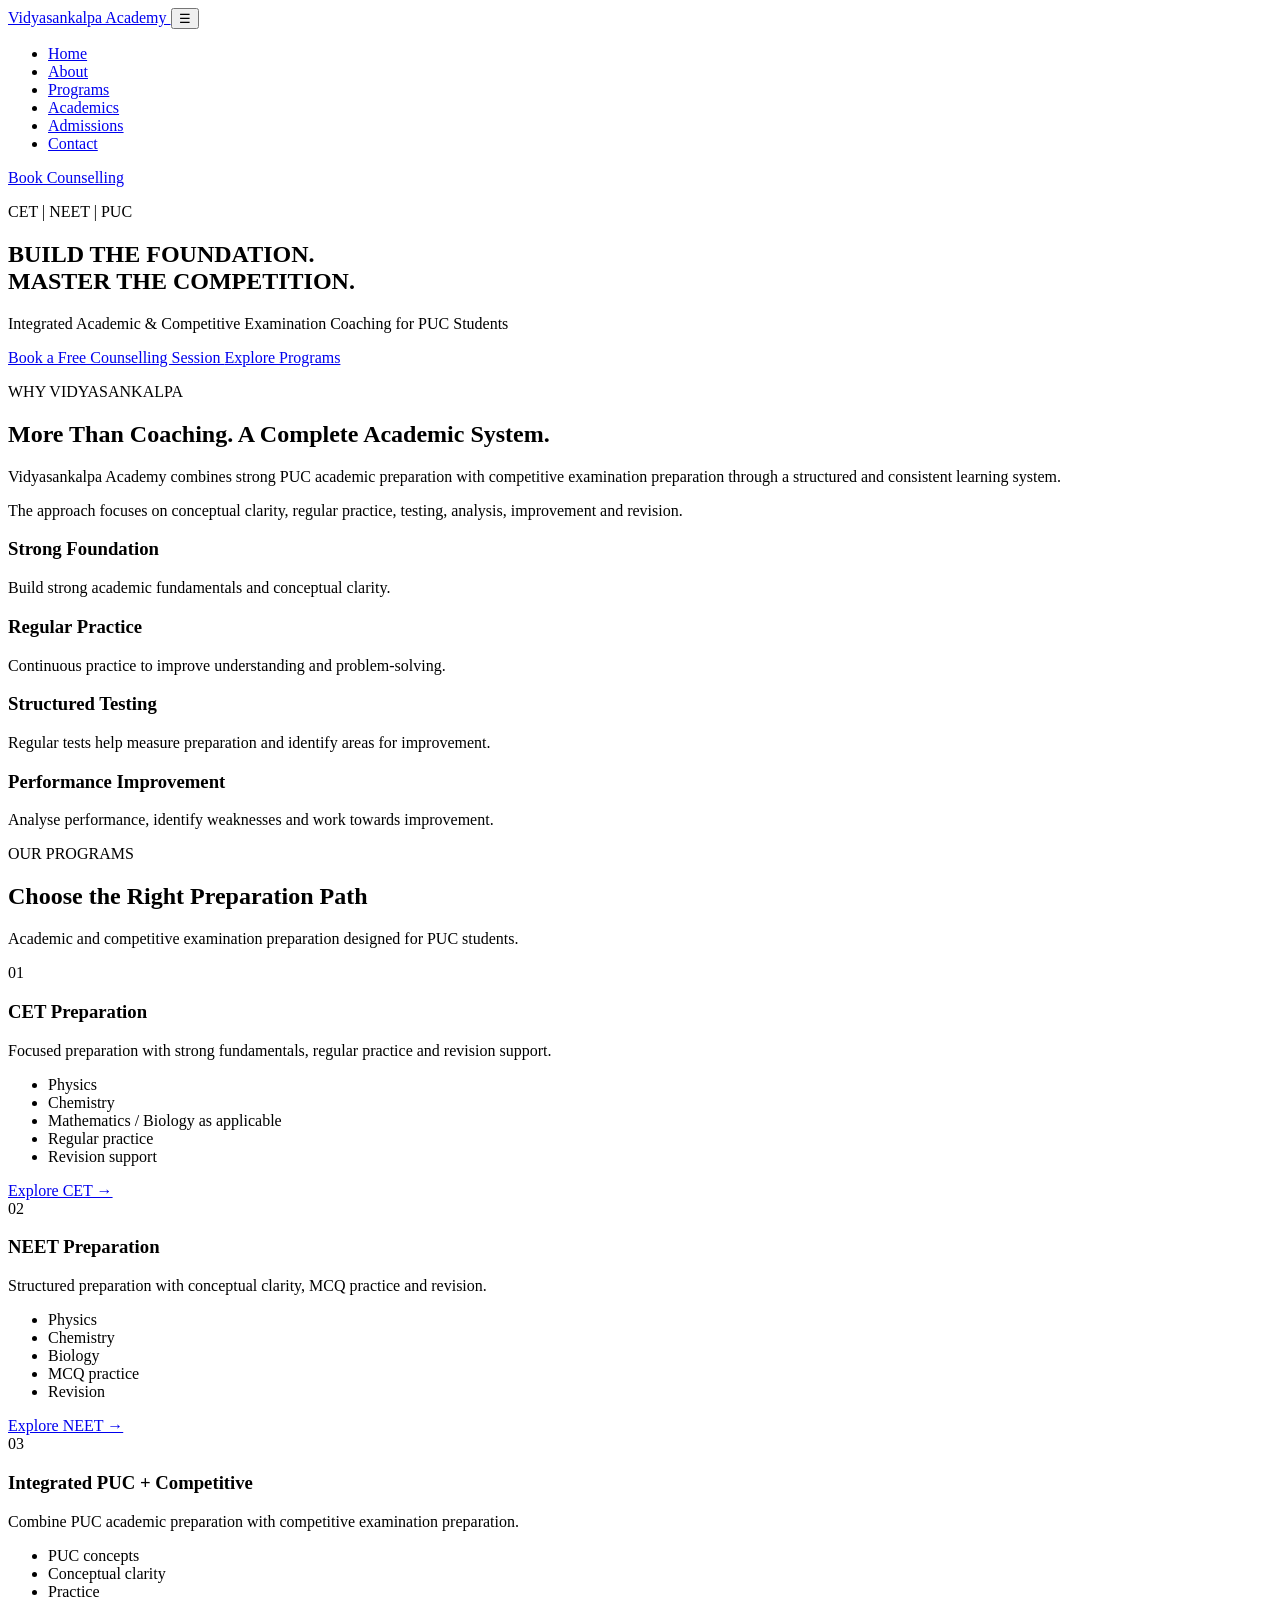
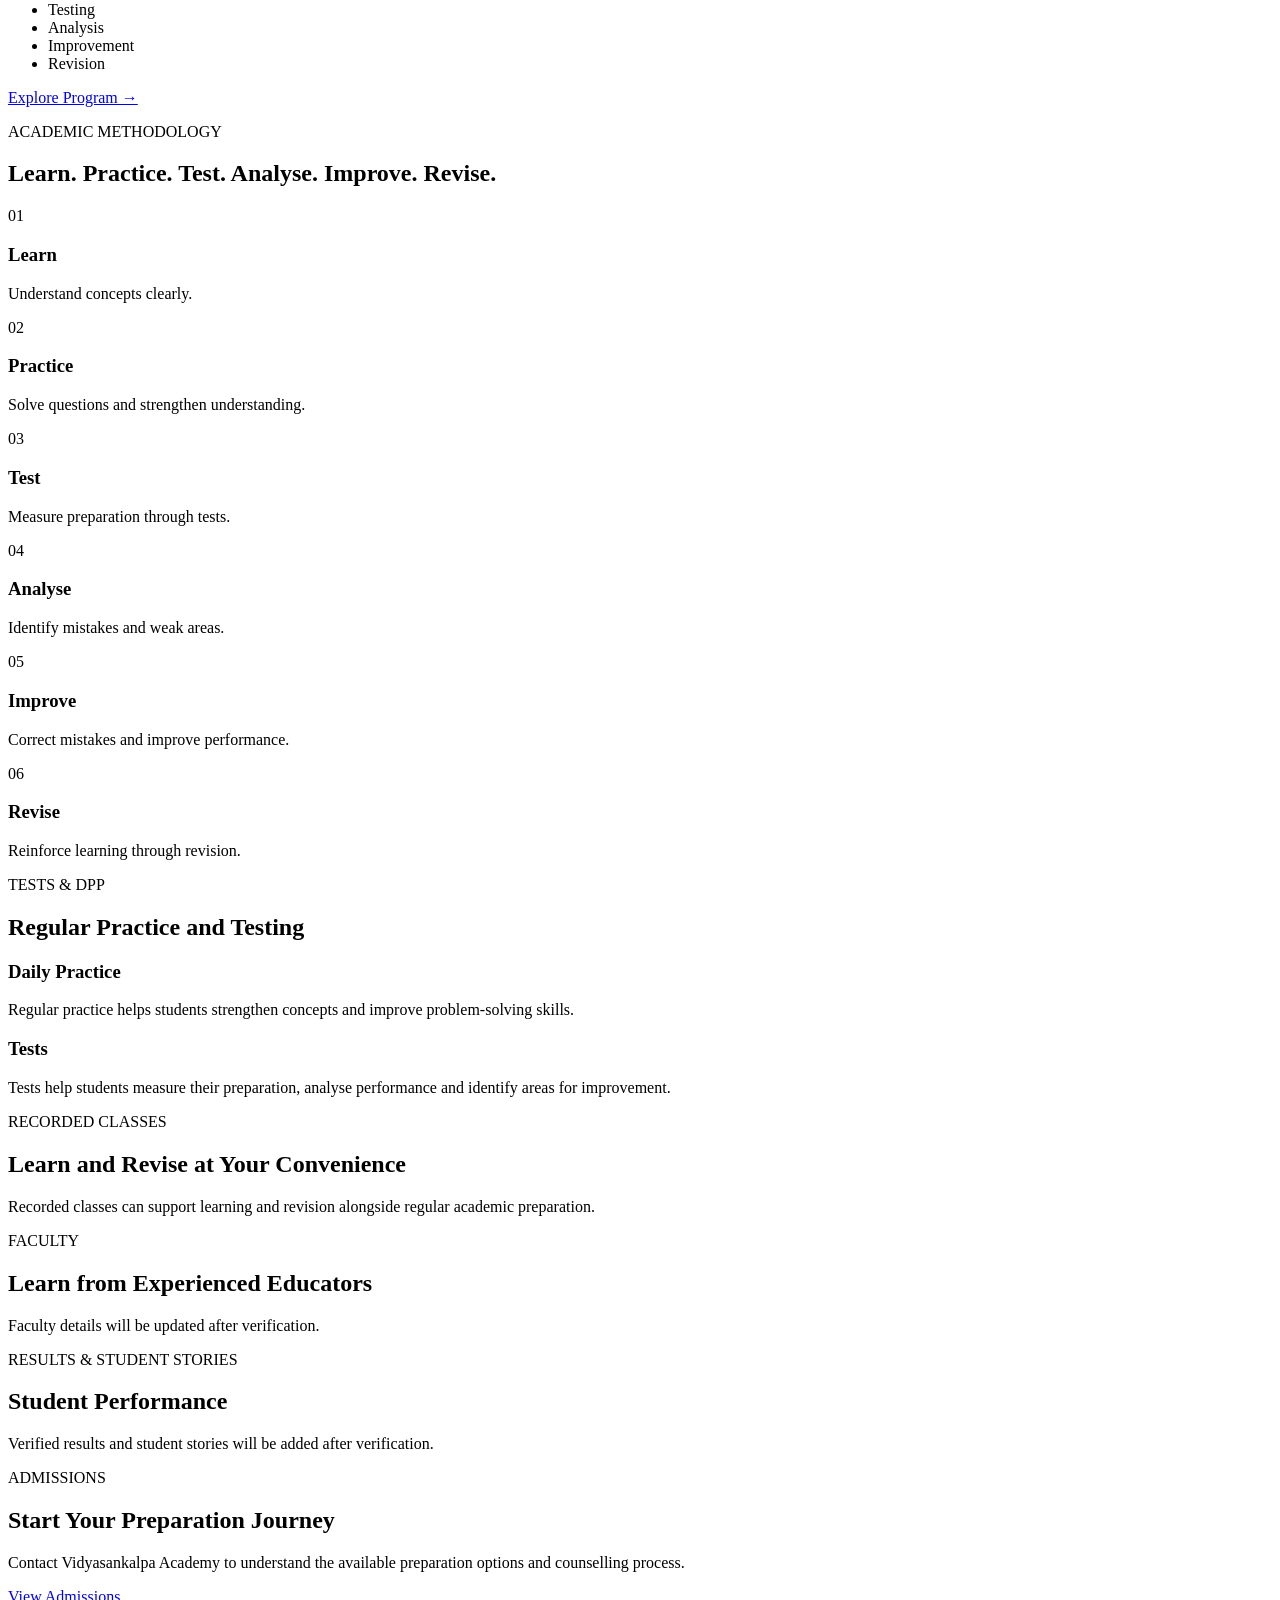
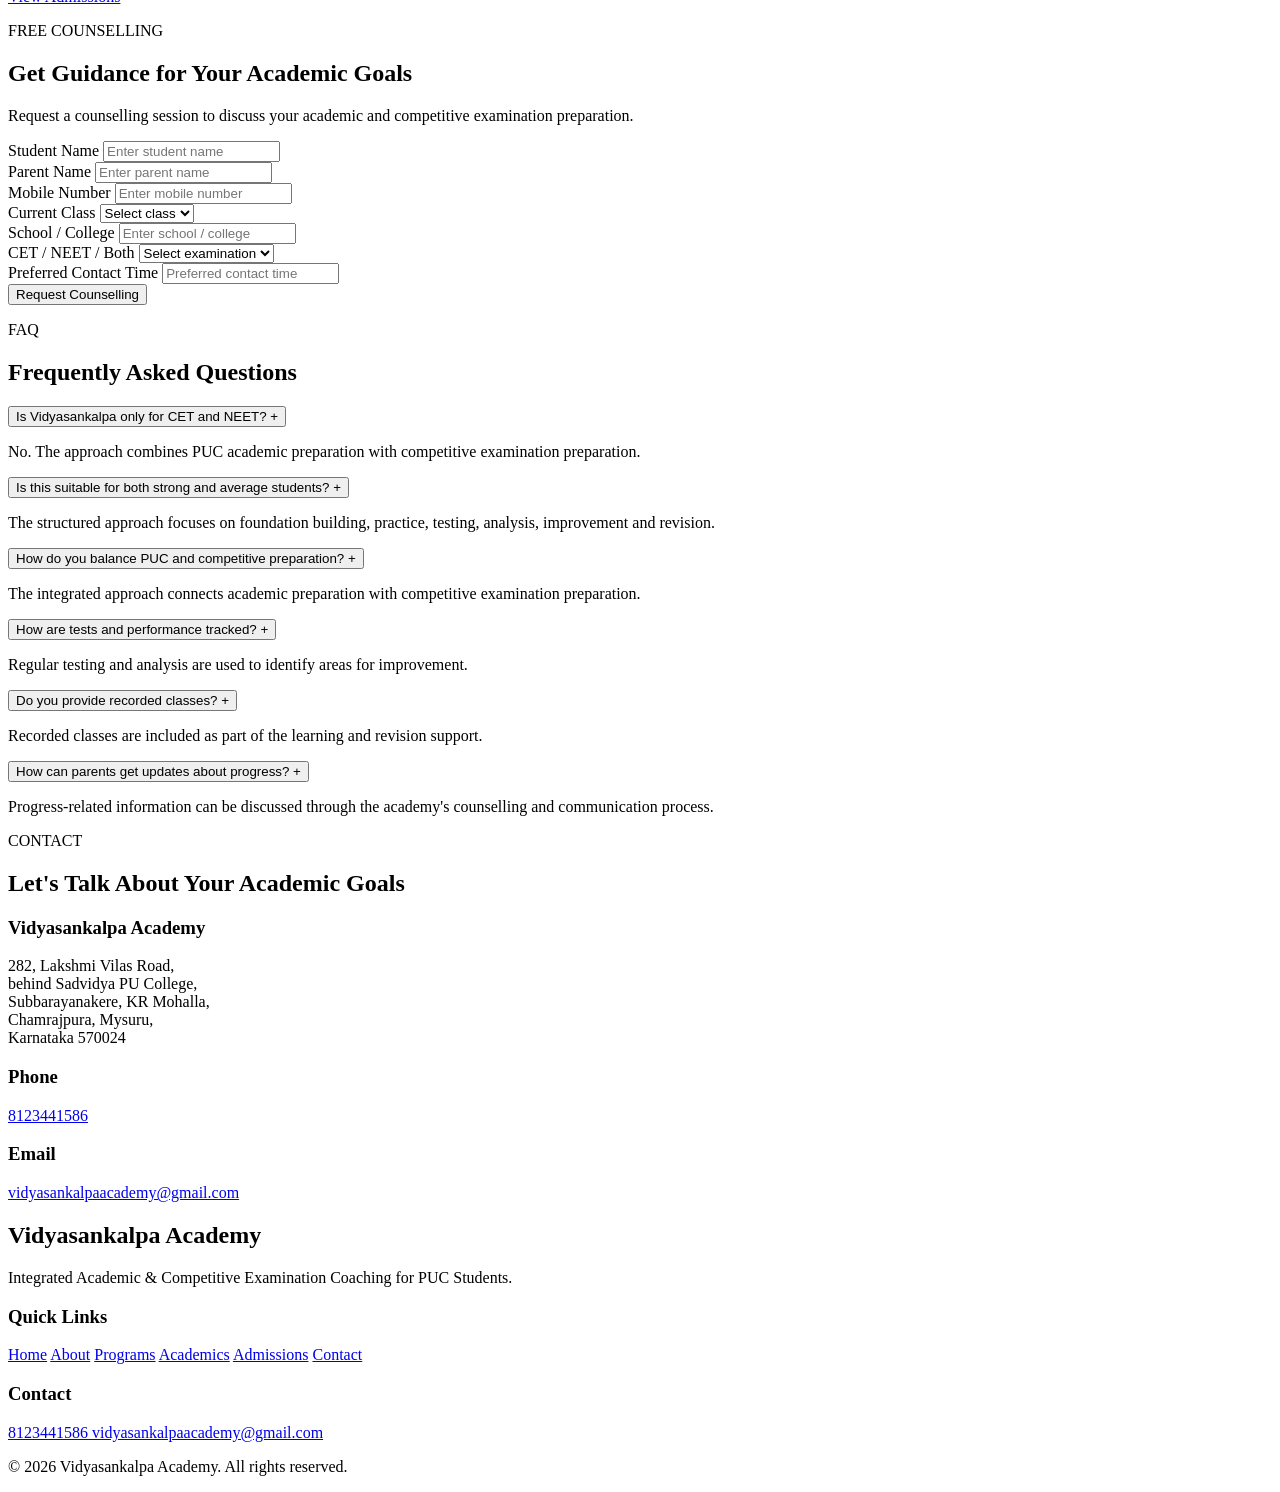
==== index.html @ aa6d552f "Update index.html" ====
<!DOCTYPE html>
<html lang="en">
<head>
    <meta charset="UTF-8">
    <meta name="viewport" content="width=device-width, initial-scale=1.0">

    <title>Vidyasankalpa Academy</title>

    <!-- CSS -->
    <link rel="stylesheet" href="css/style.css">
</head>

<body>

    <!-- =========================
         NAVBAR
    ========================== -->
    <header class="header">
        <nav class="navbar">

            <a href="index.html" class="logo">
                Vidyasankalpa Academy
            </a>

            <button class="menu-toggle" id="menu-toggle">
                ☰
            </button>

            <ul class="nav-links" id="nav-links">
                <li><a href="index.html">Home</a></li>
                <li><a href="about.html">About</a></li>
                <li><a href="programs.html">Programs</a></li>
                <li><a href="academics.html">Academics</a></li>
                <li><a href="admissions.html">Admissions</a></li>
                <li><a href="contact.html">Contact</a></li>
            </ul>

            <a href="#counselling" class="nav-button">
                Book Counselling
            </a>

        </nav>
    </header>


    <main>

        <!-- =========================
             HERO SECTION
        ========================== -->
        <section class="hero" id="home">

            <div class="hero-content">

                <p class="hero-label">
                    CET | NEET | PUC
                </p>

                <h1>
                    BUILD THE FOUNDATION.<br>
                    MASTER THE COMPETITION.
                </h1>

                <p class="hero-description">
                    Integrated Academic & Competitive Examination
                    Coaching for PUC Students
                </p>

                <div class="hero-buttons">

                    <a href="#counselling" class="btn primary-btn">
                        Book a Free Counselling Session
                    </a>

                    <a href="#programs" class="btn secondary-btn">
                        Explore Programs
                    </a>

                </div>

            </div>

        </section>


        <!-- =========================
             WHY VIDYASANKALPA
        ========================== -->
        <section class="why-section" id="why-us">

            <div class="section-heading">

                <p class="section-label">
                    WHY VIDYASANKALPA
                </p>

                <h2>
                    More Than Coaching. A Complete Academic System.
                </h2>

            </div>

            <div class="why-content">

                <p>
                    Vidyasankalpa Academy combines strong PUC academic
                    preparation with competitive examination preparation
                    through a structured and consistent learning system.
                </p>

                <p>
                    The approach focuses on conceptual clarity, regular
                    practice, testing, analysis, improvement and revision.
                </p>

            </div>

            <div class="why-cards">

                <article class="feature-card">
                    <h3>Strong Foundation</h3>
                    <p>
                        Build strong academic fundamentals and
                        conceptual clarity.
                    </p>
                </article>

                <article class="feature-card">
                    <h3>Regular Practice</h3>
                    <p>
                        Continuous practice to improve understanding
                        and problem-solving.
                    </p>
                </article>

                <article class="feature-card">
                    <h3>Structured Testing</h3>
                    <p>
                        Regular tests help measure preparation and
                        identify areas for improvement.
                    </p>
                </article>

                <article class="feature-card">
                    <h3>Performance Improvement</h3>
                    <p>
                        Analyse performance, identify weaknesses and
                        work towards improvement.
                    </p>
                </article>

            </div>

        </section>


        <!-- =========================
             PROGRAMS
        ========================== -->
        <section class="programs-section" id="programs">

            <div class="section-heading">

                <p class="section-label">
                    OUR PROGRAMS
                </p>

                <h2>
                    Choose the Right Preparation Path
                </h2>

                <p>
                    Academic and competitive examination preparation
                    designed for PUC students.
                </p>

            </div>


            <div class="program-cards">

                <!-- CET -->
                <article class="program-card">

                    <span class="program-number">
                        01
                    </span>

                    <h3>
                        CET Preparation
                    </h3>

                    <p>
                        Focused preparation with strong fundamentals,
                        regular practice and revision support.
                    </p>

                    <ul>
                        <li>Physics</li>
                        <li>Chemistry</li>
                        <li>Mathematics / Biology as applicable</li>
                        <li>Regular practice</li>
                        <li>Revision support</li>
                    </ul>

                    <a href="programs.html">
                        Explore CET →
                    </a>

                </article>


                <!-- NEET -->
                <article class="program-card">

                    <span class="program-number">
                        02
                    </span>

                    <h3>
                        NEET Preparation
                    </h3>

                    <p>
                        Structured preparation with conceptual clarity,
                        MCQ practice and revision.
                    </p>

                    <ul>
                        <li>Physics</li>
                        <li>Chemistry</li>
                        <li>Biology</li>
                        <li>MCQ practice</li>
                        <li>Revision</li>
                    </ul>

                    <a href="programs.html">
                        Explore NEET →
                    </a>

                </article>


                <!-- INTEGRATED -->
                <article class="program-card">

                    <span class="program-number">
                        03
                    </span>

                    <h3>
                        Integrated PUC + Competitive
                    </h3>

                    <p>
                        Combine PUC academic preparation with
                        competitive examination preparation.
                    </p>

                    <ul>
                        <li>PUC concepts</li>
                        <li>Conceptual clarity</li>
                        <li>Practice</li>
                        <li>Testing</li>
                        <li>Analysis</li>
                        <li>Improvement</li>
                        <li>Revision</li>
                    </ul>

                    <a href="programs.html">
                        Explore Program →
                    </a>

                </article>

            </div>

        </section>


        <!-- =========================
             ACADEMIC METHODOLOGY
        ========================== -->
        <section class="methodology-section" id="methodology">

            <div class="section-heading">

                <p class="section-label">
                    ACADEMIC METHODOLOGY
                </p>

                <h2>
                    Learn. Practice. Test. Analyse. Improve. Revise.
                </h2>

            </div>


            <div class="methodology-steps">

                <article class="method-card">
                    <span>01</span>
                    <h3>Learn</h3>
                    <p>
                        Understand concepts clearly.
                    </p>
                </article>

                <article class="method-card">
                    <span>02</span>
                    <h3>Practice</h3>
                    <p>
                        Solve questions and strengthen understanding.
                    </p>
                </article>

                <article class="method-card">
                    <span>03</span>
                    <h3>Test</h3>
                    <p>
                        Measure preparation through tests.
                    </p>
                </article>

                <article class="method-card">
                    <span>04</span>
                    <h3>Analyse</h3>
                    <p>
                        Identify mistakes and weak areas.
                    </p>
                </article>

                <article class="method-card">
                    <span>05</span>
                    <h3>Improve</h3>
                    <p>
                        Correct mistakes and improve performance.
                    </p>
                </article>

                <article class="method-card">
                    <span>06</span>
                    <h3>Revise</h3>
                    <p>
                        Reinforce learning through revision.
                    </p>
                </article>

            </div>

        </section>


        <!-- =========================
             TESTS & DPP
        ========================== -->
        <section class="tests-section" id="tests">

            <div class="section-heading">

                <p class="section-label">
                    TESTS & DPP
                </p>

                <h2>
                    Regular Practice and Testing
                </h2>

            </div>

            <div class="tests-content">

                <div class="tests-card">

                    <h3>
                        Daily Practice
                    </h3>

                    <p>
                        Regular practice helps students strengthen
                        concepts and improve problem-solving skills.
                    </p>

                </div>


                <div class="tests-card">

                    <h3>
                        Tests
                    </h3>

                    <p>
                        Tests help students measure their preparation,
                        analyse performance and identify areas for
                        improvement.
                    </p>

                </div>

            </div>

        </section>


        <!-- =========================
             RECORDED CLASSES
        ========================== -->
        <section class="recorded-section" id="recorded-classes">

            <div class="section-heading">

                <p class="section-label">
                    RECORDED CLASSES
                </p>

                <h2>
                    Learn and Revise at Your Convenience
                </h2>

            </div>

            <p class="section-text">
                Recorded classes can support learning and revision
                alongside regular academic preparation.
            </p>

        </section>


        <!-- =========================
             FACULTY PREVIEW
        ========================== -->
        <section class="faculty-section" id="faculty">

            <div class="section-heading">

                <p class="section-label">
                    FACULTY
                </p>

                <h2>
                    Learn from Experienced Educators
                </h2>

            </div>

            <p class="verification-note">
                Faculty details will be updated after verification.
            </p>

        </section>


        <!-- =========================
             RESULTS / STUDENT STORIES
        ========================== -->
        <section class="results-section" id="results">

            <div class="section-heading">

                <p class="section-label">
                    RESULTS & STUDENT STORIES
                </p>

                <h2>
                    Student Performance
                </h2>

            </div>

            <p class="verification-note">
                Verified results and student stories will be added
                after verification.
            </p>

        </section>


        <!-- =========================
             ADMISSIONS
        ========================== -->
        <section class="admissions-section" id="admissions">

            <div class="section-heading">

                <p class="section-label">
                    ADMISSIONS
                </p>

                <h2>
                    Start Your Preparation Journey
                </h2>

            </div>

            <p>
                Contact Vidyasankalpa Academy to understand the
                available preparation options and counselling process.
            </p>

            <a href="admissions.html" class="btn primary-btn">
                View Admissions
            </a>

        </section>


        <!-- =========================
             FREE COUNSELLING
        ========================== -->
        <section class="counselling-section" id="counselling">

            <div class="section-heading">

                <p class="section-label">
                    FREE COUNSELLING
                </p>

                <h2>
                    Get Guidance for Your Academic Goals
                </h2>

                <p>
                    Request a counselling session to discuss
                    your academic and competitive examination preparation.
                </p>

            </div>


            <form class="counselling-form" id="counselling-form">

                <div class="form-group">

                    <label for="student-name">
                        Student Name
                    </label>

                    <input
                        type="text"
                        id="student-name"
                        name="studentName"
                        placeholder="Enter student name"
                        required
                    >

                </div>


                <div class="form-group">

                    <label for="parent-name">
                        Parent Name
                    </label>

                    <input
                        type="text"
                        id="parent-name"
                        name="parentName"
                        placeholder="Enter parent name"
                        required
                    >

                </div>


                <div class="form-group">

                    <label for="mobile">
                        Mobile Number
                    </label>

                    <input
                        type="tel"
                        id="mobile"
                        name="mobile"
                        placeholder="Enter mobile number"
                        required
                    >

                </div>


                <div class="form-group">

                    <label for="class">
                        Current Class
                    </label>

                    <select id="class" name="class" required>

                        <option value="">
                            Select class
                        </option>

                        <option value="PUC 1">
                            PUC 1
                        </option>

                        <option value="PUC 2">
                            PUC 2
                        </option>

                    </select>

                </div>


                <div class="form-group">

                    <label for="school">
                        School / College
                    </label>

                    <input
                        type="text"
                        id="school"
                        name="school"
                        placeholder="Enter school / college"
                    >

                </div>


                <div class="form-group">

                    <label for="exam">
                        CET / NEET / Both
                    </label>

                    <select id="exam" name="exam" required>

                        <option value="">
                            Select examination
                        </option>

                        <option value="CET">
                            CET
                        </option>

                        <option value="NEET">
                            NEET
                        </option>

                        <option value="Both">
                            Both
                        </option>

                    </select>

                </div>


                <div class="form-group">

                    <label for="contact-time">
                        Preferred Contact Time
                    </label>

                    <input
                        type="text"
                        id="contact-time"
                        name="contactTime"
                        placeholder="Preferred contact time"
                    >

                </div>


                <button type="submit" class="btn primary-btn">
                    Request Counselling
                </button>

                <p id="form-message"></p>

            </form>

        </section>


        <!-- =========================
             FAQ
        ========================== -->
        <section class="faq-section" id="faq">

            <div class="section-heading">

                <p class="section-label">
                    FAQ
                </p>

                <h2>
                    Frequently Asked Questions
                </h2>

            </div>


            <div class="faq-container">

                <div class="faq-item">

                    <button class="faq-question">
                        Is Vidyasankalpa only for CET and NEET?
                        <span>+</span>
                    </button>

                    <div class="faq-answer">
                        <p>
                            No. The approach combines PUC academic
                            preparation with competitive examination
                            preparation.
                        </p>
                    </div>

                </div>


                <div class="faq-item">

                    <button class="faq-question">
                        Is this suitable for both strong and average students?
                        <span>+</span>
                    </button>

                    <div class="faq-answer">
                        <p>
                            The structured approach focuses on
                            foundation building, practice, testing,
                            analysis, improvement and revision.
                        </p>
                    </div>

                </div>


                <div class="faq-item">

                    <button class="faq-question">
                        How do you balance PUC and competitive preparation?
                        <span>+</span>
                    </button>

                    <div class="faq-answer">
                        <p>
                            The integrated approach connects academic
                            preparation with competitive examination
                            preparation.
                        </p>
                    </div>

                </div>


                <div class="faq-item">

                    <button class="faq-question">
                        How are tests and performance tracked?
                        <span>+</span>
                    </button>

                    <div class="faq-answer">
                        <p>
                            Regular testing and analysis are used to
                            identify areas for improvement.
                        </p>
                    </div>

                </div>


                <div class="faq-item">

                    <button class="faq-question">
                        Do you provide recorded classes?
                        <span>+</span>
                    </button>

                    <div class="faq-answer">
                        <p>
                            Recorded classes are included as part of
                            the learning and revision support.
                        </p>
                    </div>

                </div>


                <div class="faq-item">

                    <button class="faq-question">
                        How can parents get updates about progress?
                        <span>+</span>
                    </button>

                    <div class="faq-answer">
                        <p>
                            Progress-related information can be
                            discussed through the academy's counselling
                            and communication process.
                        </p>
                    </div>

                </div>

            </div>

        </section>


        <!-- =========================
             CONTACT
        ========================== -->
        <section class="contact-section" id="contact">

            <div class="section-heading">

                <p class="section-label">
                    CONTACT
                </p>

                <h2>
                    Let's Talk About Your Academic Goals
                </h2>

            </div>


            <div class="contact-details">

                <div class="contact-item">

                    <h3>
                        Vidyasankalpa Academy
                    </h3>

                    <p>
                        282, Lakshmi Vilas Road,<br>
                        behind Sadvidya PU College,<br>
                        Subbarayanakere, KR Mohalla,<br>
                        Chamrajpura, Mysuru,<br>
                        Karnataka 570024
                    </p>

                </div>


                <div class="contact-item">

                    <h3>
                        Phone
                    </h3>

                    <a href="tel:8123441586">
                        8123441586
                    </a>

                </div>


                <div class="contact-item">

                    <h3>
                        Email
                    </h3>

                    <a href="mailto:vidyasankalpaacademy@gmail.com">
                        vidyasankalpaacademy@gmail.com
                    </a>

                </div>

            </div>

        </section>

    </main>


    <!-- =========================
         FOOTER
    ========================== -->
    <footer class="footer">

        <div class="footer-content">

            <div class="footer-brand">

                <h2>
                    Vidyasankalpa Academy
                </h2>

                <p>
                    Integrated Academic & Competitive Examination
                    Coaching for PUC Students.
                </p>

            </div>


            <div class="footer-links">

                <h3>
                    Quick Links
                </h3>

                <a href="index.html">Home</a>
                <a href="about.html">About</a>
                <a href="programs.html">Programs</a>
                <a href="academics.html">Academics</a>
                <a href="admissions.html">Admissions</a>
                <a href="contact.html">Contact</a>

            </div>


            <div class="footer-contact">

                <h3>
                    Contact
                </h3>

                <a href="tel:8123441586">
                    8123441586
                </a>

                <a href="mailto:vidyasankalpaacademy@gmail.com">
                    vidyasankalpaacademy@gmail.com
                </a>

            </div>

        </div>


        <div class="footer-bottom">

            <p>
                © 2026 Vidyasankalpa Academy. All rights reserved.
            </p>

        </div>

    </footer>


    <!-- JavaScript -->
    <script src="js/script.js"></script>

</body>
</html>
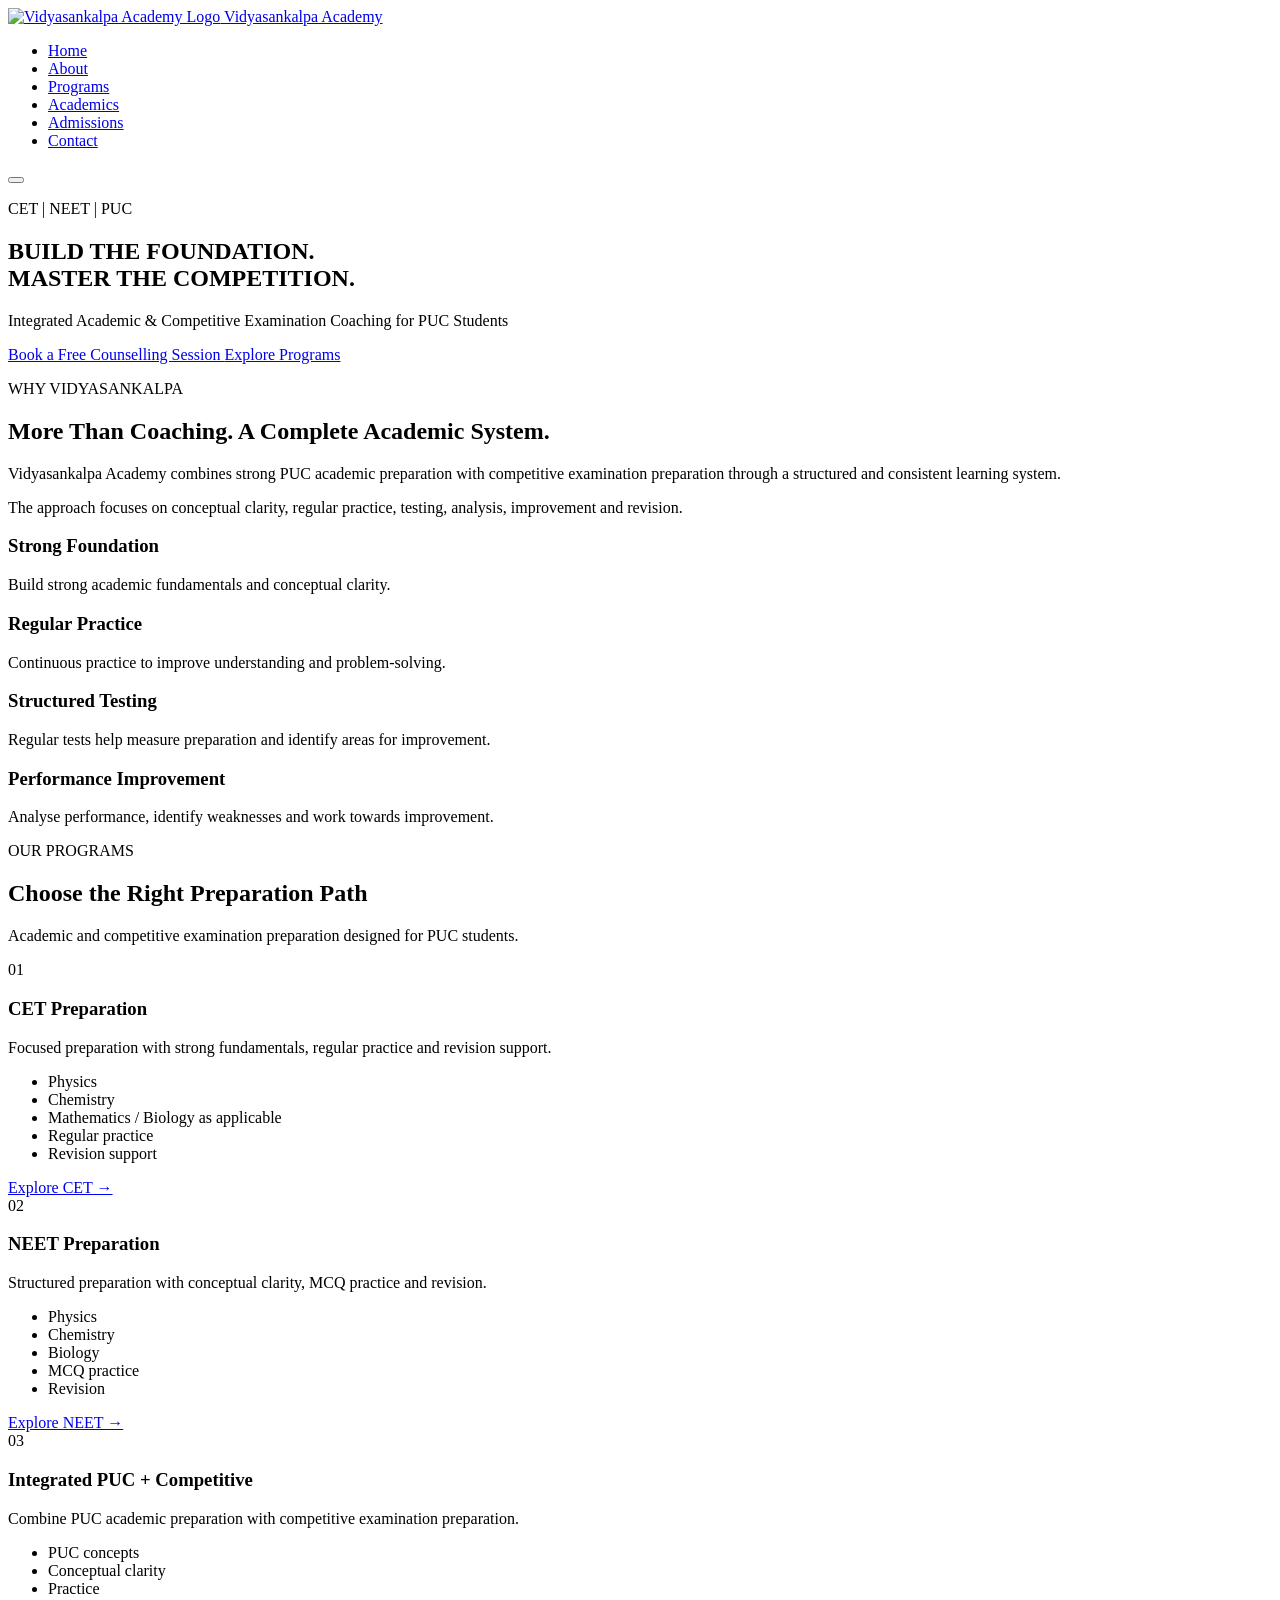
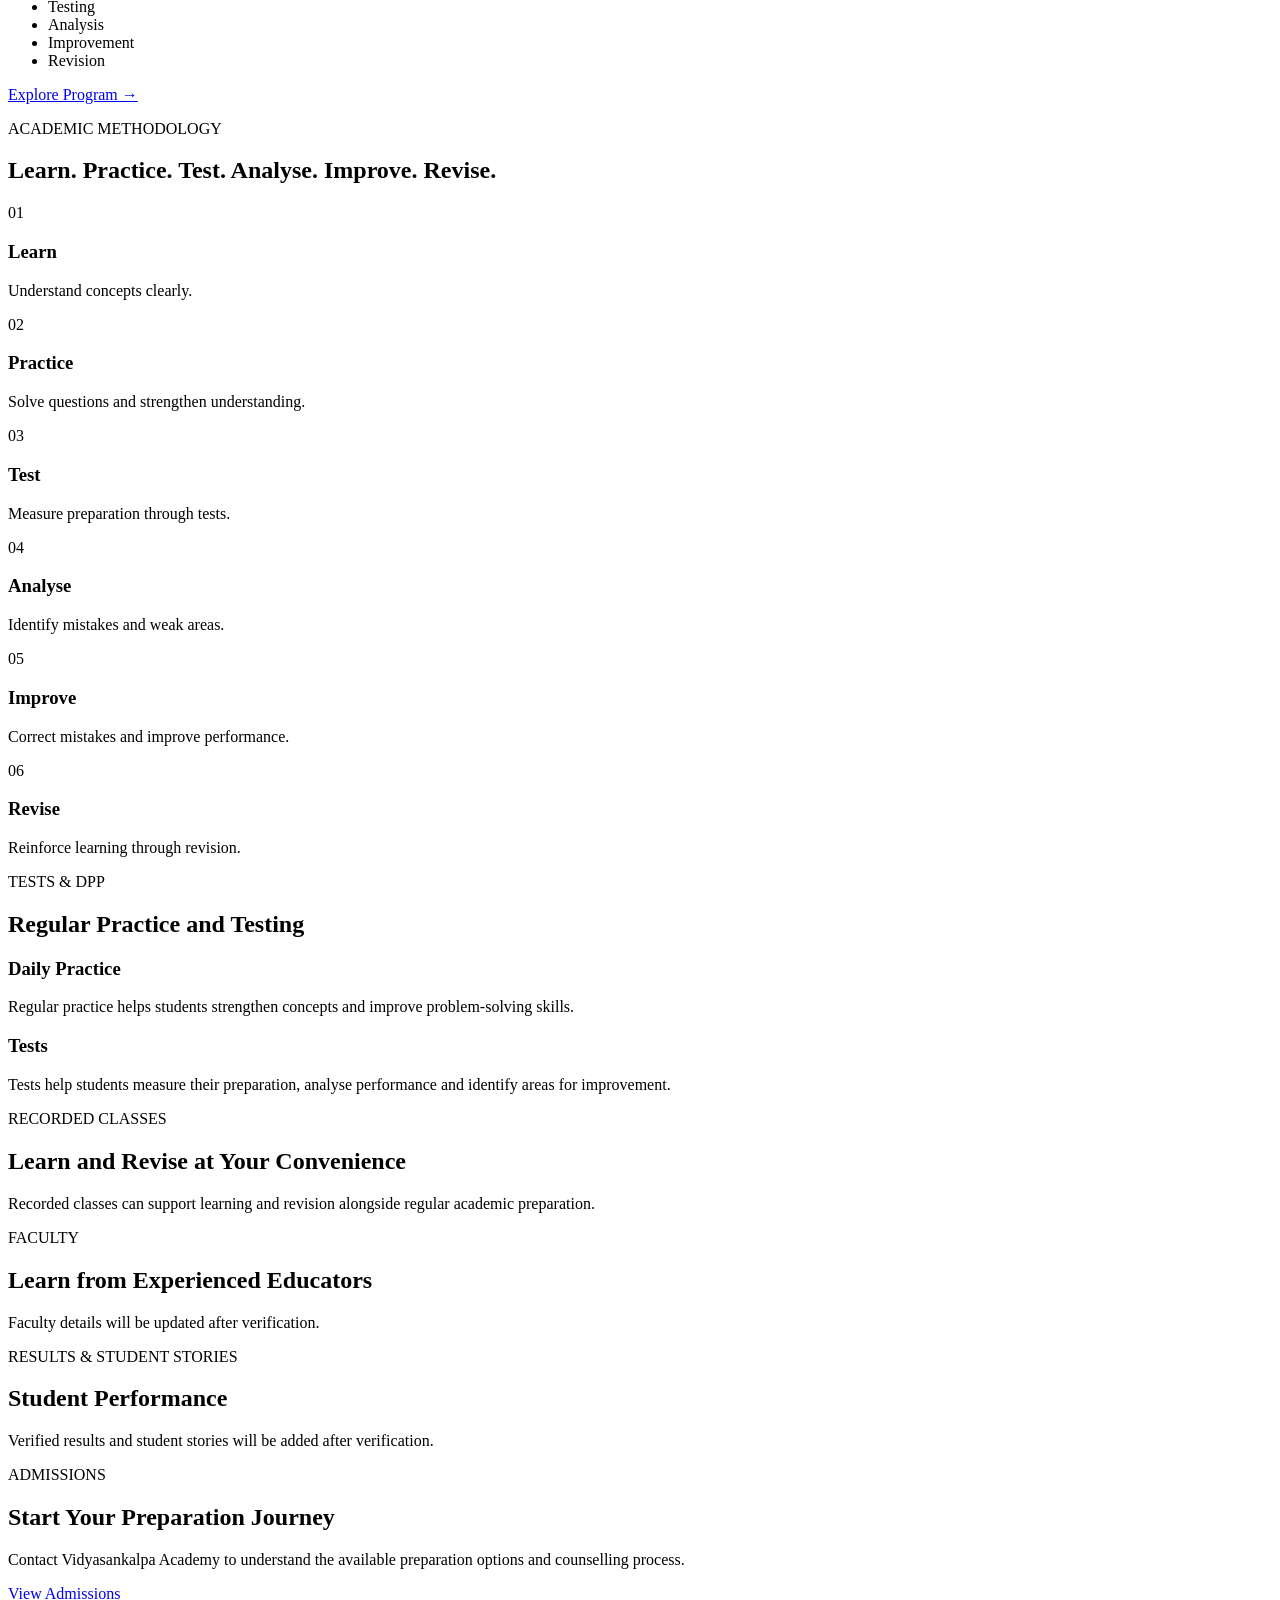
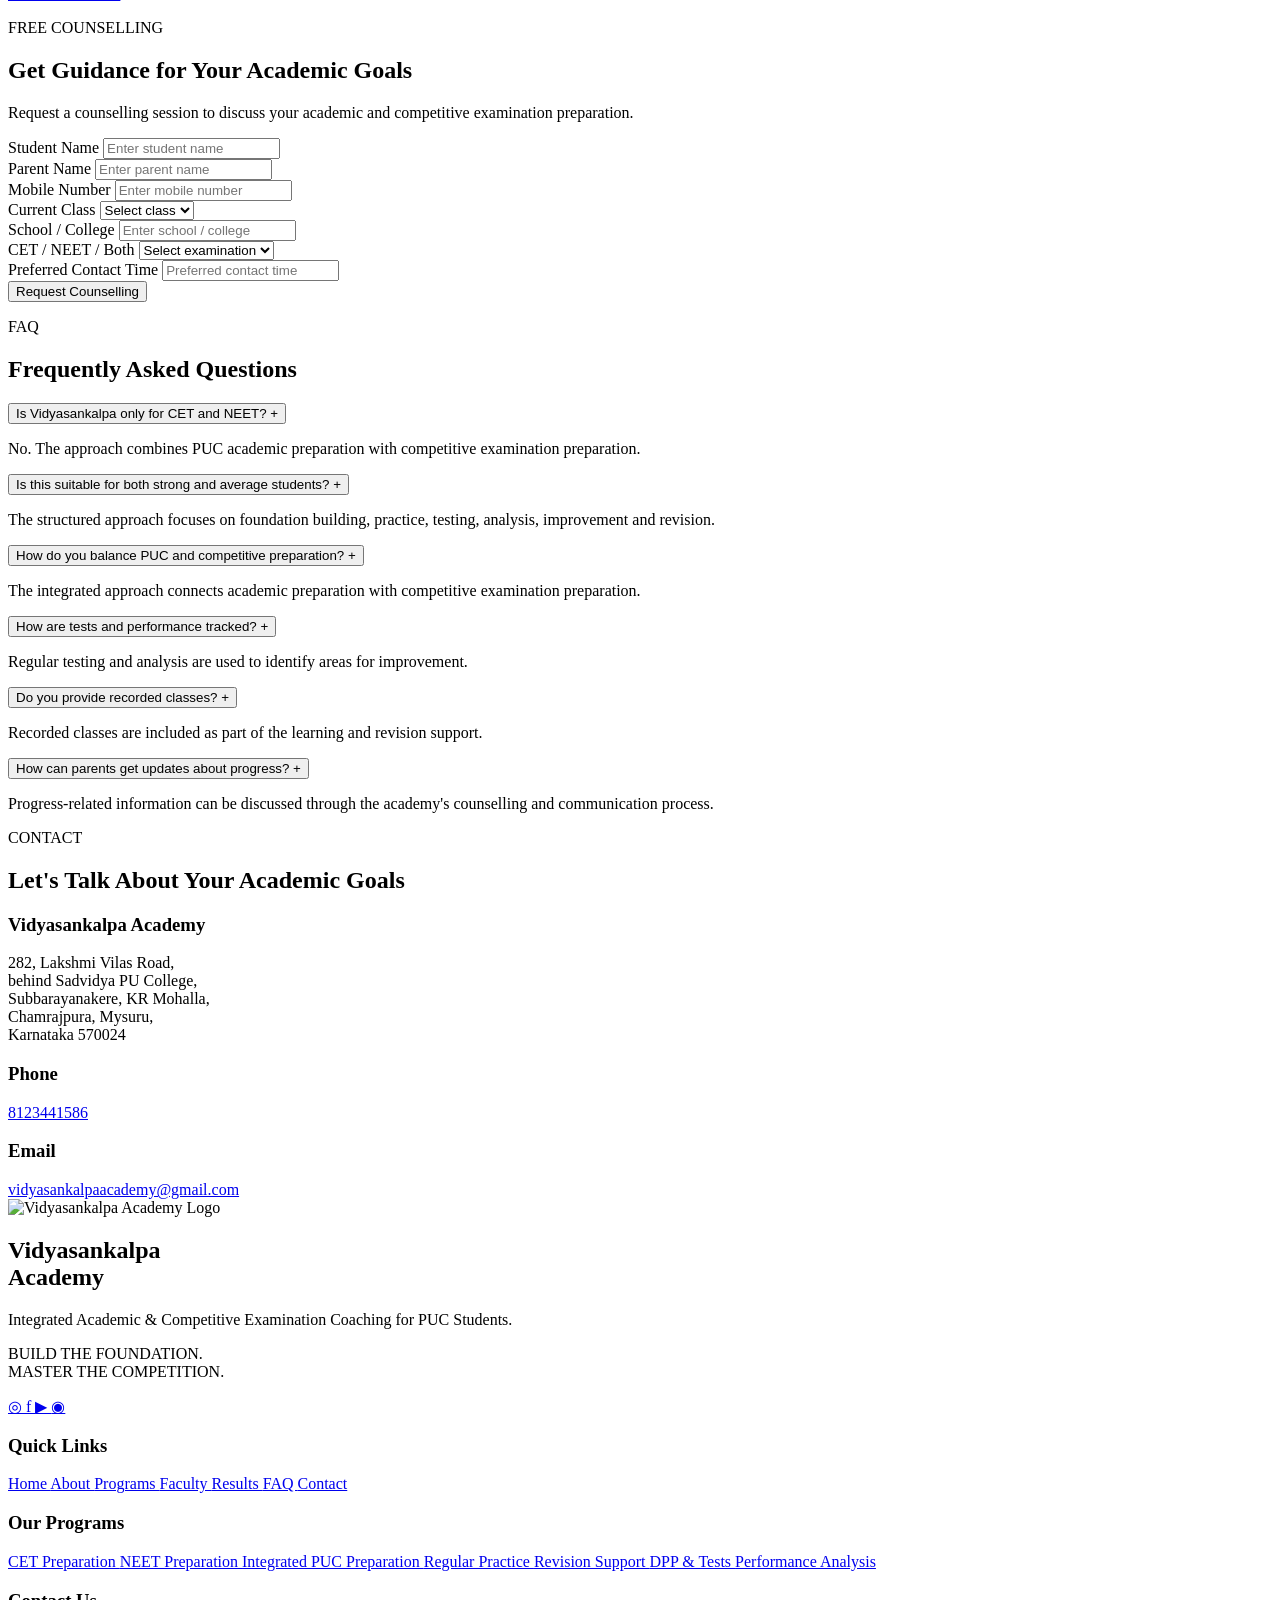
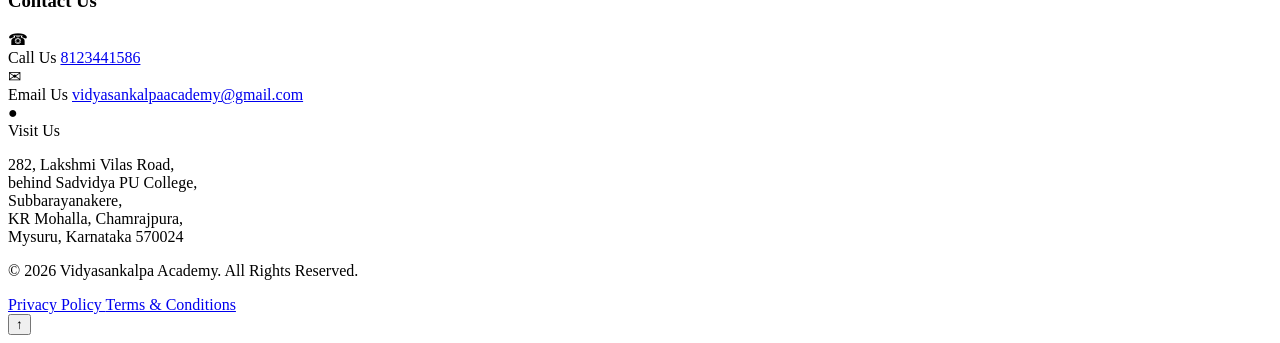
==== commit a634c093: "update" ====
--- a/index.html
+++ b/index.html
@@ -17,14 +17,12 @@
     ========================== -->
     <header class="header">
         <nav class="navbar">
-
-            <a href="index.html" class="logo">
-                Vidyasankalpa Academy
-            </a>
-
-            <button class="menu-toggle" id="menu-toggle">
-                ☰
-            </button>
+            <a href="#home" class="logo">
+            <img src="images/logo.jpeg" alt="Vidyasankalpa Academy Logo">
+            <span>Vidyasankalpa Academy</span>
+            </a>
+
+            
 
             <ul class="nav-links" id="nav-links">
                 <li><a href="index.html">Home</a></li>
@@ -35,9 +33,11 @@
                 <li><a href="contact.html">Contact</a></li>
             </ul>
 
-            <a href="#counselling" class="nav-button">
-                Book Counselling
-            </a>
+           <button class="menu-toggle" id="menuToggle">
+            <span></span>
+            <span></span>
+            <span></span>
+        </button>
 
         </nav>
     </header>
@@ -876,77 +876,302 @@
         </section>
 
     </main>
-
-
-    <!-- =========================
-         FOOTER
-    ========================== -->
-    <footer class="footer">
-
-        <div class="footer-content">
-
-            <div class="footer-brand">
-
-                <h2>
-                    Vidyasankalpa Academy
-                </h2>
-
-                <p>
-                    Integrated Academic & Competitive Examination
-                    Coaching for PUC Students.
-                </p>
-
-            </div>
-
-
-            <div class="footer-links">
-
-                <h3>
-                    Quick Links
-                </h3>
-
-                <a href="index.html">Home</a>
-                <a href="about.html">About</a>
-                <a href="programs.html">Programs</a>
-                <a href="academics.html">Academics</a>
-                <a href="admissions.html">Admissions</a>
-                <a href="contact.html">Contact</a>
-
-            </div>
-
-
-            <div class="footer-contact">
-
-                <h3>
-                    Contact
-                </h3>
-
-                <a href="tel:8123441586">
-                    8123441586
+    
+        <!-- =====================================================
+     PROFESSIONAL FOOTER
+     ===================================================== -->
+
+<footer class="main-footer">
+
+    <div class="footer-container">
+
+        <!-- ================= BRAND ================= -->
+
+        <div class="footer-brand">
+
+            <img src="images/logo.jpeg"
+                 alt="Vidyasankalpa Academy Logo"
+                 class="footer-logo">
+
+            <h2>
+                Vidyasankalpa<br>
+                Academy
+            </h2>
+
+            <p class="footer-description">
+                Integrated Academic & Competitive
+                Examination Coaching for PUC
+                Students.
+            </p>
+
+            <p class="footer-tagline">
+                BUILD THE FOUNDATION.<br>
+                MASTER THE COMPETITION.
+            </p>
+
+
+            <!-- SOCIAL ICONS -->
+
+            <div class="footer-social">
+
+                <a href="#"
+                   aria-label="Instagram"
+                   class="social-icon">
+                    ◎
                 </a>
 
-                <a href="mailto:vidyasankalpaacademy@gmail.com">
-                    vidyasankalpaacademy@gmail.com
+                <a href="#"
+                   aria-label="Facebook"
+                   class="social-icon">
+                    f
                 </a>
 
+                <a href="#"
+                   aria-label="YouTube"
+                   class="social-icon">
+                    ▶
+                </a>
+
+                <a href="#"
+                   aria-label="WhatsApp"
+                   class="social-icon">
+                    ◉
+                </a>
+
             </div>
 
         </div>
 
 
-        <div class="footer-bottom">
+        <!-- ================= QUICK LINKS ================= -->
+
+        <div class="footer-column">
+
+            <h3>
+                Quick Links
+            </h3>
+
+            <div class="footer-heading-line"></div>
+
+
+            <a href="index.html">
+                Home
+            </a>
+
+            <a href="about.html">
+                About
+            </a>
+
+            <a href="programs.html">
+                Programs
+            </a>
+
+            <a href="faculty.html">
+                Faculty
+            </a>
+
+            <a href="results.html">
+                Results
+            </a>
+
+            <a href="faq.html">
+                FAQ
+            </a>
+
+            <a href="contact.html">
+                Contact
+            </a>
+
+        </div>
+
+
+        <!-- ================= PROGRAMS ================= -->
+
+        <div class="footer-column">
+
+            <h3>
+                Our Programs
+            </h3>
+
+            <div class="footer-heading-line"></div>
+
+
+            <a href="programs.html">
+                CET Preparation
+            </a>
+
+            <a href="programs.html">
+                NEET Preparation
+            </a>
+
+            <a href="programs.html">
+                Integrated PUC Preparation
+            </a>
+
+            <a href="programs.html">
+                Regular Practice
+            </a>
+
+            <a href="programs.html">
+                Revision Support
+            </a>
+
+            <a href="programs.html">
+                DPP & Tests
+            </a>
+
+            <a href="programs.html">
+                Performance Analysis
+            </a>
+
+        </div>
+
+
+        <!-- ================= CONTACT ================= -->
+
+        <div class="footer-column footer-contact">
+
+            <h3>
+                Contact Us
+            </h3>
+
+            <div class="footer-heading-line"></div>
+
+
+            <!-- PHONE -->
+
+            <div class="contact-box">
+
+                <div class="contact-circle">
+                    ☎
+                </div>
+
+                <div class="contact-text">
+
+                    <span>
+                        Call Us
+                    </span>
+
+                    <a href="tel:8123441586">
+                        8123441586
+                    </a>
+
+                </div>
+
+            </div>
+
+
+            <!-- EMAIL -->
+
+            <div class="contact-box">
+
+                <div class="contact-circle">
+                    ✉
+                </div>
+
+                <div class="contact-text">
+
+                    <span>
+                        Email Us
+                    </span>
+
+                    <a href="mailto:vidyasankalpaacademy@gmail.com">
+                        vidyasankalpaacademy@gmail.com
+                    </a>
+
+                </div>
+
+            </div>
+
+
+            <!-- ADDRESS -->
+
+            <div class="contact-box">
+
+                <div class="contact-circle">
+                    ●
+                </div>
+
+                <div class="contact-text">
+
+                    <span>
+                        Visit Us
+                    </span>
+
+                    <p>
+                        282, Lakshmi Vilas Road,<br>
+                        behind Sadvidya PU College,<br>
+                        Subbarayanakere,<br>
+                        KR Mohalla, Chamrajpura,<br>
+                        Mysuru, Karnataka 570024
+                    </p>
+
+                </div>
+
+            </div>
+
+        </div>
+
+    </div>
+
+
+    <!-- =================================================
+         GOLD DIVIDER
+         ================================================= -->
+
+    <div class="footer-divider"></div>
+
+
+    <!-- =================================================
+         FOOTER BOTTOM
+         ================================================= -->
+
+    <div class="footer-bottom">
+
+        <div class="footer-bottom-container">
 
             <p>
-                © 2026 Vidyasankalpa Academy. All rights reserved.
+                © <span id="currentYear">2026</span>
+                Vidyasankalpa Academy.
+                All Rights Reserved.
             </p>
 
+
+            <div class="footer-legal">
+
+                <a href="#">
+                    Privacy Policy
+                </a>
+
+                <span class="legal-divider"></span>
+
+                <a href="#">
+                    Terms & Conditions
+                </a>
+
+            </div>
+
         </div>
 
-    </footer>
+    </div>
+
+</footer>
+
+
+<!-- BACK TO TOP -->
+
+<button id="backToTop"
+        aria-label="Back to top">
+    ↑
+</button>
+
+
+
+    
 
 
     <!-- JavaScript -->
     <script src="js/script.js"></script>
 
 </body>
-</html>
+</html>
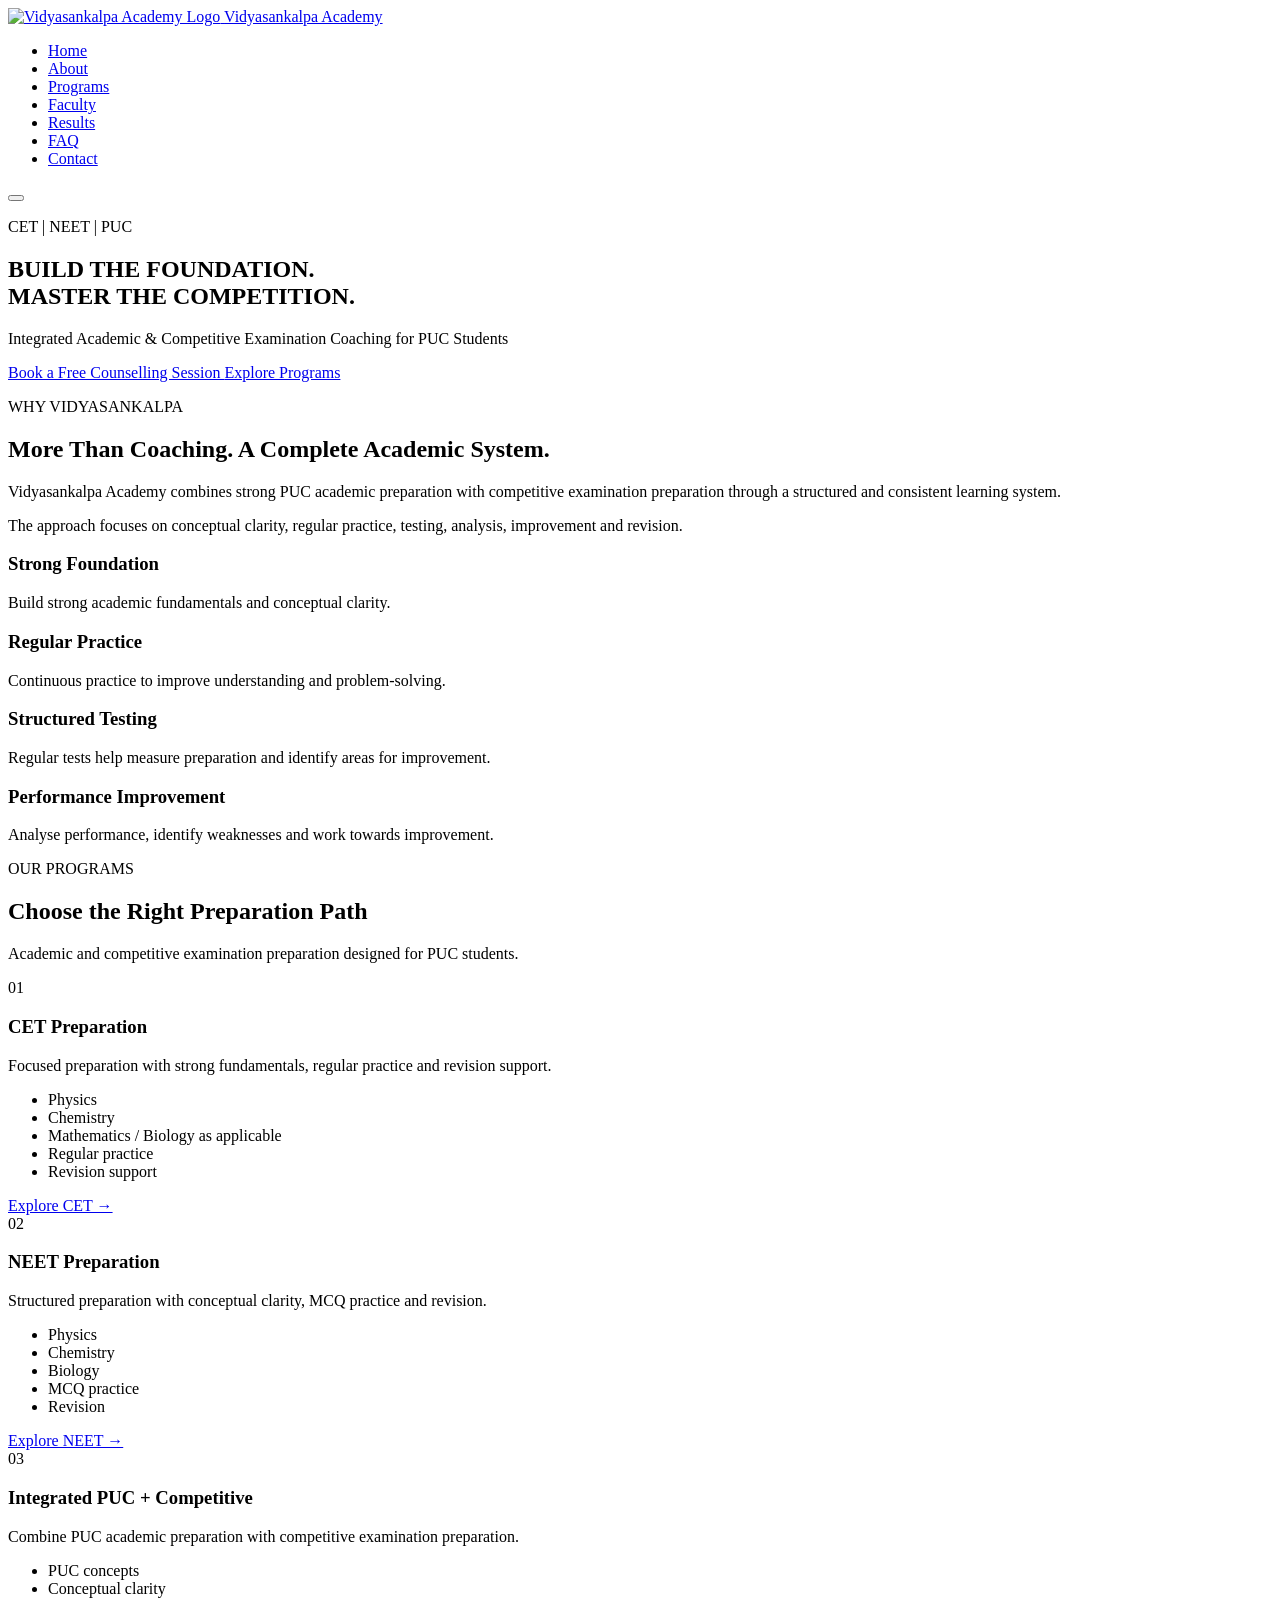
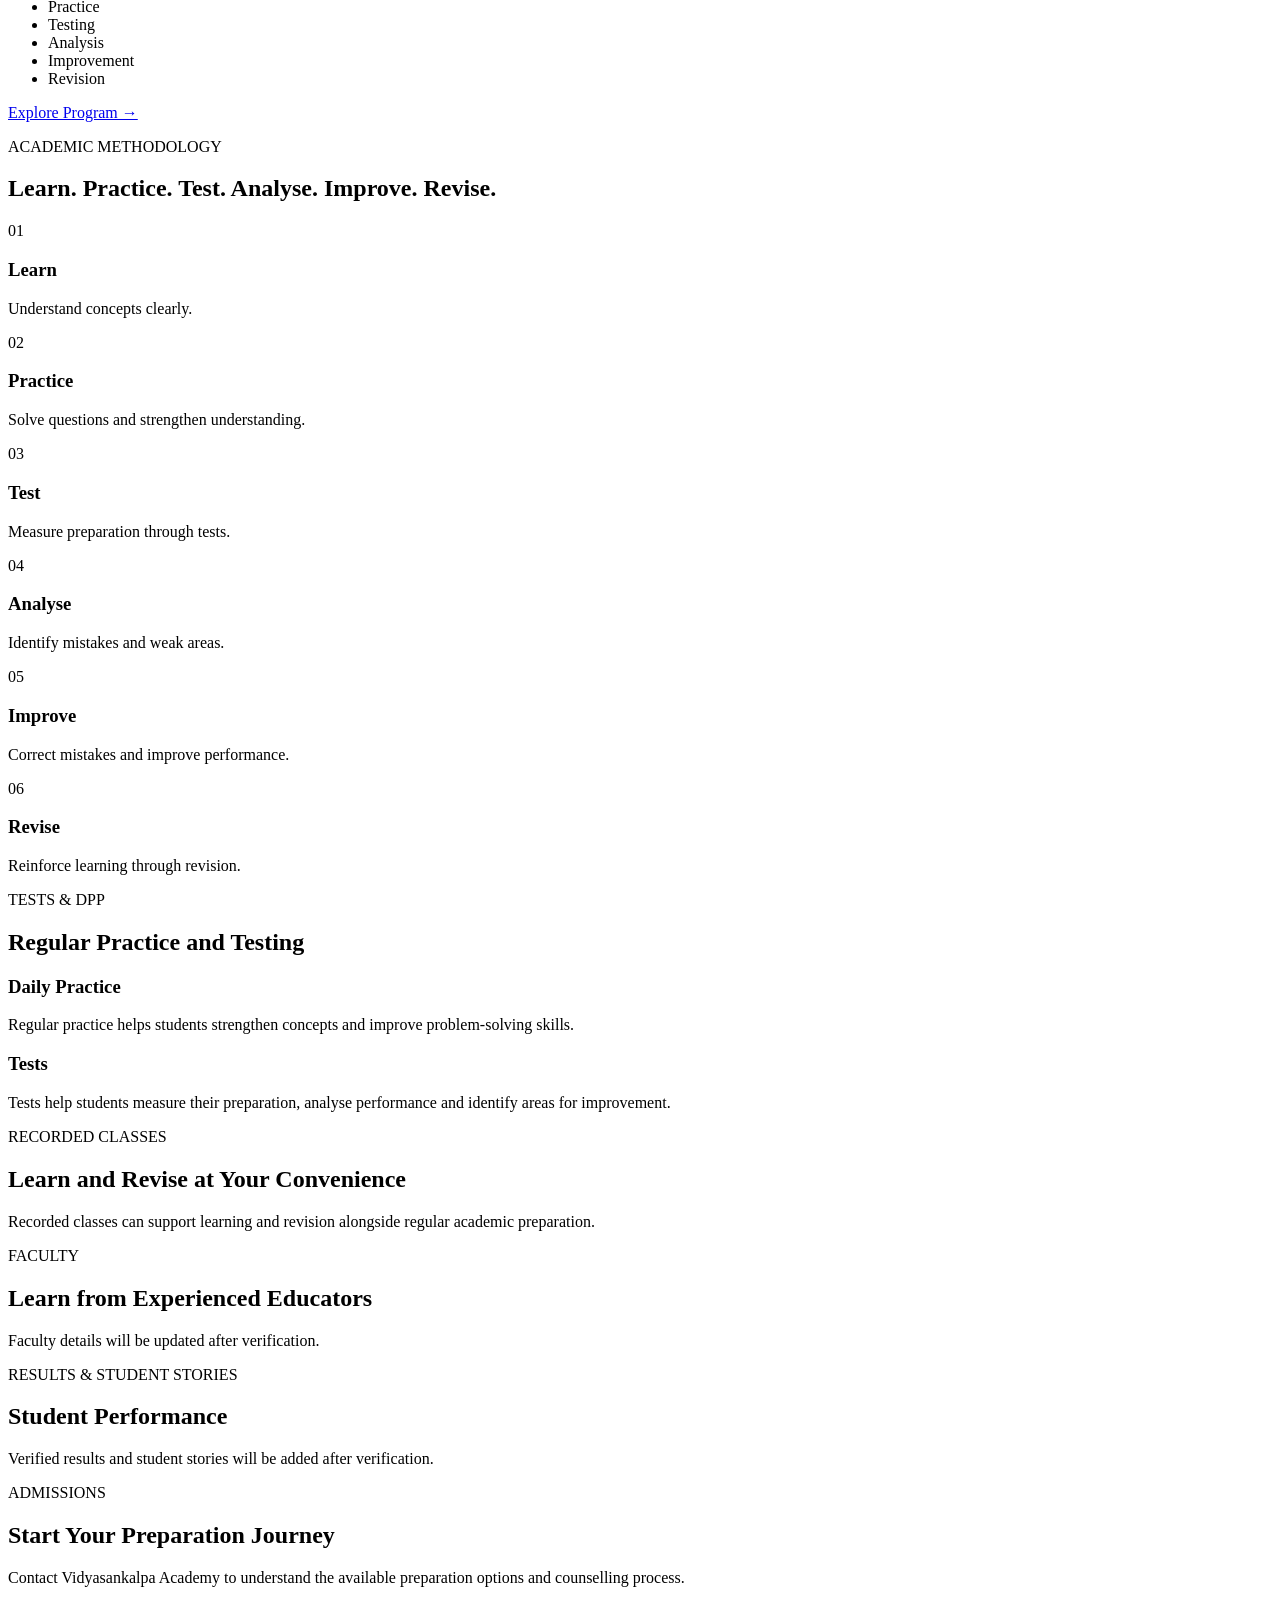
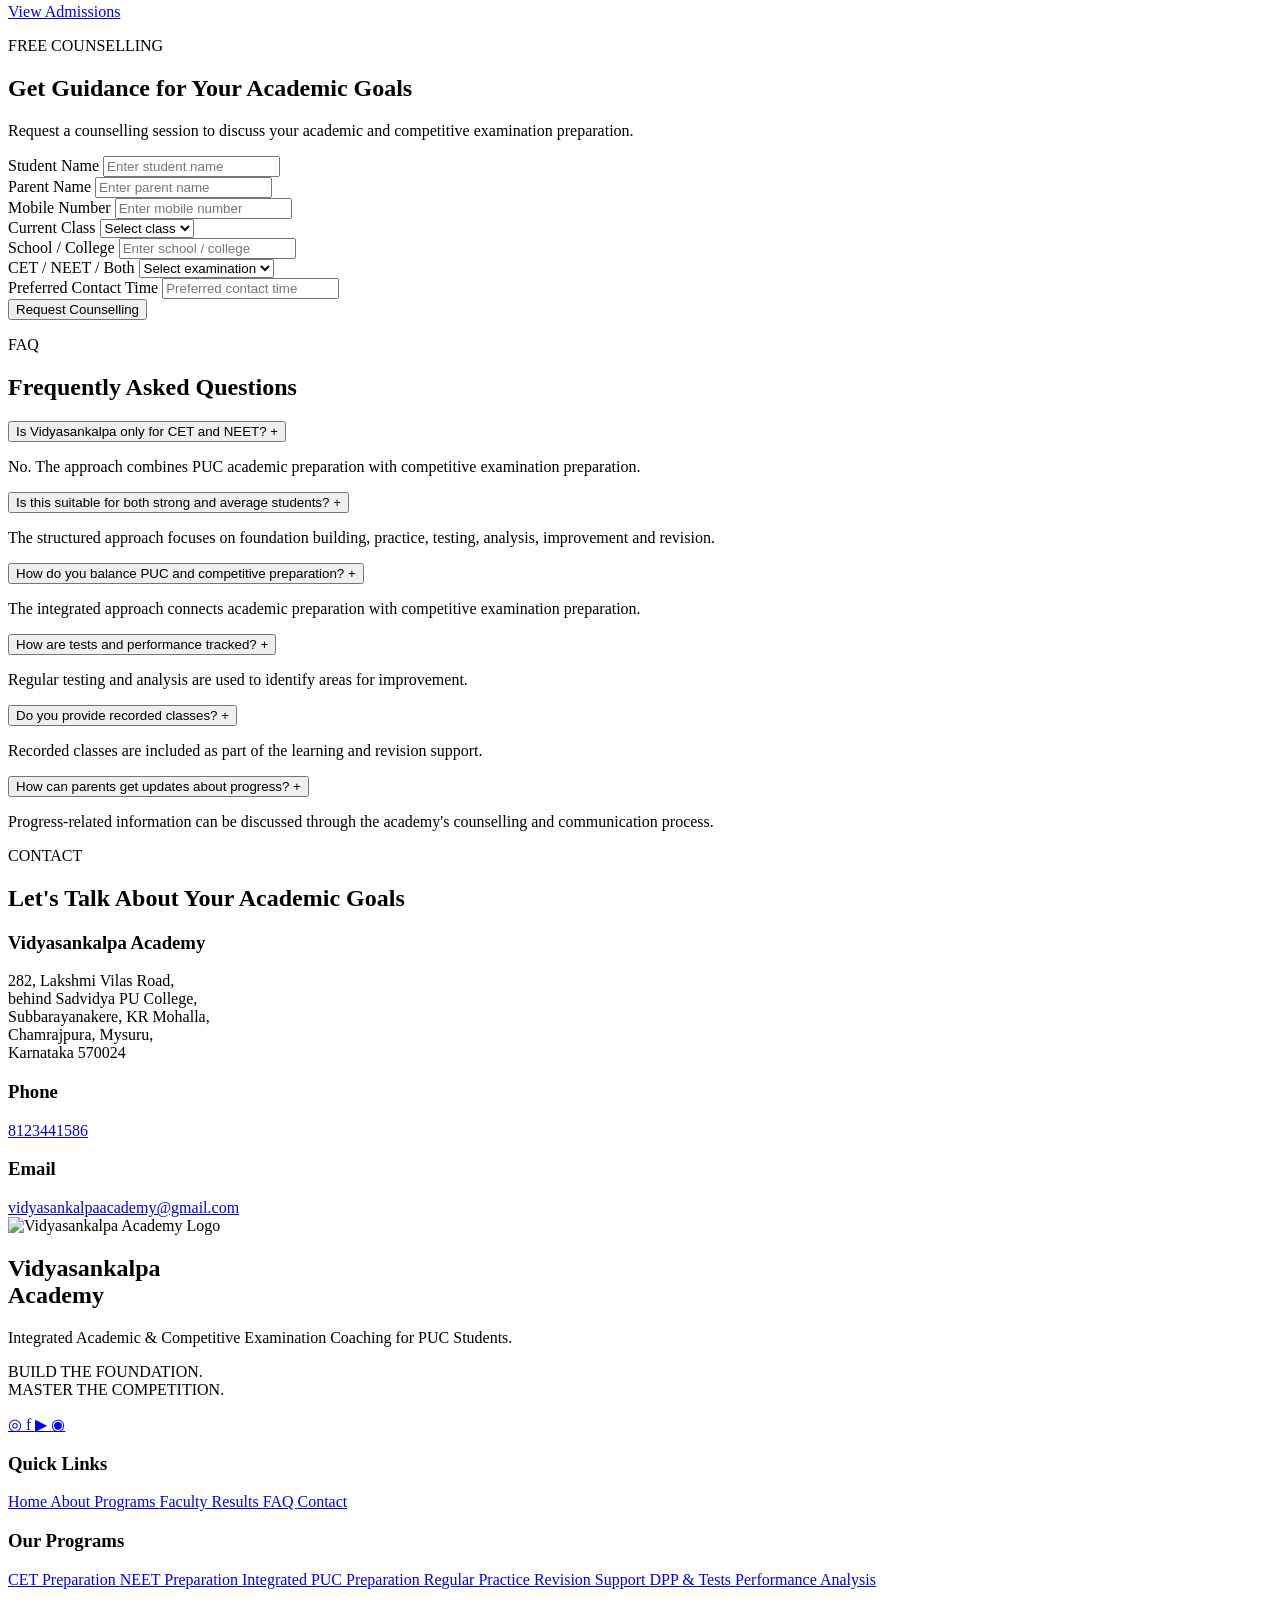
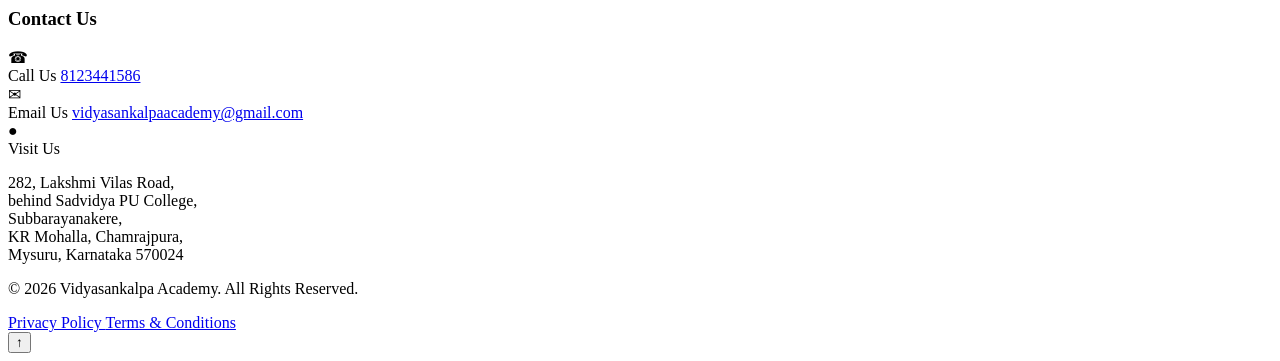
==== commit eb8677e3: "Add files via upload" ====
--- a/index.html
+++ b/index.html
@@ -24,23 +24,69 @@
 
             
 
-            <ul class="nav-links" id="nav-links">
-                <li><a href="index.html">Home</a></li>
-                <li><a href="about.html">About</a></li>
-                <li><a href="programs.html">Programs</a></li>
-                <li><a href="academics.html">Academics</a></li>
-                <li><a href="admissions.html">Admissions</a></li>
-                <li><a href="contact.html">Contact</a></li>
-            </ul>
-
-           <button class="menu-toggle" id="menuToggle">
+             <ul class="nav-links"
+            id="navLinks">
+
+            <li>
+                <a href="index.html"
+                 class="active">
+                    Home
+                </a>
+            </li>
+
+            <li>
+                <a href="about.html">
+                    About
+                </a>
+            </li>
+
+            <li>
+                <a href="programs.html">
+                    Programs
+                </a>
+            </li>
+
+            <li>
+                <a href="faculty.html">
+                    Faculty
+                </a>
+            </li>
+
+            <li>
+                <a href="results.html">
+                    Results
+                </a>
+            </li>
+
+            <li>
+                <a href="faq.html">
+                    FAQ
+                </a>
+            </li>
+
+            <li>
+                <a href="contact.html">
+                    Contact
+                </a>
+            </li>
+
+        </ul>
+
+        <button class="menu-toggle" id="menuToggle">
             <span></span>
             <span></span>
             <span></span>
         </button>
-
-        </nav>
-    </header>
+        
+
+       
+
+
+        
+
+    </nav>
+
+</header>
 
 
     <main>
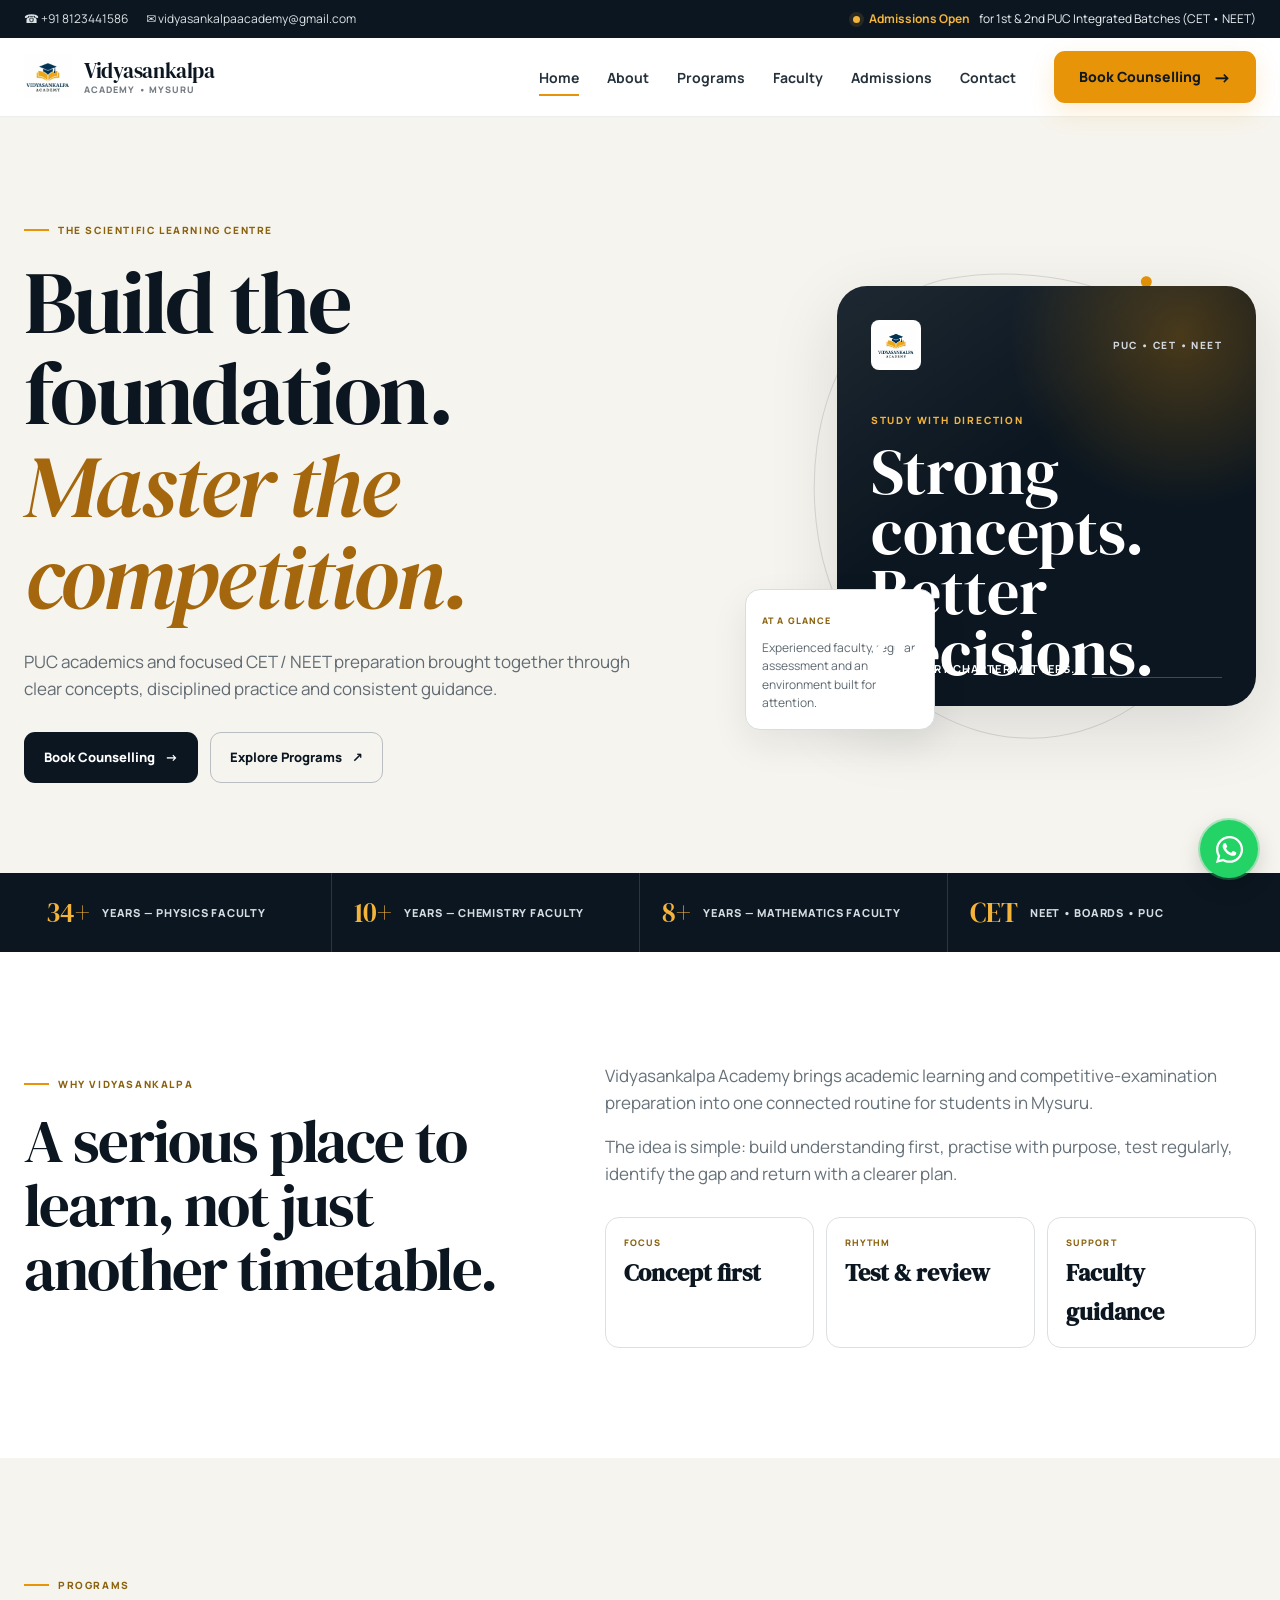
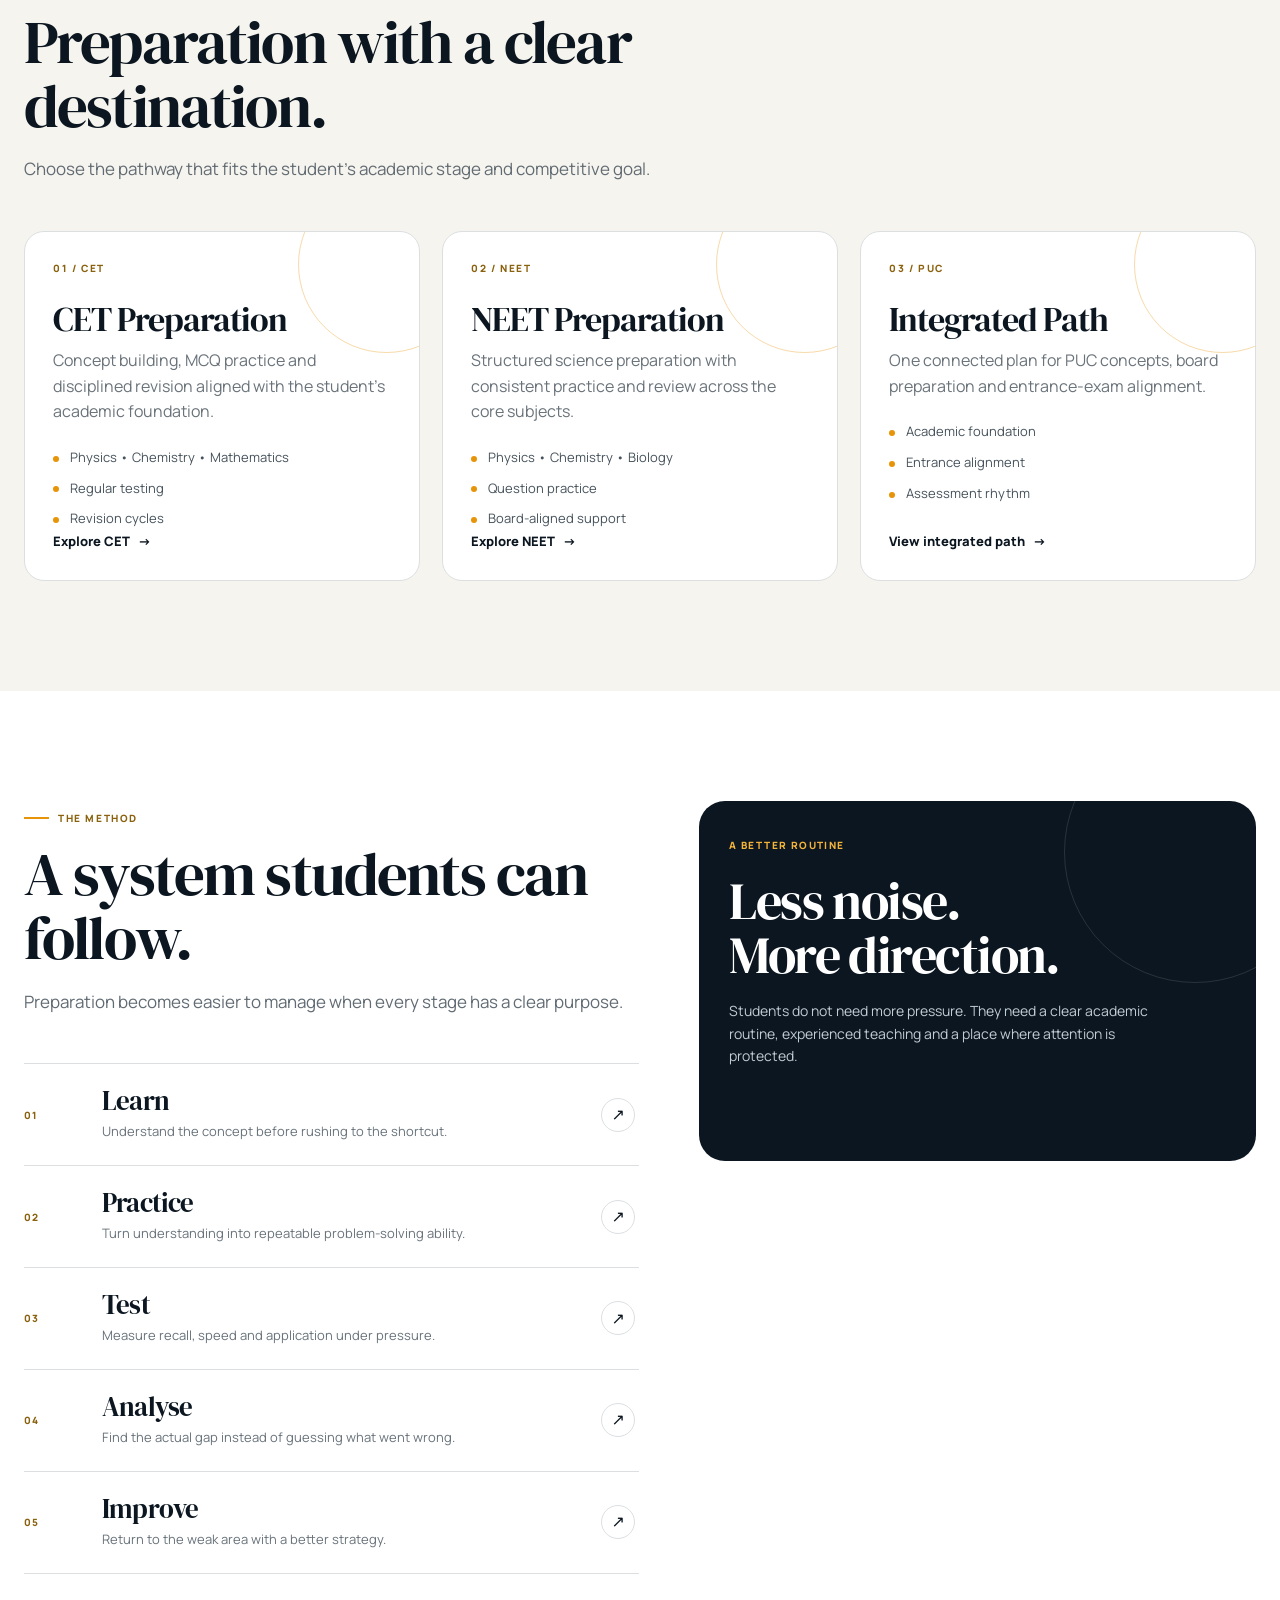
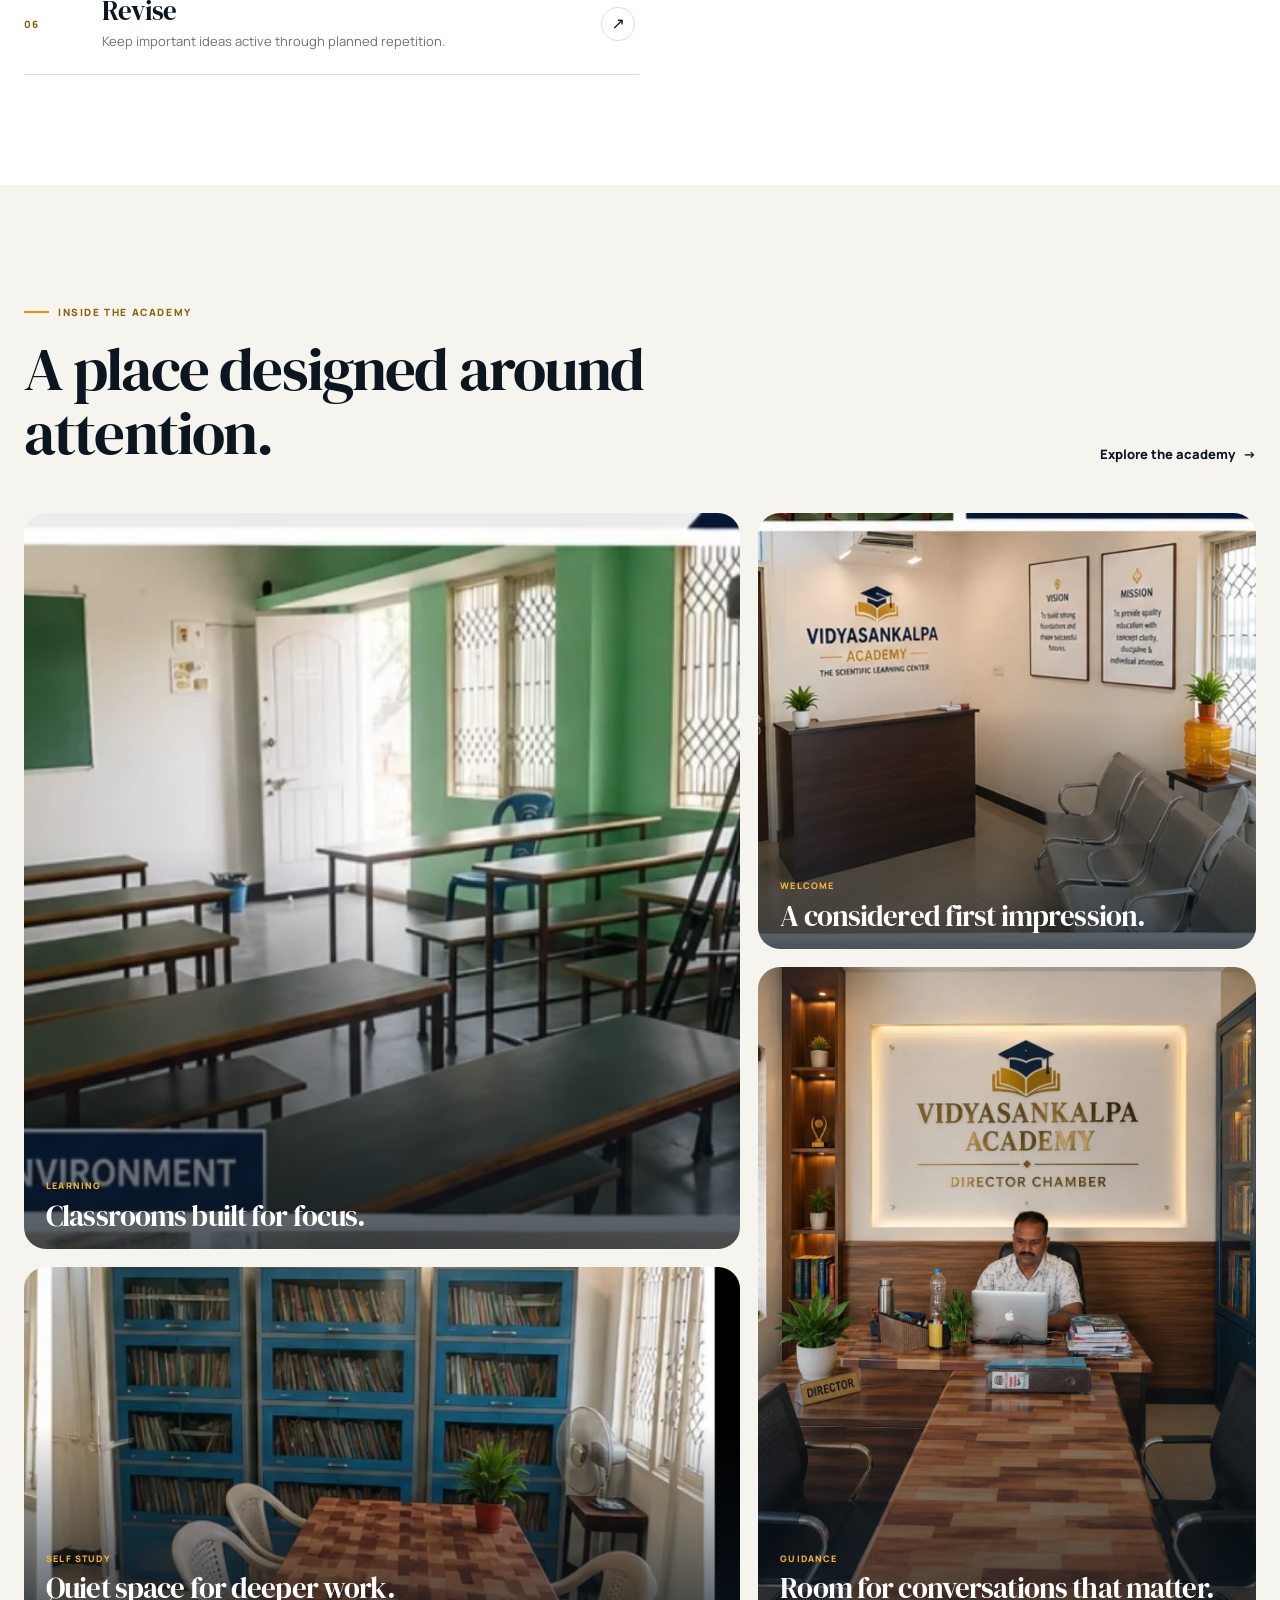
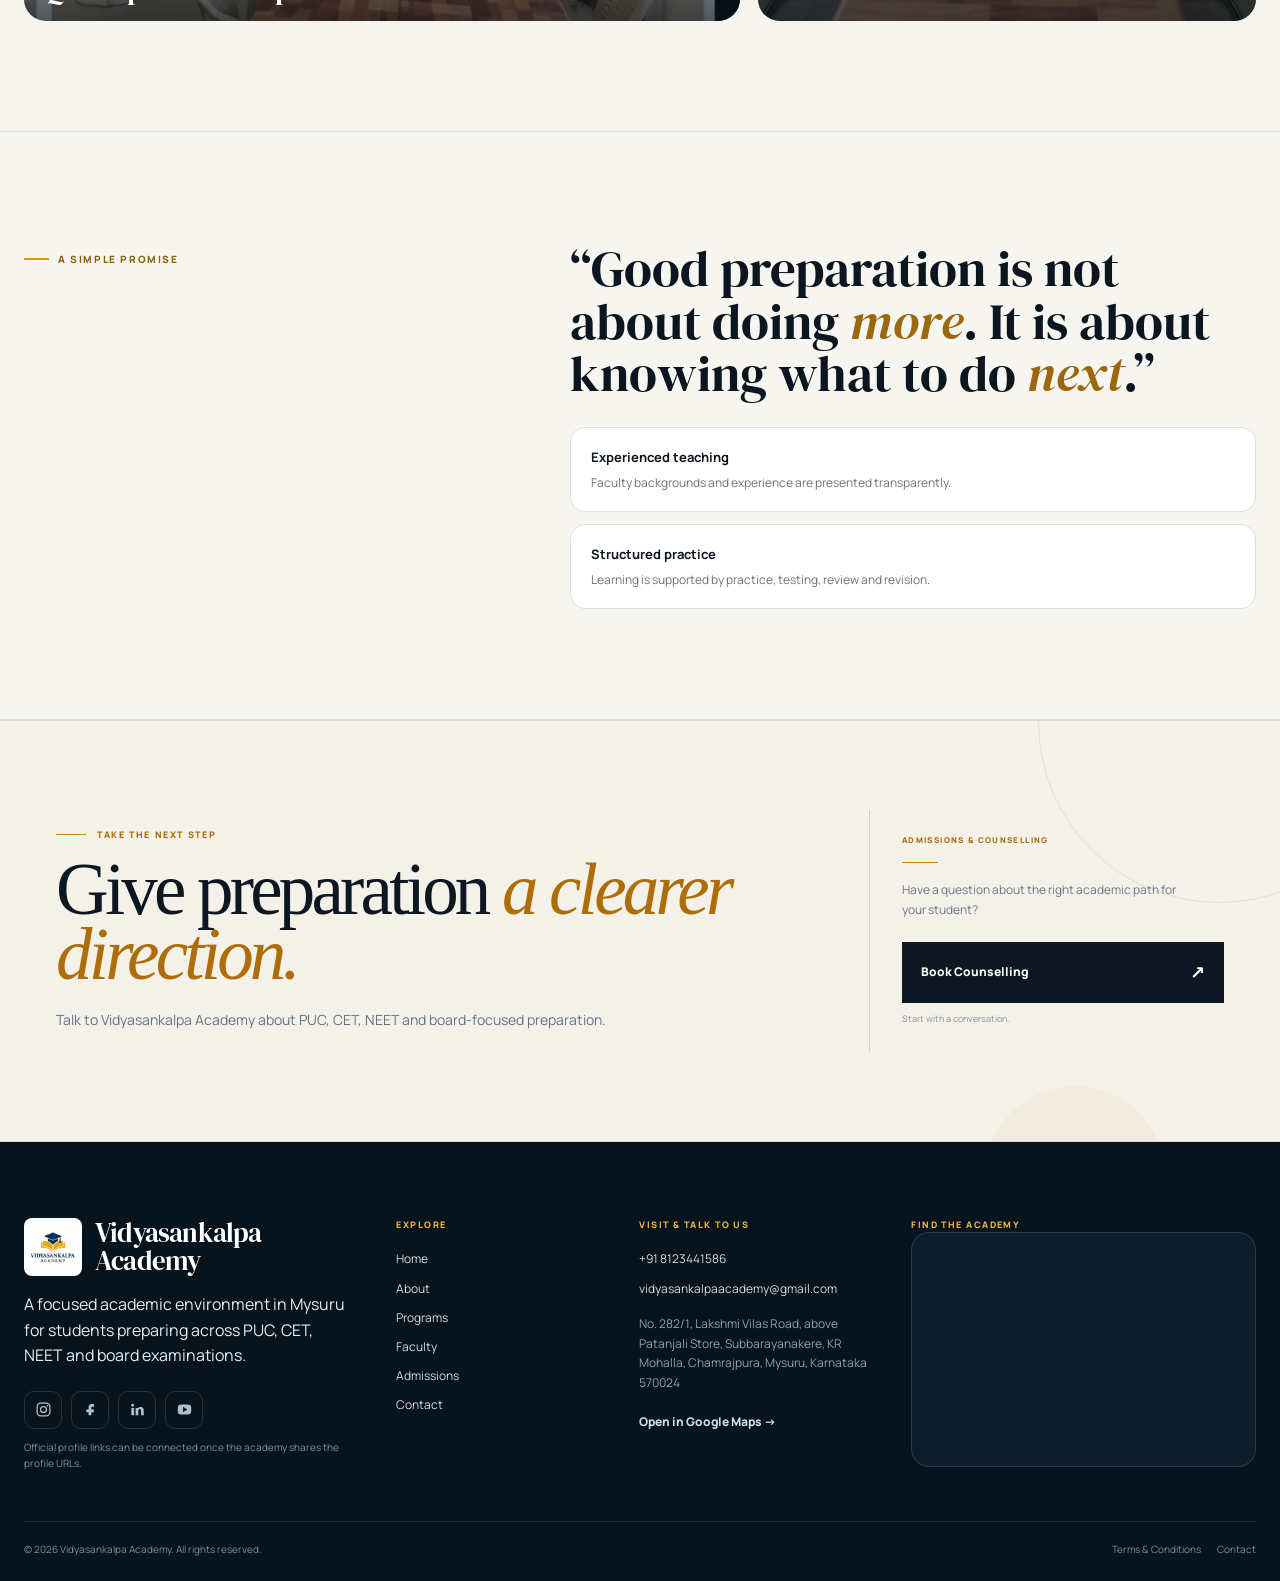
==== commit 7a9608d0: "Final Enhancement" ====
--- a/index.html
+++ b/index.html
@@ -1,1223 +1,451 @@
-<!DOCTYPE html>
-<html lang="en">
-<head>
-    <meta charset="UTF-8">
-    <meta name="viewport" content="width=device-width, initial-scale=1.0">
-
-    <title>Vidyasankalpa Academy</title>
-
-    <!-- CSS -->
-    <link rel="stylesheet" href="css/style.css">
-</head>
-
-<body>
-
-    <!-- =========================
-         NAVBAR
-    ========================== -->
-    <header class="header">
-        <nav class="navbar">
-            <a href="#home" class="logo">
-            <img src="images/logo.jpeg" alt="Vidyasankalpa Academy Logo">
-            <span>Vidyasankalpa Academy</span>
-            </a>
-
-            
-
-             <ul class="nav-links"
-            id="navLinks">
-
-            <li>
-                <a href="index.html"
-                 class="active">
-                    Home
-                </a>
-            </li>
-
-            <li>
-                <a href="about.html">
-                    About
-                </a>
-            </li>
-
-            <li>
-                <a href="programs.html">
-                    Programs
-                </a>
-            </li>
-
-            <li>
-                <a href="faculty.html">
-                    Faculty
-                </a>
-            </li>
-
-            <li>
-                <a href="results.html">
-                    Results
-                </a>
-            </li>
-
-            <li>
-                <a href="faq.html">
-                    FAQ
-                </a>
-            </li>
-
-            <li>
-                <a href="contact.html">
-                    Contact
-                </a>
-            </li>
-
-        </ul>
-
-        <button class="menu-toggle" id="menuToggle">
-            <span></span>
-            <span></span>
-            <span></span>
-        </button>
-        
-
-       
-
-
-        
-
-    </nav>
-
-</header>
-
-
-    <main>
-
-        <!-- =========================
-             HERO SECTION
-        ========================== -->
-        <section class="hero" id="home">
-
-            <div class="hero-content">
-
-                <p class="hero-label">
-                    CET | NEET | PUC
-                </p>
-
-                <h1>
-                    BUILD THE FOUNDATION.<br>
-                    MASTER THE COMPETITION.
-                </h1>
-
-                <p class="hero-description">
-                    Integrated Academic & Competitive Examination
-                    Coaching for PUC Students
-                </p>
-
-                <div class="hero-buttons">
-
-                    <a href="#counselling" class="btn primary-btn">
-                        Book a Free Counselling Session
-                    </a>
-
-                    <a href="#programs" class="btn secondary-btn">
-                        Explore Programs
-                    </a>
-
-                </div>
-
-            </div>
-
-        </section>
-
-
-        <!-- =========================
-             WHY VIDYASANKALPA
-        ========================== -->
-        <section class="why-section" id="why-us">
-
-            <div class="section-heading">
-
-                <p class="section-label">
-                    WHY VIDYASANKALPA
-                </p>
-
-                <h2>
-                    More Than Coaching. A Complete Academic System.
-                </h2>
-
-            </div>
-
-            <div class="why-content">
-
-                <p>
-                    Vidyasankalpa Academy combines strong PUC academic
-                    preparation with competitive examination preparation
-                    through a structured and consistent learning system.
-                </p>
-
-                <p>
-                    The approach focuses on conceptual clarity, regular
-                    practice, testing, analysis, improvement and revision.
-                </p>
-
-            </div>
-
-            <div class="why-cards">
-
-                <article class="feature-card">
-                    <h3>Strong Foundation</h3>
-                    <p>
-                        Build strong academic fundamentals and
-                        conceptual clarity.
-                    </p>
-                </article>
-
-                <article class="feature-card">
-                    <h3>Regular Practice</h3>
-                    <p>
-                        Continuous practice to improve understanding
-                        and problem-solving.
-                    </p>
-                </article>
-
-                <article class="feature-card">
-                    <h3>Structured Testing</h3>
-                    <p>
-                        Regular tests help measure preparation and
-                        identify areas for improvement.
-                    </p>
-                </article>
-
-                <article class="feature-card">
-                    <h3>Performance Improvement</h3>
-                    <p>
-                        Analyse performance, identify weaknesses and
-                        work towards improvement.
-                    </p>
-                </article>
-
-            </div>
-
-        </section>
-
-
-        <!-- =========================
-             PROGRAMS
-        ========================== -->
-        <section class="programs-section" id="programs">
-
-            <div class="section-heading">
-
-                <p class="section-label">
-                    OUR PROGRAMS
-                </p>
-
-                <h2>
-                    Choose the Right Preparation Path
-                </h2>
-
-                <p>
-                    Academic and competitive examination preparation
-                    designed for PUC students.
-                </p>
-
-            </div>
-
-
-            <div class="program-cards">
-
-                <!-- CET -->
-                <article class="program-card">
-
-                    <span class="program-number">
-                        01
-                    </span>
-
-                    <h3>
-                        CET Preparation
-                    </h3>
-
-                    <p>
-                        Focused preparation with strong fundamentals,
-                        regular practice and revision support.
-                    </p>
-
-                    <ul>
-                        <li>Physics</li>
-                        <li>Chemistry</li>
-                        <li>Mathematics / Biology as applicable</li>
-                        <li>Regular practice</li>
-                        <li>Revision support</li>
-                    </ul>
-
-                    <a href="programs.html">
-                        Explore CET →
-                    </a>
-
-                </article>
-
-
-                <!-- NEET -->
-                <article class="program-card">
-
-                    <span class="program-number">
-                        02
-                    </span>
-
-                    <h3>
-                        NEET Preparation
-                    </h3>
-
-                    <p>
-                        Structured preparation with conceptual clarity,
-                        MCQ practice and revision.
-                    </p>
-
-                    <ul>
-                        <li>Physics</li>
-                        <li>Chemistry</li>
-                        <li>Biology</li>
-                        <li>MCQ practice</li>
-                        <li>Revision</li>
-                    </ul>
-
-                    <a href="programs.html">
-                        Explore NEET →
-                    </a>
-
-                </article>
-
-
-                <!-- INTEGRATED -->
-                <article class="program-card">
-
-                    <span class="program-number">
-                        03
-                    </span>
-
-                    <h3>
-                        Integrated PUC + Competitive
-                    </h3>
-
-                    <p>
-                        Combine PUC academic preparation with
-                        competitive examination preparation.
-                    </p>
-
-                    <ul>
-                        <li>PUC concepts</li>
-                        <li>Conceptual clarity</li>
-                        <li>Practice</li>
-                        <li>Testing</li>
-                        <li>Analysis</li>
-                        <li>Improvement</li>
-                        <li>Revision</li>
-                    </ul>
-
-                    <a href="programs.html">
-                        Explore Program →
-                    </a>
-
-                </article>
-
-            </div>
-
-        </section>
-
-
-        <!-- =========================
-             ACADEMIC METHODOLOGY
-        ========================== -->
-        <section class="methodology-section" id="methodology">
-
-            <div class="section-heading">
-
-                <p class="section-label">
-                    ACADEMIC METHODOLOGY
-                </p>
-
-                <h2>
-                    Learn. Practice. Test. Analyse. Improve. Revise.
-                </h2>
-
-            </div>
-
-
-            <div class="methodology-steps">
-
-                <article class="method-card">
-                    <span>01</span>
-                    <h3>Learn</h3>
-                    <p>
-                        Understand concepts clearly.
-                    </p>
-                </article>
-
-                <article class="method-card">
-                    <span>02</span>
-                    <h3>Practice</h3>
-                    <p>
-                        Solve questions and strengthen understanding.
-                    </p>
-                </article>
-
-                <article class="method-card">
-                    <span>03</span>
-                    <h3>Test</h3>
-                    <p>
-                        Measure preparation through tests.
-                    </p>
-                </article>
-
-                <article class="method-card">
-                    <span>04</span>
-                    <h3>Analyse</h3>
-                    <p>
-                        Identify mistakes and weak areas.
-                    </p>
-                </article>
-
-                <article class="method-card">
-                    <span>05</span>
-                    <h3>Improve</h3>
-                    <p>
-                        Correct mistakes and improve performance.
-                    </p>
-                </article>
-
-                <article class="method-card">
-                    <span>06</span>
-                    <h3>Revise</h3>
-                    <p>
-                        Reinforce learning through revision.
-                    </p>
-                </article>
-
-            </div>
-
-        </section>
-
-
-        <!-- =========================
-             TESTS & DPP
-        ========================== -->
-        <section class="tests-section" id="tests">
-
-            <div class="section-heading">
-
-                <p class="section-label">
-                    TESTS & DPP
-                </p>
-
-                <h2>
-                    Regular Practice and Testing
-                </h2>
-
-            </div>
-
-            <div class="tests-content">
-
-                <div class="tests-card">
-
-                    <h3>
-                        Daily Practice
-                    </h3>
-
-                    <p>
-                        Regular practice helps students strengthen
-                        concepts and improve problem-solving skills.
-                    </p>
-
-                </div>
-
-
-                <div class="tests-card">
-
-                    <h3>
-                        Tests
-                    </h3>
-
-                    <p>
-                        Tests help students measure their preparation,
-                        analyse performance and identify areas for
-                        improvement.
-                    </p>
-
-                </div>
-
-            </div>
-
-        </section>
-
-
-        <!-- =========================
-             RECORDED CLASSES
-        ========================== -->
-        <section class="recorded-section" id="recorded-classes">
-
-            <div class="section-heading">
-
-                <p class="section-label">
-                    RECORDED CLASSES
-                </p>
-
-                <h2>
-                    Learn and Revise at Your Convenience
-                </h2>
-
-            </div>
-
-            <p class="section-text">
-                Recorded classes can support learning and revision
-                alongside regular academic preparation.
-            </p>
-
-        </section>
-
-
-        <!-- =========================
-             FACULTY PREVIEW
-        ========================== -->
-        <section class="faculty-section" id="faculty">
-
-            <div class="section-heading">
-
-                <p class="section-label">
-                    FACULTY
-                </p>
-
-                <h2>
-                    Learn from Experienced Educators
-                </h2>
-
-            </div>
-
-            <p class="verification-note">
-                Faculty details will be updated after verification.
-            </p>
-
-        </section>
-
-
-        <!-- =========================
-             RESULTS / STUDENT STORIES
-        ========================== -->
-        <section class="results-section" id="results">
-
-            <div class="section-heading">
-
-                <p class="section-label">
-                    RESULTS & STUDENT STORIES
-                </p>
-
-                <h2>
-                    Student Performance
-                </h2>
-
-            </div>
-
-            <p class="verification-note">
-                Verified results and student stories will be added
-                after verification.
-            </p>
-
-        </section>
-
-
-        <!-- =========================
-             ADMISSIONS
-        ========================== -->
-        <section class="admissions-section" id="admissions">
-
-            <div class="section-heading">
-
-                <p class="section-label">
-                    ADMISSIONS
-                </p>
-
-                <h2>
-                    Start Your Preparation Journey
-                </h2>
-
-            </div>
-
-            <p>
-                Contact Vidyasankalpa Academy to understand the
-                available preparation options and counselling process.
-            </p>
-
-            <a href="admissions.html" class="btn primary-btn">
-                View Admissions
-            </a>
-
-        </section>
-
-
-        <!-- =========================
-             FREE COUNSELLING
-        ========================== -->
-        <section class="counselling-section" id="counselling">
-
-            <div class="section-heading">
-
-                <p class="section-label">
-                    FREE COUNSELLING
-                </p>
-
-                <h2>
-                    Get Guidance for Your Academic Goals
-                </h2>
-
-                <p>
-                    Request a counselling session to discuss
-                    your academic and competitive examination preparation.
-                </p>
-
-            </div>
-
-
-            <form class="counselling-form" id="counselling-form">
-
-                <div class="form-group">
-
-                    <label for="student-name">
-                        Student Name
-                    </label>
-
-                    <input
-                        type="text"
-                        id="student-name"
-                        name="studentName"
-                        placeholder="Enter student name"
-                        required
-                    >
-
-                </div>
-
-
-                <div class="form-group">
-
-                    <label for="parent-name">
-                        Parent Name
-                    </label>
-
-                    <input
-                        type="text"
-                        id="parent-name"
-                        name="parentName"
-                        placeholder="Enter parent name"
-                        required
-                    >
-
-                </div>
-
-
-                <div class="form-group">
-
-                    <label for="mobile">
-                        Mobile Number
-                    </label>
-
-                    <input
-                        type="tel"
-                        id="mobile"
-                        name="mobile"
-                        placeholder="Enter mobile number"
-                        required
-                    >
-
-                </div>
-
-
-                <div class="form-group">
-
-                    <label for="class">
-                        Current Class
-                    </label>
-
-                    <select id="class" name="class" required>
-
-                        <option value="">
-                            Select class
-                        </option>
-
-                        <option value="PUC 1">
-                            PUC 1
-                        </option>
-
-                        <option value="PUC 2">
-                            PUC 2
-                        </option>
-
-                    </select>
-
-                </div>
-
-
-                <div class="form-group">
-
-                    <label for="school">
-                        School / College
-                    </label>
-
-                    <input
-                        type="text"
-                        id="school"
-                        name="school"
-                        placeholder="Enter school / college"
-                    >
-
-                </div>
-
-
-                <div class="form-group">
-
-                    <label for="exam">
-                        CET / NEET / Both
-                    </label>
-
-                    <select id="exam" name="exam" required>
-
-                        <option value="">
-                            Select examination
-                        </option>
-
-                        <option value="CET">
-                            CET
-                        </option>
-
-                        <option value="NEET">
-                            NEET
-                        </option>
-
-                        <option value="Both">
-                            Both
-                        </option>
-
-                    </select>
-
-                </div>
-
-
-                <div class="form-group">
-
-                    <label for="contact-time">
-                        Preferred Contact Time
-                    </label>
-
-                    <input
-                        type="text"
-                        id="contact-time"
-                        name="contactTime"
-                        placeholder="Preferred contact time"
-                    >
-
-                </div>
-
-
-                <button type="submit" class="btn primary-btn">
-                    Request Counselling
-                </button>
-
-                <p id="form-message"></p>
-
-            </form>
-
-        </section>
-
-
-        <!-- =========================
-             FAQ
-        ========================== -->
-        <section class="faq-section" id="faq">
-
-            <div class="section-heading">
-
-                <p class="section-label">
-                    FAQ
-                </p>
-
-                <h2>
-                    Frequently Asked Questions
-                </h2>
-
-            </div>
-
-
-            <div class="faq-container">
-
-                <div class="faq-item">
-
-                    <button class="faq-question">
-                        Is Vidyasankalpa only for CET and NEET?
-                        <span>+</span>
-                    </button>
-
-                    <div class="faq-answer">
-                        <p>
-                            No. The approach combines PUC academic
-                            preparation with competitive examination
-                            preparation.
-                        </p>
-                    </div>
-
-                </div>
-
-
-                <div class="faq-item">
-
-                    <button class="faq-question">
-                        Is this suitable for both strong and average students?
-                        <span>+</span>
-                    </button>
-
-                    <div class="faq-answer">
-                        <p>
-                            The structured approach focuses on
-                            foundation building, practice, testing,
-                            analysis, improvement and revision.
-                        </p>
-                    </div>
-
-                </div>
-
-
-                <div class="faq-item">
-
-                    <button class="faq-question">
-                        How do you balance PUC and competitive preparation?
-                        <span>+</span>
-                    </button>
-
-                    <div class="faq-answer">
-                        <p>
-                            The integrated approach connects academic
-                            preparation with competitive examination
-                            preparation.
-                        </p>
-                    </div>
-
-                </div>
-
-
-                <div class="faq-item">
-
-                    <button class="faq-question">
-                        How are tests and performance tracked?
-                        <span>+</span>
-                    </button>
-
-                    <div class="faq-answer">
-                        <p>
-                            Regular testing and analysis are used to
-                            identify areas for improvement.
-                        </p>
-                    </div>
-
-                </div>
-
-
-                <div class="faq-item">
-
-                    <button class="faq-question">
-                        Do you provide recorded classes?
-                        <span>+</span>
-                    </button>
-
-                    <div class="faq-answer">
-                        <p>
-                            Recorded classes are included as part of
-                            the learning and revision support.
-                        </p>
-                    </div>
-
-                </div>
-
-
-                <div class="faq-item">
-
-                    <button class="faq-question">
-                        How can parents get updates about progress?
-                        <span>+</span>
-                    </button>
-
-                    <div class="faq-answer">
-                        <p>
-                            Progress-related information can be
-                            discussed through the academy's counselling
-                            and communication process.
-                        </p>
-                    </div>
-
-                </div>
-
-            </div>
-
-        </section>
-
-
-        <!-- =========================
-             CONTACT
-        ========================== -->
-        <section class="contact-section" id="contact">
-
-            <div class="section-heading">
-
-                <p class="section-label">
-                    CONTACT
-                </p>
-
-                <h2>
-                    Let's Talk About Your Academic Goals
-                </h2>
-
-            </div>
-
-
-            <div class="contact-details">
-
-                <div class="contact-item">
-
-                    <h3>
-                        Vidyasankalpa Academy
-                    </h3>
-
-                    <p>
-                        282, Lakshmi Vilas Road,<br>
-                        behind Sadvidya PU College,<br>
-                        Subbarayanakere, KR Mohalla,<br>
-                        Chamrajpura, Mysuru,<br>
-                        Karnataka 570024
-                    </p>
-
-                </div>
-
-
-                <div class="contact-item">
-
-                    <h3>
-                        Phone
-                    </h3>
-
-                    <a href="tel:8123441586">
-                        8123441586
-                    </a>
-
-                </div>
-
-
-                <div class="contact-item">
-
-                    <h3>
-                        Email
-                    </h3>
-
-                    <a href="mailto:vidyasankalpaacademy@gmail.com">
-                        vidyasankalpaacademy@gmail.com
-                    </a>
-
-                </div>
-
-            </div>
-
-        </section>
-
-    </main>
-    
-        <!-- =====================================================
-     PROFESSIONAL FOOTER
-     ===================================================== -->
-
-<footer class="main-footer">
-
-    <div class="footer-container">
-
-        <!-- ================= BRAND ================= -->
-
-        <div class="footer-brand">
-
-            <img src="images/logo.jpeg"
-                 alt="Vidyasankalpa Academy Logo"
-                 class="footer-logo">
-
-            <h2>
-                Vidyasankalpa<br>
-                Academy
-            </h2>
-
-            <p class="footer-description">
-                Integrated Academic & Competitive
-                Examination Coaching for PUC
-                Students.
-            </p>
-
-            <p class="footer-tagline">
-                BUILD THE FOUNDATION.<br>
-                MASTER THE COMPETITION.
-            </p>
-
-
-            <!-- SOCIAL ICONS -->
-
-            <div class="footer-social">
-
-                <a href="#"
-                   aria-label="Instagram"
-                   class="social-icon">
-                    ◎
-                </a>
-
-                <a href="#"
-                   aria-label="Facebook"
-                   class="social-icon">
-                    f
-                </a>
-
-                <a href="#"
-                   aria-label="YouTube"
-                   class="social-icon">
-                    ▶
-                </a>
-
-                <a href="#"
-                   aria-label="WhatsApp"
-                   class="social-icon">
-                    ◉
-                </a>
-
-            </div>
-
-        </div>
-
-
-        <!-- ================= QUICK LINKS ================= -->
-
-        <div class="footer-column">
-
-            <h3>
-                Quick Links
-            </h3>
-
-            <div class="footer-heading-line"></div>
-
-
-            <a href="index.html">
-                Home
-            </a>
-
-            <a href="about.html">
-                About
-            </a>
-
-            <a href="programs.html">
-                Programs
-            </a>
-
-            <a href="faculty.html">
-                Faculty
-            </a>
-
-            <a href="results.html">
-                Results
-            </a>
-
-            <a href="faq.html">
-                FAQ
-            </a>
-
-            <a href="contact.html">
-                Contact
-            </a>
-
-        </div>
-
-
-        <!-- ================= PROGRAMS ================= -->
-
-        <div class="footer-column">
-
-            <h3>
-                Our Programs
-            </h3>
-
-            <div class="footer-heading-line"></div>
-
-
-            <a href="programs.html">
-                CET Preparation
-            </a>
-
-            <a href="programs.html">
-                NEET Preparation
-            </a>
-
-            <a href="programs.html">
-                Integrated PUC Preparation
-            </a>
-
-            <a href="programs.html">
-                Regular Practice
-            </a>
-
-            <a href="programs.html">
-                Revision Support
-            </a>
-
-            <a href="programs.html">
-                DPP & Tests
-            </a>
-
-            <a href="programs.html">
-                Performance Analysis
-            </a>
-
-        </div>
-
-
-        <!-- ================= CONTACT ================= -->
-
-        <div class="footer-column footer-contact">
-
-            <h3>
-                Contact Us
-            </h3>
-
-            <div class="footer-heading-line"></div>
-
-
-            <!-- PHONE -->
-
-            <div class="contact-box">
-
-                <div class="contact-circle">
-                    ☎
-                </div>
-
-                <div class="contact-text">
-
-                    <span>
-                        Call Us
-                    </span>
-
-                    <a href="tel:8123441586">
-                        8123441586
-                    </a>
-
-                </div>
-
-            </div>
-
-
-            <!-- EMAIL -->
-
-            <div class="contact-box">
-
-                <div class="contact-circle">
-                    ✉
-                </div>
-
-                <div class="contact-text">
-
-                    <span>
-                        Email Us
-                    </span>
-
-                    <a href="mailto:vidyasankalpaacademy@gmail.com">
-                        vidyasankalpaacademy@gmail.com
-                    </a>
-
-                </div>
-
-            </div>
-
-
-            <!-- ADDRESS -->
-
-            <div class="contact-box">
-
-                <div class="contact-circle">
-                    ●
-                </div>
-
-                <div class="contact-text">
-
-                    <span>
-                        Visit Us
-                    </span>
-
-                    <p>
-                        282, Lakshmi Vilas Road,<br>
-                        behind Sadvidya PU College,<br>
-                        Subbarayanakere,<br>
-                        KR Mohalla, Chamrajpura,<br>
-                        Mysuru, Karnataka 570024
-                    </p>
-
-                </div>
-
-            </div>
-
-        </div>
-
-    </div>
-
-
-    <!-- =================================================
-         GOLD DIVIDER
-         ================================================= -->
-
-    <div class="footer-divider"></div>
-
-
-    <!-- =================================================
-         FOOTER BOTTOM
-         ================================================= -->
-
-    <div class="footer-bottom">
-
-        <div class="footer-bottom-container">
-
-            <p>
-                © <span id="currentYear">2026</span>
-                Vidyasankalpa Academy.
-                All Rights Reserved.
-            </p>
-
-
-            <div class="footer-legal">
-
-                <a href="#">
-                    Privacy Policy
-                </a>
-
-                <span class="legal-divider"></span>
-
-                <a href="#">
-                    Terms & Conditions
-                </a>
-
-            </div>
-
-        </div>
-
-    </div>
-
-</footer>
-
-
-<!-- BACK TO TOP -->
-
-<button id="backToTop"
-        aria-label="Back to top">
-    ↑
-</button>
-
-
-
-    
-
-
-    <!-- JavaScript -->
-    <script src="js/script.js"></script>
-
-</body>
+<!doctype html>
+<html lang="en">
+
+<head>
+    <meta charset="utf-8">
+    <meta name="viewport" content="width=device-width,initial-scale=1">
+    <meta name="theme-color" content="#0b1620">
+    <title>Vidyasankalpa Academy | PUC, CET &amp; NEET Preparation</title>
+    <meta name="description"
+        content="Vidyasankalpa Academy in Mysuru — focused PUC academics with CET, NEET and board preparation.">
+    <link rel="icon" href="favicon.png">
+    <link rel="stylesheet" href="css/style.css">
+</head>
+
+<body>
+    <div class="utility">
+        <div class="container">
+            <div class="utility-left"><a href="tel:+918123441586">☎ +91 8123441586</a><a
+                    href="mailto:vidyasankalpaacademy@gmail.com">✉ vidyasankalpaacademy@gmail.com</a></div>
+            <div class="utility-right"><span class="pill"><span class="dot"></span><strong>Admissions Open</strong> for
+                    1st &amp; 2nd PUC Integrated Batches (CET • NEET)</span></div>
+        </div>
+    </div>
+    <header class="navbar">
+        <div class="container nav-inner"><a class="brand" href="index.html" aria-label="Vidyasankalpa Academy home"><img
+                    src="assets/images/logo.webp" alt="Vidyasankalpa Academy logo"><span class="brand-copy"><span
+                        class="brand-name">Vidyasankalpa</span><span class="brand-sub">ACADEMY •
+                        MYSURU</span></span></a><button class="menu-btn" type="button" aria-label="Open navigation"
+                aria-controls="primary-nav" aria-expanded="false"><span></span><span></span><span></span></button>
+            <nav class="nav-links" id="primary-nav" aria-label="Primary navigation"><a class="active" href="index.html"
+                    aria-current="page">Home</a><a class="" href="about.html">About</a><a class=""
+                    href="programs.html">Programs</a><a class="" href="faculty.html">Faculty</a><a class=""
+                    href="admissions.html">Admissions</a><a class="" href="contact.html">Contact</a></nav><a
+                class="nav-cta" href="admissions.html#counselling">Book Counselling <span class="arrow">→</span></a>
+        </div>
+    </header>
+    <main id="main">
+        <section class="home-hero">
+            <div class="container home-hero-grid">
+                <div class="home-hero-copy">
+                    <div class="eyebrow reveal">The Scientific Learning Centre</div>
+                    <h1 class="display reveal delay-1">Build the foundation.<br><em>Master the competition.</em></h1>
+                    <p class="lead reveal delay-2">PUC academics and focused CET / NEET preparation brought together
+                        through clear concepts, disciplined practice and consistent guidance.</p>
+                    <div class="hero-actions reveal delay-3"><a class="btn primary"
+                            href="admissions.html#counselling">Book Counselling <span>→</span></a><a
+                            class="btn secondary" href="programs.html">Explore Programs <span>↗</span></a></div>
+                </div>
+                <div class="home-hero-side reveal delay-2">
+                    <div class="hero-orbit"></div>
+                    <div class="hero-poster">
+                        <div class="hero-poster-top"><img class="hero-poster-logo" src="assets/images/logo.webp"
+                                alt="Vidyasankalpa Academy logo"><span class="hero-poster-tag">PUC • CET • NEET</span>
+                        </div>
+                        <div class="hero-poster-copy"><small>Study with direction</small><strong>Strong
+                                concepts.<br>Better decisions.</strong><span>A focused academic system designed to help
+                                students know what to learn, practise and improve next.</span></div>
+                        <div class="hero-poster-bottom"><strong>Since every chapter matters.</strong>
+                            <div class="hero-poster-rule"></div>
+                        </div>
+                    </div>
+                    <div class="hero-note"><small>At a glance</small>
+                        <p>Experienced faculty, regular assessment and an environment built for attention.</p>
+                    </div>
+                </div>
+            </div>
+        </section>
+        <section class="trust-ribbon">
+            <div class="container">
+                <div class="trust-item reveal"><span class="trust-number">34+</span><span class="trust-label">Years —
+                        Physics faculty</span></div>
+                <div class="trust-item reveal delay-1"><span class="trust-number">10+</span><span
+                        class="trust-label">Years — Chemistry faculty</span></div>
+                <div class="trust-item reveal delay-2"><span class="trust-number">8+</span><span
+                        class="trust-label">Years — Mathematics faculty</span></div>
+                <div class="trust-item reveal delay-3"><span class="trust-number">CET</span><span
+                        class="trust-label">NEET • Boards • PUC</span></div>
+            </div>
+        </section>
+        <section class="section">
+            <div class="container editorial">
+                <div class="editorial-side reveal">
+                    <div class="eyebrow">Why Vidyasankalpa</div>
+                    <h2 class="title" style="margin-top:16px">A serious place to learn, not just another timetable.</h2>
+                </div>
+                <div class="editorial-copy reveal delay-1">
+                    <p>Vidyasankalpa Academy brings academic learning and competitive-examination preparation into one
+                        connected routine for students in Mysuru.</p>
+                    <p>The idea is simple: build understanding first, practise with purpose, test regularly, identify
+                        the gap and return with a clearer plan.</p>
+                    <div class="proof-row">
+                        <div class="proof"><small>Focus</small><strong>Concept first</strong></div>
+                        <div class="proof"><small>Rhythm</small><strong>Test &amp; review</strong></div>
+                        <div class="proof"><small>Support</small><strong>Faculty guidance</strong></div>
+                    </div>
+                </div>
+            </div>
+        </section>
+        <section class="section paper">
+            <div class="container">
+                <div class="section-head">
+                    <div class="copy reveal">
+                        <div class="eyebrow">Programs</div>
+                        <h2 class="title" style="margin-top:16px">Preparation with a clear destination.</h2>
+                        <p class="lead">Choose the pathway that fits the student's academic stage and competitive goal.
+                        </p>
+                    </div><a class="text-link reveal" href="programs.html">View all programs <span
+                            class="arrow">→</span></a>
+                </div>
+                <div class="grid grid-3">
+                    <article class="program-card reveal">
+                        <div>
+                            <div class="program-no">01 / CET</div>
+                            <h3>CET Preparation</h3>
+                            <p>Concept building, MCQ practice and disciplined revision aligned with the student's
+                                academic foundation.</p>
+                            <ul class="program-list">
+                                <li>Physics • Chemistry • Mathematics</li>
+                                <li>Regular testing</li>
+                                <li>Revision cycles</li>
+                            </ul>
+                        </div><a class="text-link" href="programs.html#cet">Explore CET <span class="arrow">→</span></a>
+                    </article>
+                    <article class="program-card reveal delay-1">
+                        <div>
+                            <div class="program-no">02 / NEET</div>
+                            <h3>NEET Preparation</h3>
+                            <p>Structured science preparation with consistent practice and review across the core
+                                subjects.</p>
+                            <ul class="program-list">
+                                <li>Physics • Chemistry • Biology</li>
+                                <li>Question practice</li>
+                                <li>Board-aligned support</li>
+                            </ul>
+                        </div><a class="text-link" href="programs.html#neet">Explore NEET <span
+                                class="arrow">→</span></a>
+                    </article>
+                    <article class="program-card reveal delay-2">
+                        <div>
+                            <div class="program-no">03 / PUC</div>
+                            <h3>Integrated Path</h3>
+                            <p>One connected plan for PUC concepts, board preparation and entrance-exam alignment.</p>
+                            <ul class="program-list">
+                                <li>Academic foundation</li>
+                                <li>Entrance alignment</li>
+                                <li>Assessment rhythm</li>
+                            </ul>
+                        </div><a class="text-link" href="programs.html#integrated">View integrated path <span
+                                class="arrow">→</span></a>
+                    </article>
+                </div>
+            </div>
+        </section>
+        <section class="section">
+            <div class="container method-grid">
+                <div>
+                    <div class="section-head">
+                        <div class="copy reveal">
+                            <div class="eyebrow">The method</div>
+                            <h2 class="title" style="margin-top:16px">A system students can follow.</h2>
+                            <p class="lead">Preparation becomes easier to manage when every stage has a clear purpose.
+                            </p>
+                        </div>
+                    </div>
+                    <div class="method-list">
+                        <div class="method-step reveal">
+                            <div class="method-no">01</div>
+                            <div>
+                                <h3>Learn</h3>
+                                <p>Understand the concept before rushing to the shortcut.</p>
+                            </div>
+                            <div class="method-arrow">↗</div>
+                        </div>
+                        <div class="method-step reveal delay-1">
+                            <div class="method-no">02</div>
+                            <div>
+                                <h3>Practice</h3>
+                                <p>Turn understanding into repeatable problem-solving ability.</p>
+                            </div>
+                            <div class="method-arrow">↗</div>
+                        </div>
+                        <div class="method-step reveal delay-2">
+                            <div class="method-no">03</div>
+                            <div>
+                                <h3>Test</h3>
+                                <p>Measure recall, speed and application under pressure.</p>
+                            </div>
+                            <div class="method-arrow">↗</div>
+                        </div>
+                        <div class="method-step reveal delay-3">
+                            <div class="method-no">04</div>
+                            <div>
+                                <h3>Analyse</h3>
+                                <p>Find the actual gap instead of guessing what went wrong.</p>
+                            </div>
+                            <div class="method-arrow">↗</div>
+                        </div>
+                        <div class="method-step reveal">
+                            <div class="method-no">05</div>
+                            <div>
+                                <h3>Improve</h3>
+                                <p>Return to the weak area with a better strategy.</p>
+                            </div>
+                            <div class="method-arrow">↗</div>
+                        </div>
+                        <div class="method-step reveal delay-1">
+                            <div class="method-no">06</div>
+                            <div>
+                                <h3>Revise</h3>
+                                <p>Keep important ideas active through planned repetition.</p>
+                            </div>
+                            <div class="method-arrow">↗</div>
+                        </div>
+                    </div>
+                </div>
+                <div class="method-manifesto reveal delay-2"><small>A better routine</small>
+                    <h3>Less noise.<br>More direction.</h3>
+                    <p>Students do not need more pressure. They need a clear academic routine, experienced teaching and
+                        a place where attention is protected.</p>
+                </div>
+            </div>
+        </section>
+        <section class="section paper">
+            <div class="container">
+                <div class="section-head">
+                    <div class="copy reveal">
+                        <div class="eyebrow">Inside the academy</div>
+                        <h2 class="title" style="margin-top:16px">A place designed around attention.</h2>
+                    </div><a class="text-link reveal" href="about.html">Explore the academy <span
+                            class="arrow">→</span></a>
+                </div>
+                <div class="campus-grid">
+                    <div class="campus-main">
+                        <div class="campus-card reveal"><img src="assets/images/classroom.webp"
+                                alt="Vidyasankalpa Academy classroom" loading="lazy" decoding="async">
+                            <div class="campus-caption"><small>Learning</small>
+                                <h3>Classrooms built for focus.</h3>
+                            </div>
+                        </div>
+                        <div class="campus-card reveal delay-1"><img src="assets/images/library.webp"
+                                alt="Vidyasankalpa Academy library" loading="lazy" decoding="async">
+                            <div class="campus-caption"><small>Self study</small>
+                                <h3>Quiet space for deeper work.</h3>
+                            </div>
+                        </div>
+                    </div>
+                    <div class="campus-stack">
+                        <div class="campus-card reveal delay-1"><img src="assets/images/reception.webp"
+                                alt="Vidyasankalpa Academy reception" loading="lazy" decoding="async">
+                            <div class="campus-caption"><small>Welcome</small>
+                                <h3>A considered first impression.</h3>
+                            </div>
+                        </div>
+                        <div class="campus-card reveal delay-2"><img src="assets/images/chamber.webp"
+                                alt="Vidyasankalpa Academy chamber" loading="lazy" decoding="async">
+                            <div class="campus-caption"><small>Guidance</small>
+                                <h3>Room for conversations that matter.</h3>
+                            </div>
+                        </div>
+                    </div>
+                </div>
+            </div>
+        </section>
+        <section class="section proof-band">
+            <div class="container proof-layout">
+                <div class="reveal">
+                    <div class="eyebrow">A simple promise</div>
+                </div>
+                <div>
+                    <div class="quote reveal">“Good preparation is not about doing <em>more</em>. It is about knowing
+                        what to do <em>next</em>.”</div>
+                    <div class="proof-notes" style="margin-top:28px">
+                        <div class="proof-note reveal delay-1"><strong>Experienced teaching</strong><span>Faculty
+                                backgrounds and experience are presented transparently.</span></div>
+                        <div class="proof-note reveal delay-2"><strong>Structured practice</strong><span>Learning is
+                                supported by practice, testing, review and revision.</span></div>
+                    </div>
+                </div>
+            </div>
+        </section>
+        <!-- =========================
+     FINAL HOME CTA
+========================== -->
+<section class="home-final-cta">
+
+    <div class="container home-final-cta-inner">
+
+        <div class="home-final-cta-copy">
+
+            <div class="home-final-cta-eyebrow">
+                TAKE THE NEXT STEP
+            </div>
+
+            <h2>
+                Give preparation
+                <em>a clearer direction.</em>
+            </h2>
+
+            <p>
+                Talk to Vidyasankalpa Academy about PUC,
+                CET, NEET and board-focused preparation.
+            </p>
+
+        </div>
+
+
+        <div class="home-final-cta-action">
+
+            <div class="home-final-cta-kicker">
+                ADMISSIONS &amp; COUNSELLING
+            </div>
+
+            <div class="home-final-cta-line"></div>
+
+            <p>
+                Have a question about the right
+                academic path for your student?
+            </p>
+
+            <a
+                href="admissions.html#counselling"
+                class="home-final-cta-button"
+            >
+                <span>Book Counselling</span>
+                <span class="home-final-cta-arrow">↗</span>
+            </a>
+
+            <small>
+                Start with a conversation.
+            </small>
+
+        </div>
+
+    </div>
+
+</section>
+    </main><a class="sr-only" href="#main">Skip to content</a>
+    <!-- =========================================================
+     WHATSAPP FLOATING BUTTON
+========================================================= -->
+
+<a
+    href="https://wa.me/918123441586?text=Hello%20Vidyasankalpa%20Academy%2C%20I%20would%20like%20to%20know%20more%20about%20the%20courses."
+    class="whatsapp-float"
+    target="_blank"
+    rel="noopener noreferrer"
+    aria-label="Chat with Vidyasankalpa Academy on WhatsApp"
+>
+    <span class="whatsapp-pulse" aria-hidden="true"></span>
+
+    <svg
+        class="whatsapp-icon"
+        xmlns="http://www.w3.org/2000/svg"
+        viewBox="0 0 448 512"
+        aria-hidden="true"
+        focusable="false"
+    >
+        <path
+            fill="currentColor"
+            d="M380.9 97.1C339 55.1 283.2 32 223.9 32c-122.4 0-222 99.6-222 222 0 39.1 10.2 77.3 29.6 111L0 480l117.7-30.9c32.4 17.7 68.9 27 106.1 27h.1c122.3 0 224.1-99.6 224.1-222 0-59.3-25.2-115-67.1-157zm-157 341.6c-33.2 0-65.7-8.9-94-25.7l-6.7-4-69.8 18.3L72 359.2l-4.4-7c-18.5-29.4-28.2-63.3-28.2-98.2 0-101.7 82.8-184.5 184.6-184.5 49.3 0 95.6 19.2 130.4 54.1 34.8 34.9 56.2 81.2 56.1 130.5 0 101.8-84.9 184.6-186.6 184.6zm101.2-138.2c-5.5-2.8-32.8-16.2-37.9-18-5.1-1.9-8.8-2.8-12.5 2.8-3.7 5.6-14.3 18-17.6 21.8-3.2 3.7-6.5 4.2-12 1.4-32.6-16.3-54-29.1-75.5-66-5.7-9.8 5.7-9.1 16.3-30.3 1.8-3.7.9-6.9-.5-9.7-1.4-2.8-12.5-30.1-17.1-41.2-4.5-10.8-9.1-9.3-12.5-9.5-3.2-.2-6.9-.2-10.6-.2-3.7 0-9.7 1.4-14.8 6.9-5.1 5.6-19.4 19-19.4 46.3 0 27.3 19.9 53.7 22.6 57.4 2.8 3.7 39.1 59.7 94.8 83.8 35.2 15.2 49 16.5 66.6 13.9 10.7-1.6 32.8-13.4 37.4-26.4 4.6-13 4.6-24.1 3.2-26.4-1.3-2.5-5-3.9-10.5-6.6z"
+        />
+    </svg>
+</a>
+<!-- =========================================================
+     BACK TO TOP
+========================================================= -->
+
+<button
+    type="button"
+    class="back-to-top"
+    aria-label="Back to top"
+    title="Back to top"
+>
+    <svg
+        viewBox="0 0 24 24"
+        aria-hidden="true"
+        focusable="false"
+    >
+        <path
+            d="M12 19V5M5.5 11.5 12 5l6.5 6.5"
+            fill="none"
+            stroke="currentColor"
+            stroke-width="1.8"
+            stroke-linecap="round"
+            stroke-linejoin="round"
+        />
+    </svg>
+</button>
+    <footer class="site-footer">
+        <div class="container">
+            <div class="footer-top">
+                <div>
+                    <div class="footer-brandline"><img src="assets/images/logo.webp" alt="Vidyasankalpa Academy logo">
+                        <h2>Vidyasankalpa<br>Academy</h2>
+                    </div>
+                    <p class="footer-brand">A focused academic environment in Mysuru for students preparing across PUC,
+                        CET, NEET and board examinations.</p>
+                    <div class="social-row" aria-label="Social media"><a class="social-link placeholder" href=""
+                            data-social="" aria-label="Instagram"><svg viewBox="0 0 24 24" aria-hidden="true">
+                                <rect x="3" y="3" width="18" height="18" rx="5" fill="none" stroke="currentColor"
+                                    stroke-width="1.8" />
+                                <circle cx="12" cy="12" r="4.2" fill="none" stroke="currentColor" stroke-width="1.8" />
+                                <circle cx="17.5" cy="6.8" r="1.1" />
+                            </svg></a><a class="social-link placeholder" href="" data-social=""
+                            aria-label="Facebook"><svg viewBox="0 0 24 24" aria-hidden="true">
+                                <path
+                                    d="M14 8h3V4.5c-.6-.1-1.7-.2-2.9-.2-2.9 0-4.9 1.7-4.9 5v2.8H6v3.8h3.2V20h4v-4.1h3.3l.6-3.8h-3.9V9.7c0-1.1.3-1.7.8-1.7Z" />
+                            </svg></a><a class="social-link placeholder" href="" data-social=""
+                            aria-label="LinkedIn"><svg viewBox="0 0 24 24" aria-hidden="true">
+                                <path
+                                    d="M5.2 8.2A2.1 2.1 0 1 0 5.2 4a2.1 2.1 0 0 0 0 4.2ZM3.3 20h3.8V9.8H3.3V20Zm6 0h3.8v-5.7c0-1.5.3-2.9 2.1-2.9 1.8 0 1.8 1.7 1.8 3V20h3.8v-6.3c0-3.1-.7-5.4-4.6-5.4-1.9 0-3.2 1-3.7 1.9h-.1V9.8H9.3V20Z" />
+                            </svg></a><a class="social-link placeholder" href="" data-social=""
+                            aria-label="YouTube"><svg viewBox="0 0 24 24" aria-hidden="true">
+                                <path
+                                    d="M21 7.2a2.7 2.7 0 0 0-1.9-1.9C17.5 4.8 12 4.8 12 4.8s-5.5 0-7.1.5A2.7 2.7 0 0 0 3 7.2 28 28 0 0 0 2.5 12c0 2.7.2 4.2.5 4.8a2.7 2.7 0 0 0 1.9 1.9c1.6.5 7.1.5 7.1.5s5.5 0 7.1-.5a2.7 2.7 0 0 0 1.9-1.9c.3-.6.5-2.1.5-4.8s-.2-4.2-.5-4.8ZM10 15.8V8.2l6 3.8-6 3.8Z" />
+                            </svg></a></div>
+                    <div class="social-note" id="social-note">Official profile links can be connected once the academy
+                        shares the profile URLs.</div>
+                </div>
+                <div>
+                    <div class="footer-kicker">Explore</div>
+                    <div class="footer-links"><a href="index.html">Home</a><a href="about.html">About</a><a
+                            href="programs.html">Programs</a><a href="faculty.html">Faculty</a><a
+                            href="admissions.html">Admissions</a><a href="contact.html">Contact</a></div>
+                </div>
+                <div>
+                    <div class="footer-kicker">Visit &amp; talk to us</div>
+                    <div class="footer-contact"><a href="tel:+918123441586">+91 8123441586</a><a
+                            href="mailto:vidyasankalpaacademy@gmail.com">vidyasankalpaacademy@gmail.com</a>
+                        <div class="footer-address">No. 282/1, Lakshmi Vilas Road, above Patanjali Store,
+                            Subbarayanakere, KR Mohalla, Chamrajpura, Mysuru, Karnataka 570024</div><a
+                            class="footer-map-link" href="https://maps.app.goo.gl/8jszhaU4YjrJFbV76" target="_blank"
+                            rel="noopener">Open in Google Maps →</a>
+                    </div>
+                </div>
+                <div>
+                    <div class="footer-kicker">Find the academy</div>
+                    <div class="footer-map"><iframe title="Vidyasankalpa Academy location map" loading="lazy"
+                            src="https://www.google.com/maps?q=12.3062006,76.6497329&z=16&output=embed"
+                            allowfullscreen></iframe></div>
+                </div>
+            </div>
+            <div class="footer-bottom"><span>© <span data-year></span> Vidyasankalpa Academy. All rights
+                    reserved.</span><span class="footer-bottom-links"><a href="terms.html">Terms &amp; Conditions</a><a
+                        href="contact.html">Contact</a></span></div>
+        </div>
+    </footer>
+    <script src="js/site.js"></script>
+</body>
+
 </html>
--- a/css/style.css
+++ b/css/style.css
@@ -0,0 +1,3124 @@
+@import url('https://fonts.googleapis.com/css2?family=DM+Serif+Display:ital@0;1&family=Manrope:wght@400;500;600;700;800&display=swap');
+
+:root {
+  --ink: #0b1620;
+  --ink-2: #162533;
+  --paper: #f6f4ee;
+  --paper-2: #eeece5;
+  --white: #fff;
+  --accent: #e79409;
+  --accent-2: #f4b43a;
+  --accent-soft: #fff0d2;
+  --muted: #6c747b;
+  --muted-2: #899096;
+  --line: #dcdfe1;
+  --line-dark: rgba(255, 255, 255, .14);
+  --success: #2d6752;
+  --shadow-1: 0 14px 36px rgba(11, 22, 32, .08);
+  --shadow-2: 0 22px 70px rgba(11, 22, 32, .12);
+  --radius-sm: 12px;
+  --radius-md: 18px;
+  --radius-lg: 28px;
+  --max: 1240px;
+  --ease: cubic-bezier(.22, 1, .36, 1);
+  --fast: 220ms;
+  --med: 420ms;
+  --slow: 780ms;
+}
+
+* {
+  box-sizing: border-box
+}
+
+html {
+  scroll-behavior: smooth
+}
+
+body {
+  margin: 0;
+  background: var(--white);
+  color: var(--ink);
+  font-family: 'Manrope', system-ui, sans-serif;
+  line-height: 1.6;
+  -webkit-font-smoothing: antialiased
+}
+
+body.nav-open {
+  overflow: hidden
+}
+
+img {
+  display: block;
+  width: 100%;
+  max-width: 100%
+}
+
+a {
+  color: inherit;
+  text-decoration: none
+}
+
+button,
+input,
+select,
+textarea {
+  font: inherit
+}
+
+.container {
+  width: min(calc(100% - 48px), var(--max));
+  margin-inline: auto
+}
+
+.sr-only {
+  position: absolute !important;
+  width: 1px !important;
+  height: 1px !important;
+  padding: 0 !important;
+  margin: -1px !important;
+  overflow: hidden !important;
+  clip: rect(0, 0, 0, 0) !important;
+  border: 0 !important
+}
+
+/* top bar + navbar */
+.utility {
+  height: 38px;
+  background: var(--ink);
+  color: #eef3f5;
+  font-size: 12px
+}
+
+.utility .container {
+  height: 100%;
+  display: flex;
+  align-items: center;
+  justify-content: space-between;
+  gap: 24px
+}
+
+.utility-left,
+.utility-right {
+  display: flex;
+  align-items: center;
+  gap: 18px
+}
+
+.utility a {
+  opacity: .93;
+  transition: opacity var(--fast) ease
+}
+
+.utility a:hover {
+  opacity: 1
+}
+
+.utility strong {
+  color: var(--accent-2)
+}
+
+.utility .pill {
+  display: inline-flex;
+  align-items: center;
+  gap: 9px
+}
+
+.utility .dot {
+  width: 7px;
+  height: 7px;
+  border-radius: 50%;
+  background: var(--accent-2);
+  box-shadow: 0 0 0 4px rgba(244, 180, 58, .12)
+}
+
+.navbar {
+  position: sticky;
+  top: 0;
+  z-index: 100;
+  background: rgba(255, 255, 255, .96);
+  border-bottom: 1px solid #eceeed;
+  transition: box-shadow var(--med) var(--ease), height var(--med) var(--ease)
+}
+
+.nav-inner {
+  height: 78px;
+  display: flex;
+  align-items: center;
+  gap: 36px
+}
+
+.navbar.scrolled {
+  box-shadow: 0 10px 32px rgba(11, 22, 32, .08)
+}
+
+.brand {
+  display: flex;
+  align-items: center;
+  gap: 12px;
+  flex: 0 0 auto
+}
+
+.brand img {
+  width: 48px;
+  height: 48px;
+  object-fit: contain
+}
+
+.brand-copy {
+  display: flex;
+  flex-direction: column;
+  line-height: 1
+}
+
+.brand-name {
+  font-family: 'DM Serif Display', serif;
+  font-size: 21px;
+  letter-spacing: -.02em
+}
+
+.brand-sub {
+  margin-top: 4px;
+  font-size: 9px;
+  font-weight: 800;
+  letter-spacing: .12em;
+  color: #737b82
+}
+
+.nav-links {
+  display: flex;
+  align-items: center;
+  justify-content: center;
+  gap: 28px;
+  margin-left: auto
+}
+
+.nav-links a {
+  position: relative;
+  padding: 27px 0 24px;
+  font-size: 14px;
+  font-weight: 700;
+  color: #25313b
+}
+
+.nav-links a::after {
+  content: '';
+  position: absolute;
+  left: 50%;
+  bottom: 18px;
+  width: 0;
+  height: 2px;
+  transform: translateX(-50%);
+  background: var(--accent);
+  transition: width var(--med) var(--ease)
+}
+
+.nav-links a:hover::after,
+.nav-links a.active::after {
+  width: 100%
+}
+
+.nav-cta {
+  margin-left: 2px;
+  display: inline-flex;
+  align-items: center;
+  justify-content: center;
+  gap: 12px;
+  background: var(--accent);
+  color: #101820;
+  border-radius: 11px;
+  padding: 15px 25px;
+  font-size: 14px;
+  font-weight: 800;
+  box-shadow: 0 9px 24px rgba(231, 148, 9, .18);
+  transition: transform var(--fast) var(--ease), background var(--fast) var(--ease), box-shadow var(--fast) var(--ease)
+}
+
+.nav-cta:hover {
+  transform: translateY(-2px);
+  background: var(--accent-2);
+  box-shadow: 0 14px 30px rgba(231, 148, 9, .23)
+}
+
+.nav-cta .arrow {
+  font-size: 18px;
+  line-height: 1;
+  transition: transform var(--fast) var(--ease)
+}
+
+.nav-cta:hover .arrow {
+  transform: translateX(3px)
+}
+
+.menu-btn {
+  display: none;
+  background: none;
+  border: 0;
+  padding: 8px;
+  margin-left: auto;
+  cursor: pointer
+}
+
+.menu-btn span {
+  display: block;
+  width: 27px;
+  height: 2px;
+  background: var(--ink);
+  margin: 5px 0;
+  transition: transform var(--fast) var(--ease), opacity var(--fast) ease
+}
+
+.menu-btn.open span:nth-child(1) {
+  transform: translateY(7px) rotate(45deg)
+}
+
+.menu-btn.open span:nth-child(2) {
+  opacity: 0
+}
+
+.menu-btn.open span:nth-child(3) {
+  transform: translateY(-7px) rotate(-45deg)
+}
+
+/* global type */
+.eyebrow {
+  display: inline-flex;
+  align-items: center;
+  gap: 9px;
+  color: #8a610d;
+  font-size: 10px;
+  font-weight: 800;
+  letter-spacing: .16em;
+  text-transform: uppercase
+}
+
+.eyebrow::before {
+  content: '';
+  width: 25px;
+  height: 2px;
+  background: var(--accent)
+}
+
+h1,
+h2,
+h3,
+h4 {
+  font-family: 'DM Serif Display', serif;
+  font-weight: 400;
+  line-height: 1.04;
+  letter-spacing: -.03em;
+  margin: 0
+}
+
+.display {
+  font-size: clamp(3.4rem, 6.9vw, 6.9rem)
+}
+
+.title {
+  font-size: clamp(2.7rem, 4.8vw, 4.8rem)
+}
+
+.lead {
+  font-size: 17px;
+  color: #616b73;
+  max-width: 690px
+}
+
+.section {
+  padding: 110px 0
+}
+
+.section.paper {
+  background: var(--paper)
+}
+
+.section.ink {
+  background: var(--ink);
+  color: #fff
+}
+
+.section-head {
+  display: flex;
+  justify-content: space-between;
+  align-items: end;
+  gap: 32px;
+  margin-bottom: 48px
+}
+
+.section-head .copy {
+  max-width: 760px
+}
+
+.section-head p {
+  margin: 18px 0 0
+}
+
+.grid {
+  display: grid;
+  gap: 22px
+}
+
+.grid-2 {
+  grid-template-columns: repeat(2, minmax(0, 1fr))
+}
+
+.grid-3 {
+  grid-template-columns: repeat(3, minmax(0, 1fr))
+}
+
+.grid-4 {
+  grid-template-columns: repeat(4, minmax(0, 1fr))
+}
+
+.text-link {
+  display: inline-flex;
+  align-items: center;
+  gap: 8px;
+  font-weight: 800;
+  font-size: 13px
+}
+
+.text-link .arrow {
+  transition: transform var(--fast) var(--ease)
+}
+
+.text-link:hover .arrow {
+  transform: translateX(4px)
+}
+
+/* home hero */
+.home-hero {
+  padding: 76px 0 70px;
+  background: var(--paper);
+  overflow: hidden
+}
+
+.home-hero-grid {
+  display: grid;
+  grid-template-columns: 1.12fr .88fr;
+  gap: 70px;
+  align-items: center
+}
+
+.home-hero-copy {
+  padding: 20px 0
+}
+
+.home-hero h1 {
+  max-width: 780px;
+  margin-top: 18px
+}
+
+.home-hero h1 em {
+  font-style: italic;
+  color: #a4670d
+}
+
+.home-hero .lead {
+  margin: 24px 0 0;
+  max-width: 640px
+}
+
+.hero-actions {
+  display: flex;
+  gap: 12px;
+  flex-wrap: wrap;
+  margin-top: 30px
+}
+
+.btn {
+  display: inline-flex;
+  align-items: center;
+  justify-content: center;
+  gap: 10px;
+  border: 1px solid transparent;
+  border-radius: 11px;
+  padding: 14px 19px;
+  font-size: 13px;
+  font-weight: 800;
+  cursor: pointer;
+  transition: transform var(--fast) var(--ease), background var(--fast) var(--ease), border-color var(--fast) var(--ease), color var(--fast) var(--ease), box-shadow var(--fast) var(--ease)
+}
+
+.btn.primary {
+  background: var(--ink);
+  color: #fff
+}
+
+.btn.primary:hover {
+  transform: translateY(-2px);
+  background: #142637;
+  box-shadow: 0 14px 30px rgba(11, 22, 32, .18)
+}
+
+.btn.secondary {
+  background: transparent;
+  border-color: #b9bec2
+}
+
+.btn.secondary:hover {
+  transform: translateY(-2px);
+  border-color: var(--ink);
+  background: var(--ink);
+  color: #fff
+}
+
+.home-hero-side {
+  position: relative;
+  min-height: 500px
+}
+
+.hero-orbit {
+  position: absolute;
+  inset: 20px 10px 10px 70px;
+  border: 1px solid rgba(11, 22, 32, .13);
+  border-radius: 40% 60% 52% 48% / 50% 42% 58% 50%;
+  transform: rotate(-9deg);
+  animation: drift 12s ease-in-out infinite
+}
+
+.hero-orbit::before,
+.hero-orbit::after {
+  content: '';
+  position: absolute;
+  border-radius: 50%;
+  background: var(--accent)
+}
+
+.hero-orbit::before {
+  width: 11px;
+  height: 11px;
+  right: 14%;
+  top: 6%
+}
+
+.hero-orbit::after {
+  width: 7px;
+  height: 7px;
+  left: 3%;
+  bottom: 18%
+}
+
+.hero-poster {
+  position: absolute;
+  right: 0;
+  top: 38px;
+  width: min(82%, 470px);
+  height: 420px;
+  border-radius: 30px;
+  background: var(--ink);
+  overflow: hidden;
+  box-shadow: var(--shadow-2);
+  padding: 34px;
+  color: #fff
+}
+
+.hero-poster::before {
+  content: '';
+  position: absolute;
+  inset: 0;
+  background: linear-gradient(145deg, rgba(255, 255, 255, .08), transparent 42%), radial-gradient(circle at 82% 12%, rgba(231, 148, 9, .28), transparent 34%)
+}
+
+.hero-poster-top,
+.hero-poster-bottom,
+.hero-poster-copy {
+  position: relative;
+  z-index: 1
+}
+
+.hero-poster-top {
+  display: flex;
+  align-items: center;
+  justify-content: space-between
+}
+
+.hero-poster-logo {
+  width: 50px;
+  height: 50px;
+  object-fit: contain;
+  background: #fff;
+  border-radius: 8px;
+  padding: 5px
+}
+
+.hero-poster-tag {
+  font-size: 10px;
+  letter-spacing: .14em;
+  text-transform: uppercase;
+  color: #d2d8dd;
+  font-weight: 800
+}
+
+.hero-poster-copy {
+  position: absolute;
+  left: 34px;
+  right: 34px;
+  top: 126px
+}
+
+.hero-poster-copy small {
+  display: block;
+  color: var(--accent-2);
+  font-weight: 800;
+  letter-spacing: .18em;
+  text-transform: uppercase;
+  font-size: 10px
+}
+
+.hero-poster-copy strong {
+  display: block;
+  font-family: 'DM Serif Display', serif;
+  font-size: clamp(3rem, 5vw, 4.7rem);
+  font-weight: 400;
+  line-height: .94;
+  margin-top: 14px
+}
+
+.hero-poster-copy span {
+  display: block;
+  font-size: 15px;
+  color: #c9d1d7;
+  margin-top: 18px;
+  max-width: 300px
+}
+
+.hero-poster-bottom {
+  position: absolute;
+  left: 34px;
+  right: 34px;
+  bottom: 28px;
+  display: flex;
+  align-items: end;
+  justify-content: space-between;
+  gap: 16px
+}
+
+.hero-poster-rule {
+  height: 1px;
+  background: rgba(255, 255, 255, .22);
+  flex: 1
+}
+
+.hero-poster-bottom strong {
+  display: block;
+  color: #fff;
+  font-size: 11px;
+  letter-spacing: .1em;
+  text-transform: uppercase
+}
+
+.hero-note {
+  position: absolute;
+  left: 0;
+  bottom: 18px;
+  width: 190px;
+  padding: 16px;
+  border: 1px solid #d9dddf;
+  background: #fff;
+  border-radius: 15px;
+  box-shadow: var(--shadow-1)
+}
+
+.hero-note small {
+  color: #8a610d;
+  text-transform: uppercase;
+  letter-spacing: .13em;
+  font-weight: 800;
+  font-size: 9px
+}
+
+.hero-note p {
+  margin: 7px 0 0;
+  font-size: 12px;
+  color: #5e6870;
+  line-height: 1.55
+}
+
+/* trust ribbon */
+.trust-ribbon {
+  background: var(--ink);
+  color: #fff
+}
+
+.trust-ribbon .container {
+  display: grid;
+  grid-template-columns: repeat(4, 1fr)
+}
+
+.trust-item {
+  padding: 26px 22px;
+  border-right: 1px solid var(--line-dark);
+  display: flex;
+  align-items: center;
+  gap: 12px
+}
+
+.trust-item:last-child {
+  border-right: 0
+}
+
+.trust-number {
+  font-family: 'DM Serif Display', serif;
+  font-size: 27px;
+  color: var(--accent-2);
+  line-height: 1
+}
+
+.trust-label {
+  font-size: 11px;
+  letter-spacing: .07em;
+  text-transform: uppercase;
+  color: #d6dde2;
+  font-weight: 800
+}
+
+/* editorial intro */
+.editorial {
+  display: grid;
+  grid-template-columns: .87fr 1.13fr;
+  gap: 80px;
+  align-items: start
+}
+
+.editorial-side {
+  padding-top: 5px
+}
+
+.editorial-copy p {
+  margin: 0 0 16px;
+  color: #667179;
+  font-size: 17px;
+  max-width: 690px
+}
+
+.proof-row {
+  display: grid;
+  grid-template-columns: repeat(3, 1fr);
+  gap: 12px;
+  margin-top: 30px
+}
+
+.proof {
+  padding: 18px 18px 16px;
+  border: 1px solid var(--line);
+  background: #fff;
+  border-radius: 14px
+}
+
+.proof small {
+  display: block;
+  color: #8a610d;
+  font-size: 9px;
+  font-weight: 800;
+  letter-spacing: .12em;
+  text-transform: uppercase
+}
+
+.proof strong {
+  display: block;
+  font-family: 'DM Serif Display', serif;
+  font-size: 24px;
+  margin-top: 4px
+}
+
+/* programs */
+.program-card {
+  position: relative;
+  padding: 28px;
+  border: 1px solid var(--line);
+  border-radius: 20px;
+  background: #fff;
+  min-height: 350px;
+  display: flex;
+  flex-direction: column;
+  justify-content: space-between;
+  overflow: hidden;
+  transition: transform var(--med) var(--ease), box-shadow var(--med) var(--ease), border-color var(--med) var(--ease)
+}
+
+.program-card::after {
+  content: '';
+  position: absolute;
+  right: -56px;
+  top: -56px;
+  width: 175px;
+  height: 175px;
+  border: 1px solid rgba(231, 148, 9, .35);
+  border-radius: 50%
+}
+
+.program-card:hover {
+  transform: translateY(-7px);
+  box-shadow: var(--shadow-1);
+  border-color: #cfc8b2
+}
+
+.program-no {
+  font-size: 10px;
+  font-weight: 800;
+  letter-spacing: .16em;
+  color: #8a610d
+}
+
+.program-card h3 {
+  font-size: 34px;
+  margin: 26px 0 11px
+}
+
+.program-card p {
+  color: #6a737a;
+  margin: 0;
+  max-width: 420px
+}
+
+.program-list {
+  list-style: none;
+  margin: 22px 0 0;
+  padding: 0;
+  display: grid;
+  gap: 10px
+}
+
+.program-list li {
+  font-size: 13px;
+  color: #46525b;
+  padding-left: 17px;
+  position: relative
+}
+
+.program-list li::before {
+  content: '';
+  position: absolute;
+  left: 0;
+  top: .68em;
+  width: 6px;
+  height: 6px;
+  background: var(--accent);
+  border-radius: 50%
+}
+
+/* methodology */
+.method-grid {
+  display: grid;
+  grid-template-columns: 1.05fr .95fr;
+  gap: 60px;
+  align-items: start
+}
+
+.method-list {
+  border-top: 1px solid var(--line)
+}
+
+.method-step {
+  display: grid;
+  grid-template-columns: 58px 1fr 38px;
+  gap: 20px;
+  align-items: center;
+  padding: 23px 0;
+  border-bottom: 1px solid var(--line)
+}
+
+.method-no {
+  font-size: 10px;
+  color: #8a610d;
+  font-weight: 800;
+  letter-spacing: .12em
+}
+
+.method-step h3 {
+  font-size: 27px
+}
+
+.method-step p {
+  margin: 6px 0 0;
+  color: #68727a;
+  font-size: 13px
+}
+
+.method-arrow {
+  width: 34px;
+  height: 34px;
+  border: 1px solid var(--line);
+  border-radius: 50%;
+  display: grid;
+  place-items: center;
+  color: var(--ink);
+  transition: transform var(--fast) var(--ease), background var(--fast) var(--ease), color var(--fast) var(--ease)
+}
+
+.method-step:hover .method-arrow {
+  transform: translate(2px, -2px);
+  background: var(--accent);
+  color: var(--ink);
+  border-color: var(--accent)
+}
+
+.method-manifesto {
+  background: var(--ink);
+  color: #fff;
+  border-radius: 26px;
+  padding: 30px;
+  min-height: 360px;
+  position: relative;
+  overflow: hidden
+}
+
+.method-manifesto::before {
+  content: '';
+  position: absolute;
+  width: 260px;
+  height: 260px;
+  border: 1px solid rgba(255, 255, 255, .12);
+  border-radius: 50%;
+  right: -70px;
+  top: -80px
+}
+
+.method-manifesto small {
+  position: relative;
+  color: var(--accent-2);
+  font-size: 10px;
+  font-weight: 800;
+  letter-spacing: .14em;
+  text-transform: uppercase
+}
+
+.method-manifesto h3 {
+  position: relative;
+  font-size: 52px;
+  max-width: 390px;
+  margin-top: 18px
+}
+
+.method-manifesto p {
+  position: relative;
+  color: #c2ccd3;
+  max-width: 430px;
+  margin: 18px 0 0;
+  font-size: 14px
+}
+
+/* campus */
+.campus-grid {
+  display: grid;
+  grid-template-columns: 1.18fr .82fr;
+  gap: 18px
+}
+
+.campus-main,
+.campus-stack {
+  display: grid;
+  gap: 18px
+}
+
+.campus-main {
+  grid-template-rows: 1.35fr .65fr
+}
+
+.campus-stack {
+  grid-template-rows: .8fr 1.2fr
+}
+
+.campus-card {
+  position: relative;
+  overflow: hidden;
+  border-radius: 22px;
+  min-height: 220px
+}
+
+.campus-card img {
+  height: 100%;
+  object-fit: cover;
+  transition: transform .9s var(--ease)
+}
+
+.campus-card:hover img {
+  transform: scale(1.035)
+}
+
+.campus-card::after {
+  content: '';
+  position: absolute;
+  inset: 0;
+  background: linear-gradient(180deg, transparent 45%, rgba(11, 22, 32, .72))
+}
+
+.campus-caption {
+  position: absolute;
+  left: 22px;
+  right: 22px;
+  bottom: 18px;
+  z-index: 1;
+  color: #fff
+}
+
+.campus-caption small {
+  color: var(--accent-2);
+  font-size: 9px;
+  letter-spacing: .13em;
+  font-weight: 800;
+  text-transform: uppercase
+}
+
+.campus-caption h3 {
+  font-size: 29px;
+  margin-top: 4px
+}
+
+/* faculty */
+.faculty-grid {
+  display: grid;
+  grid-template-columns: repeat(4, 1fr);
+  gap: 18px
+}
+
+.faculty-card {
+  background: #fff;
+  border: 1px solid var(--line);
+  border-radius: 20px;
+  overflow: hidden;
+  transition: transform var(--med) var(--ease), box-shadow var(--med) var(--ease), border-color var(--med) var(--ease)
+}
+
+.faculty-card:hover {
+  transform: translateY(-6px);
+  box-shadow: var(--shadow-1);
+  border-color: #cfc8b2
+}
+
+.faculty-photo {
+  position: relative;
+  height: 340px;
+  overflow: hidden;
+  background: var(--paper-2)
+}
+
+.faculty-photo img {
+  height: 100%;
+  object-fit: cover;
+  object-position: 50% 18%;
+  transition: transform .9s var(--ease)
+}
+
+.faculty-card:hover .faculty-photo img {
+  transform: scale(1.035)
+}
+
+.faculty-photo::after {
+  content: '';
+  position: absolute;
+  inset: auto 0 0;
+  height: 35%;
+  background: linear-gradient(180deg, transparent, rgba(11, 22, 32, .55))
+}
+
+.faculty-subject {
+  position: absolute;
+  left: 15px;
+  top: 15px;
+  z-index: 2;
+  display: inline-flex;
+  background: #fff;
+  padding: 7px 10px;
+  border-radius: 999px;
+  font-size: 9px;
+  font-weight: 800;
+  letter-spacing: .12em;
+  text-transform: uppercase
+}
+
+.faculty-experience {
+  position: absolute;
+  right: 15px;
+  bottom: 15px;
+  z-index: 2;
+  color: #fff
+}
+
+.faculty-experience strong {
+  display: block;
+  font-family: 'DM Serif Display', serif;
+  font-size: 34px;
+  line-height: .9
+}
+
+.faculty-experience span {
+  display: block;
+  margin-top: 4px;
+  font-size: 8px;
+  letter-spacing: .11em;
+  text-transform: uppercase;
+  font-weight: 800
+}
+
+.faculty-body {
+  padding: 20px 20px 22px
+}
+
+.faculty-body h3 {
+  font-size: 29px
+}
+
+.faculty-qual {
+  font-size: 11px;
+  color: #68727a;
+  margin-top: 8px;
+  line-height: 1.7;
+  min-height: 55px
+}
+
+.faculty-focus {
+  margin-top: 13px;
+  font-size: 9px;
+  color: #8a610d;
+  text-transform: uppercase;
+  letter-spacing: .1em;
+  font-weight: 800
+}
+
+.faculty-missing {
+  height: 100%;
+  display: grid;
+  place-items: center;
+  background: linear-gradient(145deg, #eee9dc, #d9dde0)
+}
+
+.monogram {
+  width: 104px;
+  height: 104px;
+  border-radius: 50%;
+  background: var(--ink);
+  color: #fff;
+  display: grid;
+  place-items: center;
+  font-family: 'DM Serif Display', serif;
+  font-size: 38px;
+  box-shadow: 0 0 0 16px rgba(255, 255, 255, .35)
+}
+
+/* quotes / proof */
+.proof-band {
+  background: #f7f5ef;
+  border-top: 1px solid var(--line);
+  border-bottom: 1px solid var(--line)
+}
+
+.proof-layout {
+  display: grid;
+  grid-template-columns: .82fr 1.18fr;
+  gap: 70px;
+  align-items: start
+}
+
+.quote {
+  font-family: 'DM Serif Display', serif;
+  font-size: clamp(2.5rem, 4vw, 4.2rem);
+  line-height: 1.02;
+  max-width: 760px
+}
+
+.quote em {
+  color: #9b680e
+}
+
+.proof-notes {
+  display: grid;
+  gap: 12px
+}
+
+.proof-note {
+  padding: 19px 20px;
+  background: #fff;
+  border: 1px solid var(--line);
+  border-radius: 15px
+}
+
+.proof-note strong {
+  display: block;
+  font-size: 13px
+}
+
+.proof-note span {
+  display: block;
+  margin-top: 5px;
+  color: #68737b;
+  font-size: 12px
+}
+
+/* page hero */
+.page-hero {
+  padding: 84px 0 68px;
+  background: var(--paper);
+  border-bottom: 1px solid var(--line);
+  overflow: hidden
+}
+
+.page-hero-grid {
+  display: grid;
+  grid-template-columns: 1.05fr .95fr;
+  gap: 60px;
+  align-items: center
+}
+
+.page-hero h1 {
+  font-size: clamp(3.2rem, 6.5vw, 6.3rem);
+  margin-top: 18px
+}
+
+.page-hero h1 em {
+  font-style: italic;
+  color: #a4670d
+}
+
+.page-hero .lead {
+  margin: 24px 0 0
+}
+
+.page-hero-visual {
+  position: relative;
+  height: 330px
+}
+
+.page-frame {
+  position: absolute;
+  right: 0;
+  top: 0;
+  width: min(100%, 430px);
+  height: 300px;
+  border-radius: 28px;
+  overflow: hidden;
+  background: #dfe3e4;
+  box-shadow: var(--shadow-1)
+}
+
+.page-frame img {
+  height: 100%;
+  object-fit: cover
+}
+
+.page-frame::after {
+  content: '';
+  position: absolute;
+  inset: 0;
+  background: linear-gradient(160deg, transparent 45%, rgba(11, 22, 32, .5))
+}
+
+.page-stamp {
+  position: absolute;
+  left: 0;
+  bottom: 0;
+  width: 175px;
+  padding: 16px;
+  background: var(--ink);
+  color: #fff;
+  border-radius: 14px;
+  box-shadow: var(--shadow-1)
+}
+
+.page-stamp small {
+  display: block;
+  color: var(--accent-2);
+  font-size: 9px;
+  font-weight: 800;
+  letter-spacing: .14em;
+  text-transform: uppercase
+}
+
+.page-stamp strong {
+  display: block;
+  font-family: 'DM Serif Display', serif;
+  font-size: 27px;
+  line-height: 1;
+  margin-top: 7px
+}
+
+.page-stamp span {
+  display: block;
+  font-size: 10px;
+  color: #cbd4da;
+  margin-top: 6px
+}
+
+.page-hero-plain {
+  display: flex;
+  align-items: center;
+  justify-content: flex-end
+}
+
+.page-side-note {
+  max-width: 320px;
+  border-left: 1px solid #cfd4d7;
+  padding-left: 25px;
+  color: #647079;
+  font-size: 13px
+}
+
+.page-side-note strong {
+  display: block;
+  color: var(--ink);
+  font-size: 10px;
+  text-transform: uppercase;
+  letter-spacing: .13em;
+  margin-bottom: 8px
+}
+
+/* forms */
+.form-layout {
+  display: grid;
+  grid-template-columns: .72fr 1.28fr;
+  gap: 65px
+}
+
+.contact-intro {
+  padding-top: 6px
+}
+
+.contact-list {
+  display: grid;
+  gap: 11px;
+  margin-top: 28px
+}
+
+.contact-card {
+  border: 1px solid var(--line);
+  background: #fff;
+  border-radius: 15px;
+  padding: 18px
+}
+
+.contact-card small {
+  display: block;
+  color: #8a610d;
+  font-size: 9px;
+  text-transform: uppercase;
+  letter-spacing: .13em;
+  font-weight: 800
+}
+
+.contact-card strong {
+  display: block;
+  font-size: 15px;
+  margin-top: 6px
+}
+
+.contact-card p {
+  margin: 5px 0 0;
+  color: #69747b;
+  font-size: 12px
+}
+
+.form-panel {
+  border: 1px solid var(--line);
+  border-radius: 22px;
+  padding: 27px;
+  background: #fff;
+  box-shadow: var(--shadow-1)
+}
+
+.form-grid {
+  display: grid;
+  grid-template-columns: 1fr 1fr;
+  gap: 17px
+}
+
+.field {
+  display: grid;
+  gap: 7px
+}
+
+.field.full {
+  grid-column: 1/-1
+}
+
+.field label {
+  font-size: 10px;
+  font-weight: 800;
+  letter-spacing: .06em;
+  text-transform: uppercase
+}
+
+.field input,
+.field select,
+.field textarea {
+  width: 100%;
+  padding: 12px 13px;
+  border: 1px solid #cbd1d5;
+  background: #fff;
+  border-radius: 10px;
+  color: var(--ink);
+  outline: none;
+  transition: border var(--fast) ease, box-shadow var(--fast) ease
+}
+
+.field textarea {
+  min-height: 126px;
+  resize: vertical
+}
+
+.field input:focus,
+.field select:focus,
+.field textarea:focus {
+  border-color: #b98113;
+  box-shadow: 0 0 0 4px rgba(231, 148, 9, .12)
+}
+
+.form-actions {
+  display: flex;
+  align-items: center;
+  gap: 13px;
+  margin-top: 18px
+}
+
+.form-message {
+  font-size: 12px;
+  color: var(--success)
+}
+
+/* CTA */
+.cta-band {
+  background: var(--accent);
+  padding: 64px 0;
+  color: var(--ink)
+}
+
+.cta-band .container {
+  display: flex;
+  justify-content: space-between;
+  align-items: end;
+  gap: 35px
+}
+
+.cta-band h2 {
+  font-size: clamp(2.8rem, 5vw, 5rem);
+  max-width: 760px
+}
+
+.cta-band p {
+  max-width: 590px;
+  margin: 14px 0 0;
+  color: #4e3d17
+}
+
+.cta-band .eyebrow {
+  color: #6f4d08
+}
+
+.cta-band .btn {
+  background: var(--ink);
+  color: #fff
+}
+
+/* footer */
+.site-footer {
+  background: #07131d;
+  color: #e6edf1;
+  padding: 76px 0 24px
+}
+
+.footer-top {
+  display: grid;
+  grid-template-columns: 1.15fr .7fr .8fr 1.2fr;
+  gap: 42px;
+  padding-bottom: 50px
+}
+
+.footer-brandline {
+  display: flex;
+  align-items: center;
+  gap: 13px
+}
+
+.footer-brandline img {
+  width: 58px;
+  height: 58px;
+  object-fit: contain;
+  background: #fff;
+  border-radius: 8px;
+  padding: 4px
+}
+
+.footer-brandline h2 {
+  font-size: 27px;
+  color: #fff
+}
+
+.footer-brand p {
+  max-width: 350px;
+  color: #9caab4;
+  font-size: 13px;
+  margin: 18px 0 0
+}
+
+.footer-kicker {
+  font-size: 9px;
+  text-transform: uppercase;
+  letter-spacing: .16em;
+  font-weight: 800;
+  color: var(--accent-2)
+}
+
+.footer-links,
+.footer-contact {
+  display: grid;
+  gap: 10px;
+  margin-top: 17px
+}
+
+.footer-links a,
+.footer-contact a {
+  font-size: 12px;
+  color: #d2dce2;
+  transition: color var(--fast) ease, transform var(--fast) var(--ease)
+}
+
+.footer-links a:hover,
+.footer-contact a:hover {
+  color: #fff;
+  transform: translateX(3px)
+}
+
+.footer-address {
+  margin-top: 6px;
+  color: #94a1aa;
+  font-size: 12px;
+  line-height: 1.65
+}
+
+.social-row {
+  display: flex;
+  align-items: center;
+  gap: 9px;
+  margin-top: 22px
+}
+
+.social-link {
+  width: 38px;
+  height: 38px;
+  border: 1px solid rgba(255, 255, 255, .16);
+  border-radius: 10px;
+  display: grid;
+  place-items: center;
+  color: #dbe4e9;
+  transition: transform var(--fast) var(--ease), border-color var(--fast) ease, background var(--fast) ease, color var(--fast) ease
+}
+
+.social-link:hover {
+  transform: translateY(-3px);
+  background: var(--accent);
+  border-color: var(--accent);
+  color: var(--ink)
+}
+
+.social-link svg {
+  width: 17px;
+  height: 17px;
+  fill: currentColor
+}
+
+.social-link.placeholder {
+  cursor: not-allowed;
+  opacity: .82
+}
+
+.social-note {
+  font-size: 10px;
+  color: #82919c;
+  margin-top: 10px
+}
+
+.footer-map {
+  height: 235px;
+  border: 1px solid rgba(255, 255, 255, .13);
+  border-radius: 18px;
+  overflow: hidden;
+  background: #0c1d2b
+}
+
+.footer-map iframe {
+  width: 100%;
+  height: 100%;
+  border: 0;
+  display: block;
+  filter: saturate(.82) contrast(1.03)
+}
+
+.footer-map-link {
+  display: inline-flex;
+  align-items: center;
+  gap: 7px;
+  margin-top: 9px;
+  font-size: 11px;
+  font-weight: 800;
+  color: #dbe4e9
+}
+
+.footer-map-link:hover {
+  color: var(--accent-2)
+}
+
+.footer-bottom {
+  display: flex;
+  align-items: center;
+  justify-content: space-between;
+  gap: 20px;
+  padding-top: 19px;
+  border-top: 1px solid rgba(255, 255, 255, .1);
+  font-size: 10px;
+  color: #7f8f9a
+}
+
+.footer-bottom-links {
+  display: flex;
+  gap: 16px
+}
+
+.footer-bottom-links a:hover {
+  color: #fff
+}
+
+/* reveal */
+.reveal {
+  opacity: 0;
+  transform: translateY(18px);
+  transition: opacity var(--slow) var(--ease), transform var(--slow) var(--ease)
+}
+
+.reveal.in {
+  opacity: 1;
+  transform: none
+}
+
+.delay-1 {
+  transition-delay: 70ms
+}
+
+.delay-2 {
+  transition-delay: 140ms
+}
+
+.delay-3 {
+  transition-delay: 210ms
+}
+
+.delay-4 {
+  transition-delay: 280ms
+}
+
+@keyframes drift {
+
+  0%,
+  100% {
+    transform: rotate(-9deg) translateY(0)
+  }
+
+  50% {
+    transform: rotate(-6deg) translateY(-9px)
+  }
+}
+
+@media(max-width:1080px) {
+  .nav-inner {
+    gap: 20px
+  }
+
+  .nav-links {
+    gap: 22px
+  }
+
+  .footer-top {
+    grid-template-columns: 1fr 1fr
+  }
+
+  .home-hero-grid,
+  .editorial,
+  .method-grid,
+  .proof-layout,
+  .page-hero-grid,
+  .form-layout {
+    grid-template-columns: 1fr
+  }
+
+  .home-hero-side {
+    min-height: 490px
+  }
+
+  .hero-poster {
+    right: 6%;
+    width: min(78%, 490px)
+  }
+
+  .hero-note {
+    left: 2%
+  }
+
+  .page-hero-visual {
+    margin-top: 10px
+  }
+
+  .page-frame {
+    right: 7%
+  }
+
+  .page-side-note {
+    justify-self: end
+  }
+
+  .faculty-grid {
+    grid-template-columns: repeat(2, 1fr)
+  }
+
+  .trust-ribbon .container {
+    grid-template-columns: repeat(2, 1fr)
+  }
+
+  .trust-item:nth-child(2) {
+    border-right: 0
+  }
+
+  .trust-item {
+    border-bottom: 1px solid var(--line-dark)
+  }
+}
+
+@media(max-width:780px) {
+  .container {
+    width: min(calc(100% - 32px), var(--max))
+  }
+
+  .utility {
+    height: auto;
+    padding: 8px 0
+  }
+
+  .utility .container {
+    flex-direction: column;
+    align-items: flex-start;
+    gap: 3px
+  }
+
+  .utility-right {
+    display: none
+  }
+
+  .navbar {
+    top: 0
+  }
+
+  .nav-inner {
+    height: 70px
+  }
+
+  .menu-btn {
+    display: block
+  }
+
+  .nav-cta {
+    display: none
+  }
+
+  .nav-links {
+    position: fixed;
+    left: 0;
+    right: 0;
+    top: 108px;
+    padding: 16px 18px 24px;
+    background: #fff;
+    border-bottom: 1px solid var(--line);
+    display: grid;
+    justify-content: stretch;
+    gap: 0;
+    transform: translateY(-140%);
+    transition: transform var(--med) var(--ease);
+    box-shadow: 0 24px 40px rgba(11, 22, 32, .1)
+  }
+
+  .nav-links.open {
+    transform: none
+  }
+
+  .nav-links a {
+    padding: 15px 2px
+  }
+
+  .nav-links a::after {
+    left: 0;
+    bottom: 8px;
+    transform: none
+  }
+
+  .home-hero {
+    padding: 56px 0 42px
+  }
+
+  .home-hero-grid {
+    gap: 30px
+  }
+
+  .home-hero-side {
+    min-height: 390px
+  }
+
+  .hero-poster {
+    top: 18px;
+    right: 0;
+    width: 87%;
+    height: 350px;
+    padding: 26px;
+    border-radius: 24px
+  }
+
+  .hero-poster-copy {
+    top: 104px;
+    left: 26px;
+    right: 26px
+  }
+
+  .hero-poster-bottom {
+    left: 26px;
+    right: 26px;
+    bottom: 23px
+  }
+
+  .hero-note {
+    left: 0;
+    bottom: 0;
+    width: 175px
+  }
+
+  .section {
+    padding: 78px 0
+  }
+
+  .section-head {
+    display: block;
+    margin-bottom: 34px
+  }
+
+  .lead {
+    font-size: 15px
+  }
+
+  .grid-2,
+  .grid-3,
+  .grid-4 {
+    grid-template-columns: 1fr
+  }
+
+  .proof-row {
+    grid-template-columns: 1fr
+  }
+
+  .trust-ribbon .container {
+    grid-template-columns: 1fr
+  }
+
+  .trust-item {
+    border-right: 0;
+    padding: 19px 0
+  }
+
+  .method-step {
+    grid-template-columns: 42px 1fr 34px;
+    gap: 11px
+  }
+
+  .method-step h3 {
+    font-size: 23px
+  }
+
+  .method-manifesto h3 {
+    font-size: 43px
+  }
+
+  .campus-grid {
+    grid-template-columns: 1fr
+  }
+
+  .campus-main,
+  .campus-stack {
+    grid-template-rows: 290px 230px
+  }
+
+  .faculty-grid {
+    grid-template-columns: 1fr
+  }
+
+  .faculty-photo {
+    height: 355px
+  }
+
+  .page-hero {
+    padding: 68px 0 54px
+  }
+
+  .page-hero-grid {
+    gap: 35px
+  }
+
+  .page-hero-visual {
+    height: 290px
+  }
+
+  .page-frame {
+    right: 0;
+    width: 90%;
+    height: 255px
+  }
+
+  .page-stamp {
+    width: 145px;
+    padding: 13px
+  }
+
+  .page-stamp strong {
+    font-size: 24px
+  }
+
+  .form-grid {
+    grid-template-columns: 1fr
+  }
+
+  .form-actions {
+    flex-direction: column;
+    align-items: stretch
+  }
+
+  .form-actions .btn {
+    width: 100%
+  }
+
+  .cta-band .container {
+    flex-direction: column;
+    align-items: flex-start
+  }
+
+  .footer-top {
+    grid-template-columns: 1fr;
+    gap: 34px
+  }
+
+  .footer-map {
+    height: 230px
+  }
+
+  .footer-bottom {
+    flex-direction: column;
+    align-items: flex-start
+  }
+}
+
+@media(prefers-reduced-motion:reduce) {
+  html {
+    scroll-behavior: auto
+  }
+
+  *,
+  *::before,
+  *::after {
+    animation: none !important;
+    transition-duration: .01ms !important
+  }
+
+  .reveal {
+    opacity: 1;
+    transform: none
+  }
+}
+/* =========================================================
+   WHATSAPP FLOATING BUTTON
+   Authentic WhatsApp mark + restrained pulse
+========================================================= */
+
+.whatsapp-float {
+    position: fixed;
+
+    right: 22px;
+    bottom: 22px;
+
+    z-index: 9998;
+
+    width: 58px;
+    height: 58px;
+
+    display: flex;
+    align-items: center;
+    justify-content: center;
+
+    padding: 0;
+    margin: 0;
+
+    border: 0;
+    border-radius: 50%;
+
+    color: #ffffff;
+    background: #25D366;
+
+    text-decoration: none;
+
+    box-shadow:
+        0 8px 22px rgba(0, 0, 0, 0.17);
+
+    isolation: isolate;
+
+    transition:
+        transform .28s cubic-bezier(.22, 1, .36, 1),
+        box-shadow .28s ease;
+}
+
+
+/* Expanding ring */
+
+.whatsapp-pulse {
+    position: absolute;
+
+    inset: -2px;
+
+    z-index: -1;
+
+    border-radius: 50%;
+
+    background: rgba(37, 211, 102, 0.34);
+
+    animation:
+        whatsappPulse 2.1s cubic-bezier(0.16, 1, 0.3, 1) infinite;
+
+    pointer-events: none;
+}
+
+
+/* Authentic icon */
+
+.whatsapp-icon {
+    width: 31px;
+    height: 31px;
+
+    display: block;
+
+    color: #ffffff;
+
+    flex: 0 0 auto;
+
+    transform: translateZ(0);
+}
+
+
+/* Hover */
+
+.whatsapp-float:hover {
+    transform: translateY(-2px) scale(1.045);
+
+    box-shadow:
+        0 12px 28px rgba(0, 0, 0, 0.22);
+}
+
+
+/* Press */
+
+.whatsapp-float:active {
+    transform: scale(.96);
+}
+
+
+/* Keyboard focus */
+
+.whatsapp-float:focus-visible {
+    outline: 3px solid rgba(37, 211, 102, .32);
+    outline-offset: 4px;
+}
+
+
+/* Pulse animation */
+
+@keyframes whatsappPulse {
+
+    0% {
+        transform: scale(1);
+        opacity: .48;
+    }
+
+    55% {
+        transform: scale(1.48);
+        opacity: 0;
+    }
+
+    100% {
+        transform: scale(1.48);
+        opacity: 0;
+    }
+}
+
+
+/* =========================================================
+   BACK TO TOP
+========================================================= */
+
+.back-to-top {
+    position: fixed;
+
+    right: 22px;
+    bottom: 94px;
+
+    z-index: 9997;
+
+    width: 46px;
+    height: 46px;
+
+    display: flex;
+    align-items: center;
+    justify-content: center;
+
+    padding: 0;
+    margin: 0;
+
+    border: 1px solid rgba(13, 23, 33, .16);
+    border-radius: 50%;
+
+    color: #0d1721;
+    background: rgba(255, 255, 255, .94);
+
+    box-shadow:
+        0 8px 22px rgba(0, 0, 0, .10);
+
+    cursor: pointer;
+
+    opacity: 0;
+    visibility: hidden;
+
+    transform: translateY(12px) scale(.92);
+
+    pointer-events: none;
+
+    transition:
+        opacity .3s ease,
+        visibility .3s ease,
+        transform .35s cubic-bezier(.22, 1, .36, 1),
+        background-color .25s ease,
+        color .25s ease;
+}
+
+
+.back-to-top svg {
+    width: 20px;
+    height: 20px;
+
+    display: block;
+}
+
+
+.back-to-top.is-visible {
+    opacity: 1;
+    visibility: visible;
+
+    transform: translateY(0) scale(1);
+
+    pointer-events: auto;
+}
+
+
+.back-to-top:hover {
+    color: #ffffff;
+
+    background: #0d1721;
+
+    transform: translateY(-2px) scale(1.04);
+}
+
+
+.back-to-top:active {
+    transform: scale(.95);
+}
+
+
+.back-to-top:focus-visible {
+    outline: 3px solid rgba(13, 23, 33, .18);
+    outline-offset: 4px;
+}
+
+
+/* =========================================================
+   REDUCED MOTION
+========================================================= */
+
+@media (prefers-reduced-motion: reduce) {
+
+    .whatsapp-pulse {
+        animation: none;
+    }
+
+    .whatsapp-float,
+    .back-to-top {
+        transition: none;
+    }
+
+}
+
+
+/* =========================================================
+   MOBILE
+========================================================= */
+
+@media (max-width: 600px) {
+
+    .whatsapp-float {
+        right: 16px;
+        bottom: 16px;
+
+        width: 54px;
+        height: 54px;
+    }
+
+    .whatsapp-icon {
+        width: 29px;
+        height: 29px;
+    }
+
+    .back-to-top {
+        right: 16px;
+        bottom: 82px;
+
+        width: 43px;
+        height: 43px;
+    }
+
+    .back-to-top svg {
+        width: 18px;
+        height: 18px;
+    }
+
+}
+/* =========================================================
+   FINAL HOME CTA — FORCE SCOPED STYLING
+   Overrides legacy CTA / button / section rules
+========================================================= */
+
+.home-final-cta {
+    position: relative !important;
+    overflow: hidden !important;
+
+    width: 100% !important;
+
+    background: #f4f1e9 !important;
+
+    border-top: 1px solid #dedad1 !important;
+    border-bottom: 1px solid #dedad1 !important;
+
+    padding: 0 !important;
+    margin: 0 !important;
+}
+
+.home-final-cta::before {
+    content: "" !important;
+
+    position: absolute !important;
+
+    width: 360px !important;
+    height: 360px !important;
+
+    right: -120px !important;
+    top: -180px !important;
+
+    border: 1px solid rgba(181, 119, 7, .16) !important;
+    border-radius: 50% !important;
+
+    pointer-events: none !important;
+}
+
+.home-final-cta::after {
+    content: "" !important;
+
+    position: absolute !important;
+
+    width: 180px !important;
+    height: 180px !important;
+
+    right: 115px !important;
+    bottom: -125px !important;
+
+    border-radius: 50% !important;
+
+    background: rgba(181, 119, 7, .045) !important;
+
+    pointer-events: none !important;
+}
+
+
+/* =========================================================
+   INNER LAYOUT
+========================================================= */
+
+.home-final-cta-inner {
+    position: relative !important;
+    z-index: 2 !important;
+
+    width: min(100% - 112px, 1280px) !important;
+    max-width: 1280px !important;
+
+    min-height: 420px !important;
+
+    margin: 0 auto !important;
+
+    padding: 72px 0 !important;
+
+    display: grid !important;
+
+    grid-template-columns:
+        minmax(0, 1fr)
+        minmax(280px, 355px) !important;
+
+    gap: 80px !important;
+
+    align-items: center !important;
+}
+
+
+/* =========================================================
+   LEFT SIDE
+========================================================= */
+
+.home-final-cta-copy {
+    min-width: 0 !important;
+
+    max-width: 820px !important;
+}
+
+.home-final-cta-eyebrow {
+    display: flex !important;
+
+    align-items: center !important;
+
+    gap: 11px !important;
+
+    margin: 0 !important;
+
+    color: #a56b09 !important;
+
+    font-family: inherit !important;
+
+    font-size: 9px !important;
+    font-weight: 800 !important;
+
+    line-height: 1 !important;
+
+    letter-spacing: .18em !important;
+
+    text-transform: uppercase !important;
+}
+
+.home-final-cta-eyebrow::before {
+    content: "" !important;
+
+    flex: 0 0 auto !important;
+
+    width: 30px !important;
+    height: 1px !important;
+
+    background: #c48616 !important;
+}
+
+.home-final-cta-copy h2 {
+    display: block !important;
+
+    max-width: 830px !important;
+
+    margin: 18px 0 20px !important;
+
+    padding: 0 !important;
+
+    color: #0c1721 !important;
+
+    font-family: "Cormorant Garamond", Georgia, serif !important;
+
+    font-size: clamp(52px, 5.7vw, 84px) !important;
+
+    font-weight: 500 !important;
+
+    line-height: .9 !important;
+
+    letter-spacing: -.052em !important;
+
+    text-transform: none !important;
+}
+
+.home-final-cta-copy h2 em {
+    color: #ae6d08 !important;
+
+    font-family: "Cormorant Garamond", Georgia, serif !important;
+
+    font-style: italic !important;
+}
+
+.home-final-cta-copy p {
+    display: block !important;
+
+    max-width: 600px !important;
+
+    margin: 0 !important;
+
+    padding: 0 !important;
+
+    color: #657383 !important;
+
+    font-family: inherit !important;
+
+    font-size: 14px !important;
+
+    font-weight: 400 !important;
+
+    line-height: 1.72 !important;
+}
+
+
+/* =========================================================
+   RIGHT SIDE
+========================================================= */
+
+.home-final-cta-action {
+    min-width: 0 !important;
+
+    padding: 26px 0 26px 32px !important;
+
+    margin: 0 !important;
+
+    border-left: 1px solid #d4d0c8 !important;
+}
+
+.home-final-cta-kicker {
+    margin: 0 !important;
+
+    color: #a56b09 !important;
+
+    font-size: 8px !important;
+    font-weight: 800 !important;
+
+    line-height: 1 !important;
+
+    letter-spacing: .17em !important;
+
+    text-transform: uppercase !important;
+}
+
+.home-final-cta-line {
+    width: 36px !important;
+    height: 1px !important;
+
+    margin: 18px 0 17px !important;
+
+    background: #c48616 !important;
+}
+
+.home-final-cta-action p {
+    max-width: 280px !important;
+
+    margin: 0 0 22px !important;
+
+    padding: 0 !important;
+
+    color: #697787 !important;
+
+    font-size: 12px !important;
+    font-weight: 400 !important;
+
+    line-height: 1.65 !important;
+}
+
+
+/* =========================================================
+   CTA BUTTON
+========================================================= */
+
+.home-final-cta-button {
+    width: 100% !important;
+
+    min-height: 61px !important;
+
+    display: flex !important;
+
+    align-items: center !important;
+    justify-content: space-between !important;
+
+    margin: 0 !important;
+    padding: 0 19px !important;
+
+    border: 0 !important;
+    border-radius: 0 !important;
+
+    color: #fff !important;
+
+    background: #0c1721 !important;
+
+    font-family: inherit !important;
+
+    font-size: 12px !important;
+    font-weight: 800 !important;
+
+    line-height: 1 !important;
+
+    text-decoration: none !important;
+
+    box-sizing: border-box !important;
+
+    transition:
+        transform .35s cubic-bezier(.22,1,.36,1),
+        background-color .3s ease !important;
+}
+
+.home-final-cta-button:hover {
+    transform: translateY(-3px) !important;
+
+    color: #fff !important;
+
+    background: #16232e !important;
+}
+
+.home-final-cta-button span:first-child {
+    color: inherit !important;
+}
+
+.home-final-cta-arrow {
+    color: #fff !important;
+
+    font-size: 18px !important;
+
+    line-height: 1 !important;
+
+    transition:
+        transform .35s cubic-bezier(.22,1,.36,1) !important;
+}
+
+.home-final-cta-button:hover .home-final-cta-arrow {
+    transform: translate(4px,-4px) !important;
+}
+
+.home-final-cta-action small {
+    display: block !important;
+
+    margin: 10px 0 0 !important;
+    padding: 0 !important;
+
+    color: #8a929c !important;
+
+    font-family: inherit !important;
+
+    font-size: 9px !important;
+
+    line-height: 1.4 !important;
+}
+
+
+/* =========================================================
+   TABLET
+========================================================= */
+
+@media (max-width: 900px) {
+
+    .home-final-cta-inner {
+        width: min(100% - 64px, 760px) !important;
+
+        grid-template-columns: 1fr !important;
+
+        gap: 38px !important;
+
+        padding: 70px 0 !important;
+    }
+
+    .home-final-cta-action {
+        max-width: 380px !important;
+
+        padding-left: 24px !important;
+    }
+
+}
+
+
+/* =========================================================
+   MOBILE
+========================================================= */
+
+@media (max-width: 600px) {
+
+    .home-final-cta-inner {
+        width: calc(100% - 36px) !important;
+
+        padding: 58px 0 62px !important;
+
+        gap: 32px !important;
+    }
+
+    .home-final-cta-copy h2 {
+        font-size: clamp(46px, 13vw, 62px) !important;
+
+        line-height: .91 !important;
+    }
+
+    .home-final-cta-copy p {
+        font-size: 13px !important;
+    }
+
+    .home-final-cta-action {
+        max-width: none !important;
+
+        padding-left: 18px !important;
+    }
+
+}
+/* =========================================================
+   ABOUT PAGE — FINAL CTA
+   Same visual language as homepage
+========================================================= */
+
+.about-final-cta {
+    position: relative;
+
+    width: 100%;
+
+    overflow: hidden;
+
+    background: #f4f1e9;
+
+    border-top: 1px solid #dedad1;
+    border-bottom: 1px solid #dedad1;
+
+    isolation: isolate;
+}
+
+.about-final-cta::before {
+    content: "";
+
+    position: absolute;
+
+    width: 360px;
+    height: 360px;
+
+    right: -120px;
+    top: -180px;
+
+    border: 1px solid rgba(181, 119, 7, .16);
+
+    border-radius: 50%;
+
+    pointer-events: none;
+}
+
+.about-final-cta::after {
+    content: "";
+
+    position: absolute;
+
+    width: 180px;
+    height: 180px;
+
+    right: 115px;
+    bottom: -125px;
+
+    border-radius: 50%;
+
+    background: rgba(181, 119, 7, .045);
+
+    pointer-events: none;
+}
+
+
+.about-final-cta-inner {
+    position: relative;
+    z-index: 1;
+
+    width: min(100% - 112px, 1280px);
+
+    min-height: 420px;
+
+    margin: 0 auto;
+
+    display: grid;
+
+    grid-template-columns:
+        minmax(0, 1fr)
+        minmax(280px, 355px);
+
+    gap: 80px;
+
+    align-items: center;
+
+    padding: 72px 0;
+}
+
+
+/* LEFT */
+
+.about-final-cta-copy {
+    max-width: 820px;
+}
+
+.about-final-cta-eyebrow {
+    display: flex;
+
+    align-items: center;
+
+    gap: 11px;
+
+    color: #a56b09;
+
+    font-size: 9px;
+    font-weight: 800;
+
+    line-height: 1;
+
+    letter-spacing: .18em;
+
+    text-transform: uppercase;
+}
+
+.about-final-cta-eyebrow::before {
+    content: "";
+
+    width: 30px;
+    height: 1px;
+
+    flex: 0 0 auto;
+
+    background: #c48616;
+}
+
+
+.about-final-cta-copy h2 {
+    max-width: 830px;
+
+    margin: 18px 0 20px;
+
+    padding: 0;
+
+    color: #0c1721;
+
+    font-family:
+        "Cormorant Garamond",
+        Georgia,
+        serif;
+
+    font-size: clamp(52px, 5.7vw, 84px);
+
+    font-weight: 500;
+
+    line-height: .9;
+
+    letter-spacing: -.052em;
+}
+
+.about-final-cta-copy h2 em {
+    color: #ae6d08;
+
+    font-style: italic;
+}
+
+
+.about-final-cta-copy p {
+    max-width: 600px;
+
+    margin: 0;
+
+    color: #657383;
+
+    font-size: 14px;
+
+    line-height: 1.72;
+}
+
+
+/* RIGHT */
+
+.about-final-cta-action {
+    padding: 26px 0 26px 32px;
+
+    border-left: 1px solid #d4d0c8;
+}
+
+.about-final-cta-kicker {
+    color: #a56b09;
+
+    font-size: 8px;
+    font-weight: 800;
+
+    line-height: 1;
+
+    letter-spacing: .17em;
+
+    text-transform: uppercase;
+}
+
+.about-final-cta-line {
+    width: 36px;
+    height: 1px;
+
+    margin: 18px 0 17px;
+
+    background: #c48616;
+}
+
+
+.about-final-cta-action p {
+    max-width: 280px;
+
+    margin: 0 0 22px;
+
+    color: #697787;
+
+    font-size: 12px;
+
+    line-height: 1.65;
+}
+
+
+/* BUTTON */
+
+.about-final-cta-button {
+    width: 100%;
+    min-height: 61px;
+
+    display: flex;
+
+    align-items: center;
+    justify-content: space-between;
+
+    box-sizing: border-box;
+
+    padding: 0 19px;
+
+    border: 0;
+    border-radius: 0;
+
+    color: #fff !important;
+
+    background: #0c1721;
+
+    font-size: 12px;
+    font-weight: 800;
+
+    line-height: 1;
+
+    text-decoration: none !important;
+
+    transition:
+        transform .35s cubic-bezier(.22,1,.36,1),
+        background-color .3s ease;
+}
+
+.about-final-cta-button:hover {
+    transform: translateY(-3px);
+
+    background: #16232e;
+}
+
+.about-final-cta-arrow {
+    font-size: 18px;
+
+    line-height: 1;
+
+    transition:
+        transform .35s cubic-bezier(.22,1,.36,1);
+}
+
+.about-final-cta-button:hover .about-final-cta-arrow {
+    transform: translate(4px,-4px);
+}
+
+.about-final-cta-action small {
+    display: block;
+
+    margin-top: 10px;
+
+    color: #8a929c;
+
+    font-size: 9px;
+
+    line-height: 1.4;
+}
+
+
+/* =========================================================
+   WHATSAPP
+========================================================= */
+
+.whatsapp-float {
+    position: fixed;
+
+    right: 22px;
+    bottom: 22px;
+
+    z-index: 9998;
+
+    width: 58px;
+    height: 58px;
+
+    display: flex;
+    align-items: center;
+    justify-content: center;
+
+    padding: 0;
+    margin: 0;
+
+    border: 0;
+    border-radius: 50%;
+
+    color: #fff;
+
+    background: #25D366;
+
+    text-decoration: none;
+
+    box-shadow:
+        0 8px 22px rgba(0,0,0,.17);
+
+    isolation: isolate;
+
+    transition:
+        transform .28s cubic-bezier(.22,1,.36,1),
+        box-shadow .28s ease;
+}
+
+
+.whatsapp-pulse {
+    position: absolute;
+
+    inset: -2px;
+
+    z-index: -1;
+
+    border-radius: 50%;
+
+    background: rgba(37,211,102,.34);
+
+    animation:
+        whatsappPulse 2.1s cubic-bezier(.16,1,.3,1) infinite;
+
+    pointer-events: none;
+}
+
+
+.whatsapp-icon {
+    position: relative;
+    z-index: 2;
+
+    width: 31px !important;
+    height: 31px !important;
+
+    display: block !important;
+
+    margin: 0 !important;
+    padding: 0 !important;
+
+    color: #fff;
+
+    flex: 0 0 auto;
+}
+
+
+.whatsapp-float:hover {
+    transform: translateY(-2px) scale(1.045);
+
+    box-shadow:
+        0 12px 28px rgba(0,0,0,.22);
+}
+
+
+.whatsapp-float:active {
+    transform: scale(.96);
+}
+
+
+.whatsapp-float:focus-visible {
+    outline: 3px solid rgba(37,211,102,.32);
+    outline-offset: 4px;
+}
+
+
+@keyframes whatsappPulse {
+
+    0% {
+        transform: scale(1);
+        opacity: .48;
+    }
+
+    55% {
+        transform: scale(1.48);
+        opacity: 0;
+    }
+
+    100% {
+        transform: scale(1.48);
+        opacity: 0;
+    }
+
+}
+
+
+/* =========================================================
+   BACK TO TOP
+========================================================= */
+
+.back-to-top {
+    position: fixed;
+
+    right: 22px;
+    bottom: 94px;
+
+    z-index: 9997;
+
+    width: 46px;
+    height: 46px;
+
+    display: flex;
+    align-items: center;
+    justify-content: center;
+
+    padding: 0;
+    margin: 0;
+
+    border: 1px solid rgba(13,23,33,.16);
+    border-radius: 50%;
+
+    color: #0d1721;
+
+    background: rgba(255,255,255,.94);
+
+    box-shadow:
+        0 8px 22px rgba(0,0,0,.10);
+
+    cursor: pointer;
+
+    opacity: 0;
+    visibility: hidden;
+
+    transform: translateY(12px) scale(.92);
+
+    pointer-events: none;
+
+    transition:
+        opacity .3s ease,
+        visibility .3s ease,
+        transform .35s cubic-bezier(.22,1,.36,1),
+        background-color .25s ease,
+        color .25s ease;
+}
+
+.back-to-top svg {
+    width: 20px;
+    height: 20px;
+
+    display: block;
+}
+
+.back-to-top.is-visible {
+    opacity: 1;
+    visibility: visible;
+
+    transform: translateY(0) scale(1);
+
+    pointer-events: auto;
+}
+
+.back-to-top:hover {
+    color: #fff;
+
+    background: #0d1721;
+
+    transform: translateY(-2px) scale(1.04);
+}
+
+.back-to-top:active {
+    transform: scale(.95);
+}
+
+.back-to-top:focus-visible {
+    outline: 3px solid rgba(13,23,33,.18);
+    outline-offset: 4px;
+}
+
+
+/* =========================================================
+   RESPONSIVE
+========================================================= */
+
+@media (max-width: 900px) {
+
+    .about-final-cta-inner {
+        width: min(100% - 64px, 760px);
+
+        grid-template-columns: 1fr;
+
+        gap: 40px;
+
+        padding: 70px 0;
+    }
+
+    .about-final-cta-action {
+        max-width: 380px;
+
+        padding-left: 24px;
+    }
+
+}
+
+
+@media (max-width: 600px) {
+
+    .about-final-cta-inner {
+        width: calc(100% - 36px);
+
+        padding: 58px 0 62px;
+
+        gap: 32px;
+    }
+
+    .about-final-cta-copy h2 {
+        font-size: clamp(46px, 13vw, 62px);
+    }
+
+    .about-final-cta-copy p {
+        font-size: 13px;
+    }
+
+    .about-final-cta-action {
+        padding-left: 18px;
+    }
+
+    .whatsapp-float {
+        right: 16px;
+        bottom: 16px;
+
+        width: 54px;
+        height: 54px;
+    }
+
+    .whatsapp-icon {
+        width: 29px !important;
+        height: 29px !important;
+    }
+
+    .back-to-top {
+        right: 16px;
+        bottom: 82px;
+
+        width: 43px;
+        height: 43px;
+    }
+
+    .back-to-top svg {
+        width: 18px;
+        height: 18px;
+    }
+
+}
+
+
+@media (prefers-reduced-motion: reduce) {
+
+    .whatsapp-pulse {
+        animation: none;
+    }
+
+    .whatsapp-float,
+    .back-to-top,
+    .about-final-cta-button,
+    .about-final-cta-arrow {
+        transition: none;
+    }
+
+}
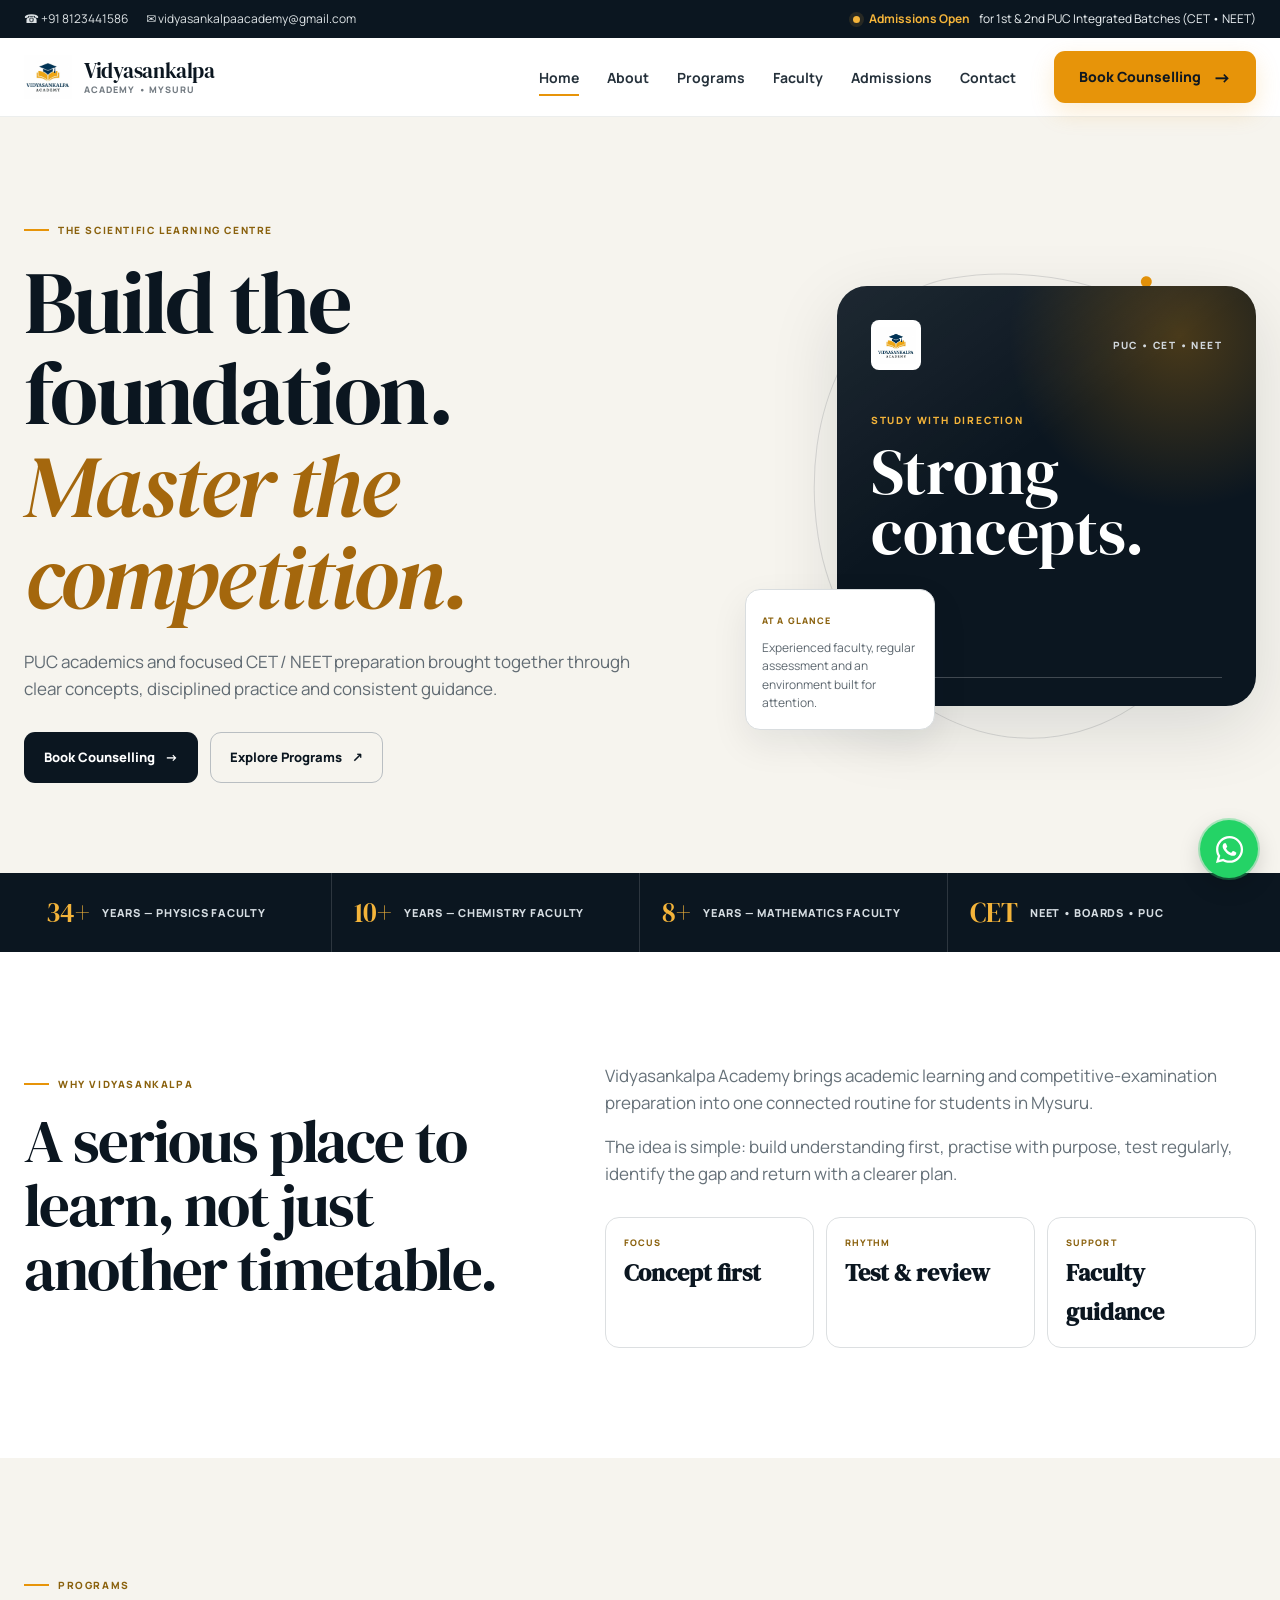
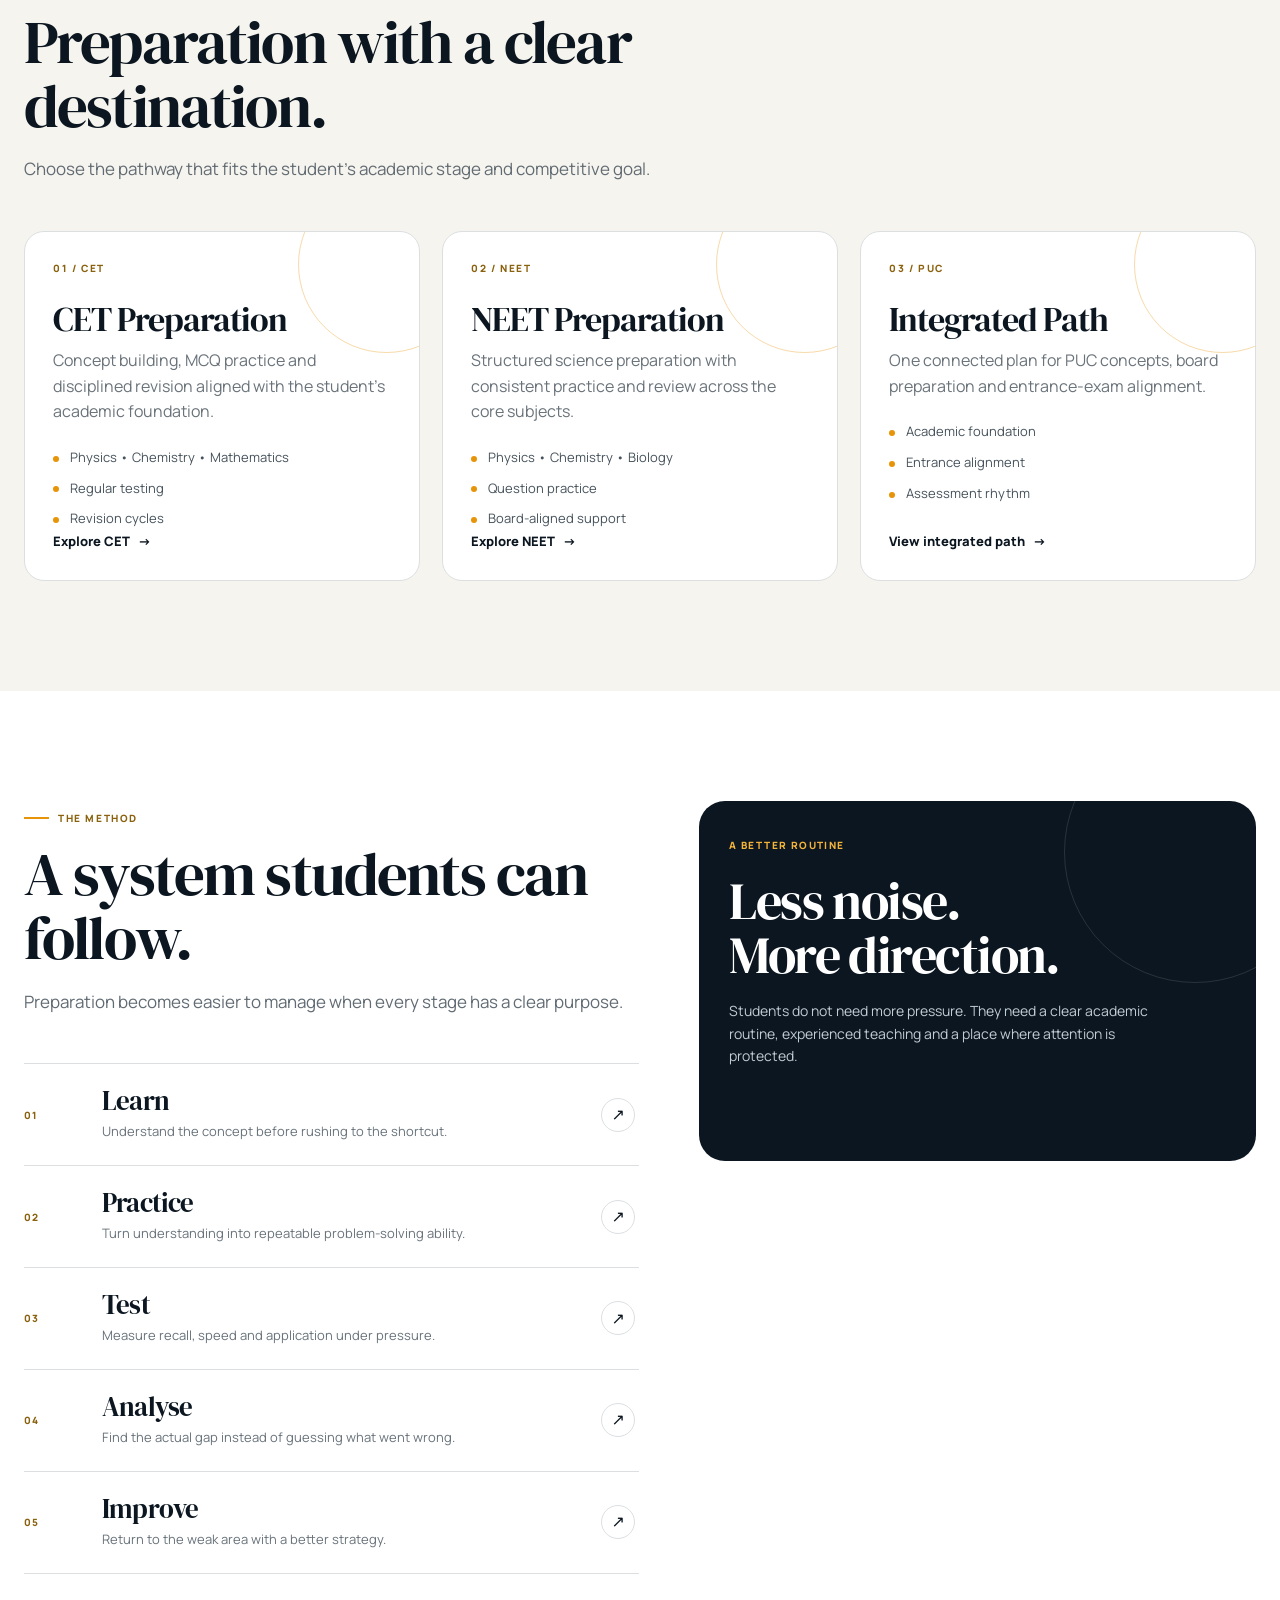
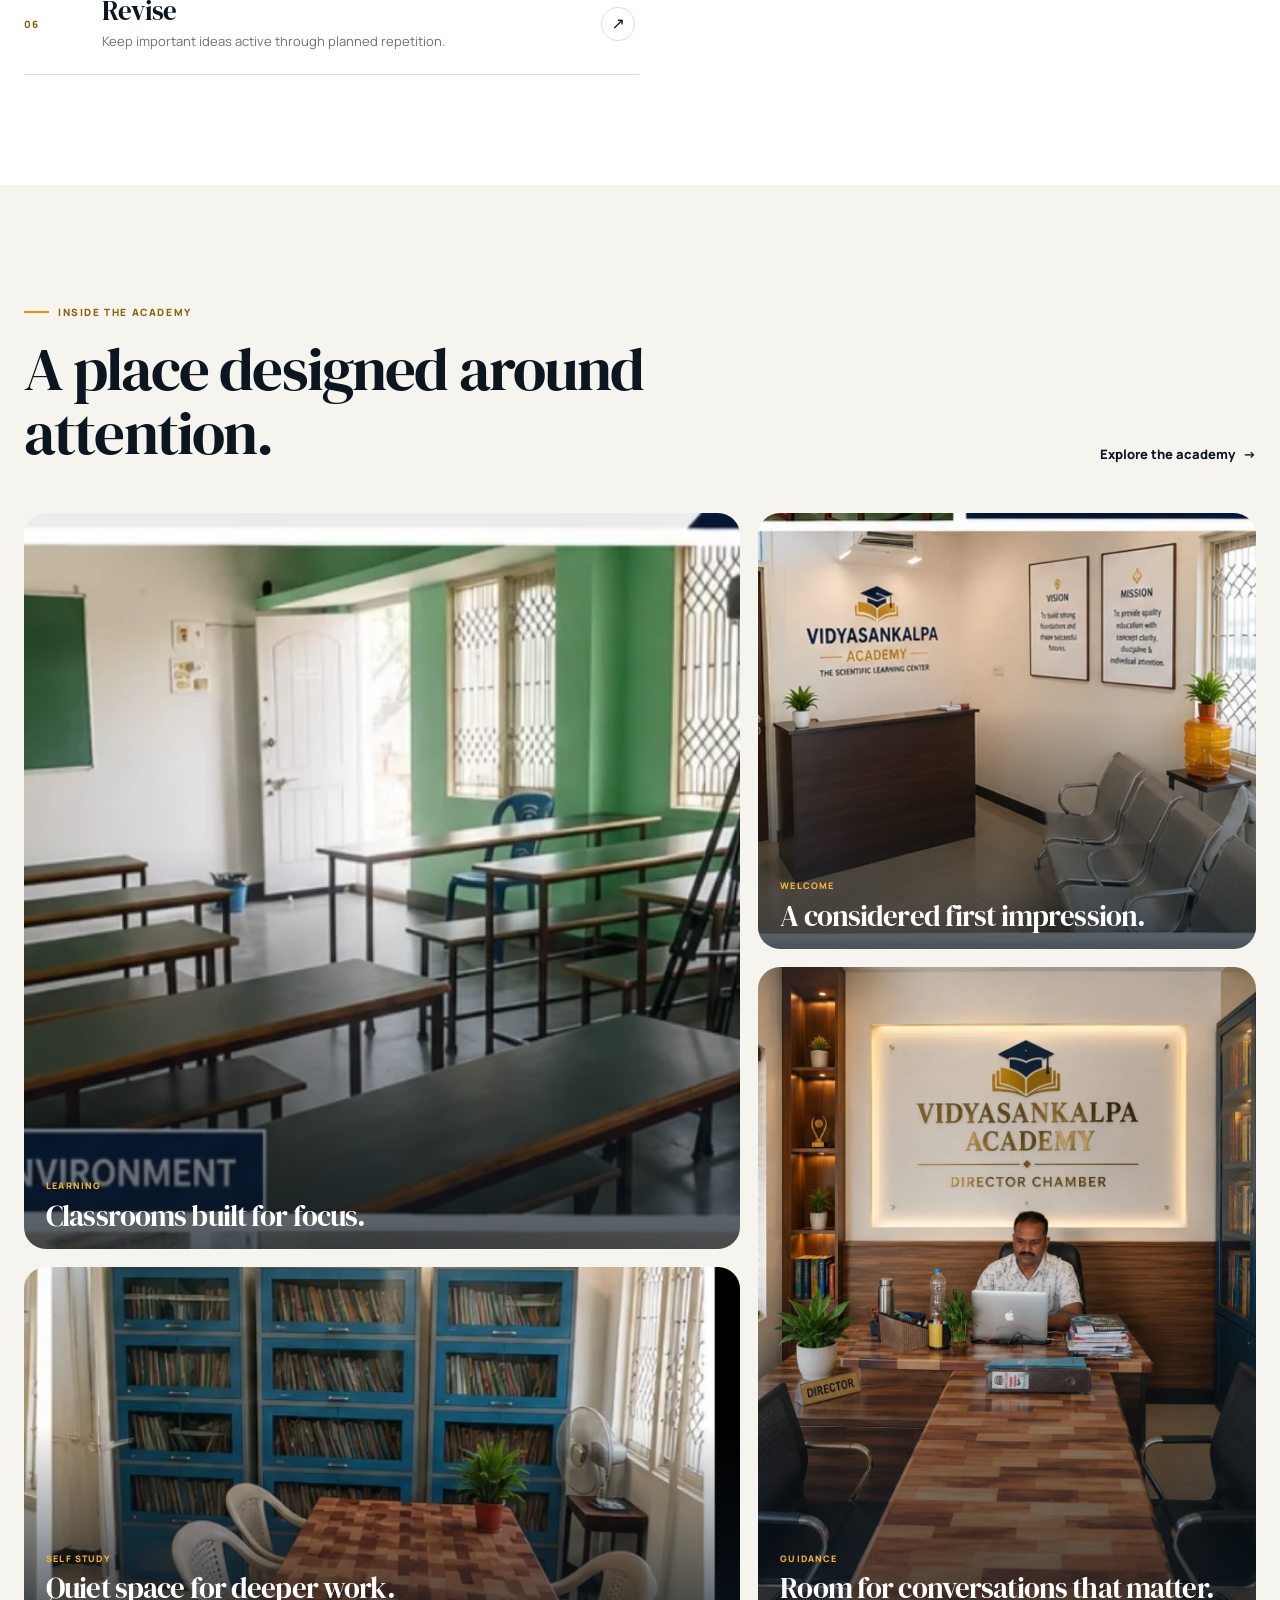
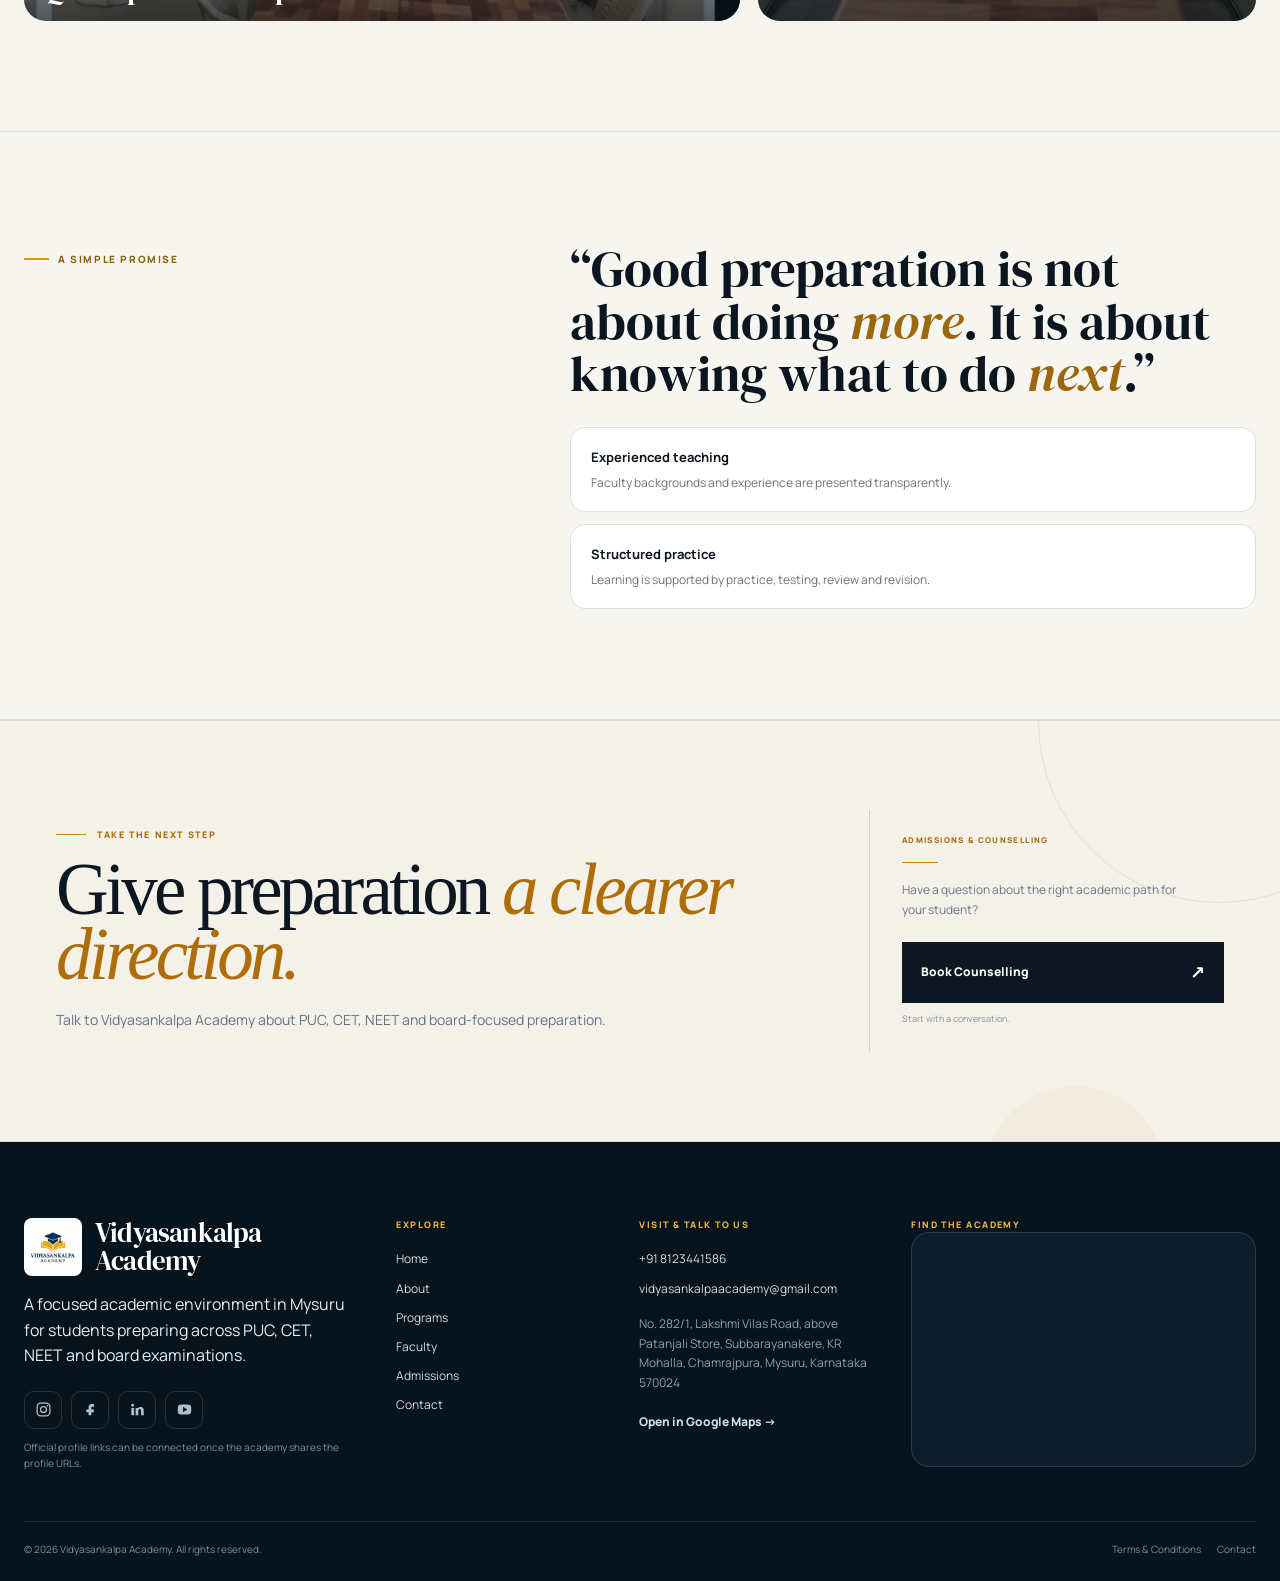
==== commit ea41bc83: "final enhancement" ====
--- a/index.html
+++ b/index.html
@@ -53,9 +53,8 @@
                                 alt="Vidyasankalpa Academy logo"><span class="hero-poster-tag">PUC • CET • NEET</span>
                         </div>
                         <div class="hero-poster-copy"><small>Study with direction</small><strong>Strong
-                                concepts.<br>Better decisions.</strong><span>A focused academic system designed to help
-                                students know what to learn, practise and improve next.</span></div>
-                        <div class="hero-poster-bottom"><strong>Since every chapter matters.</strong>
+                                concepts.</strong></div>
+                        <div class="hero-poster-bottom"><strong></strong>
                             <div class="hero-poster-rule"></div>
                         </div>
                     </div>
